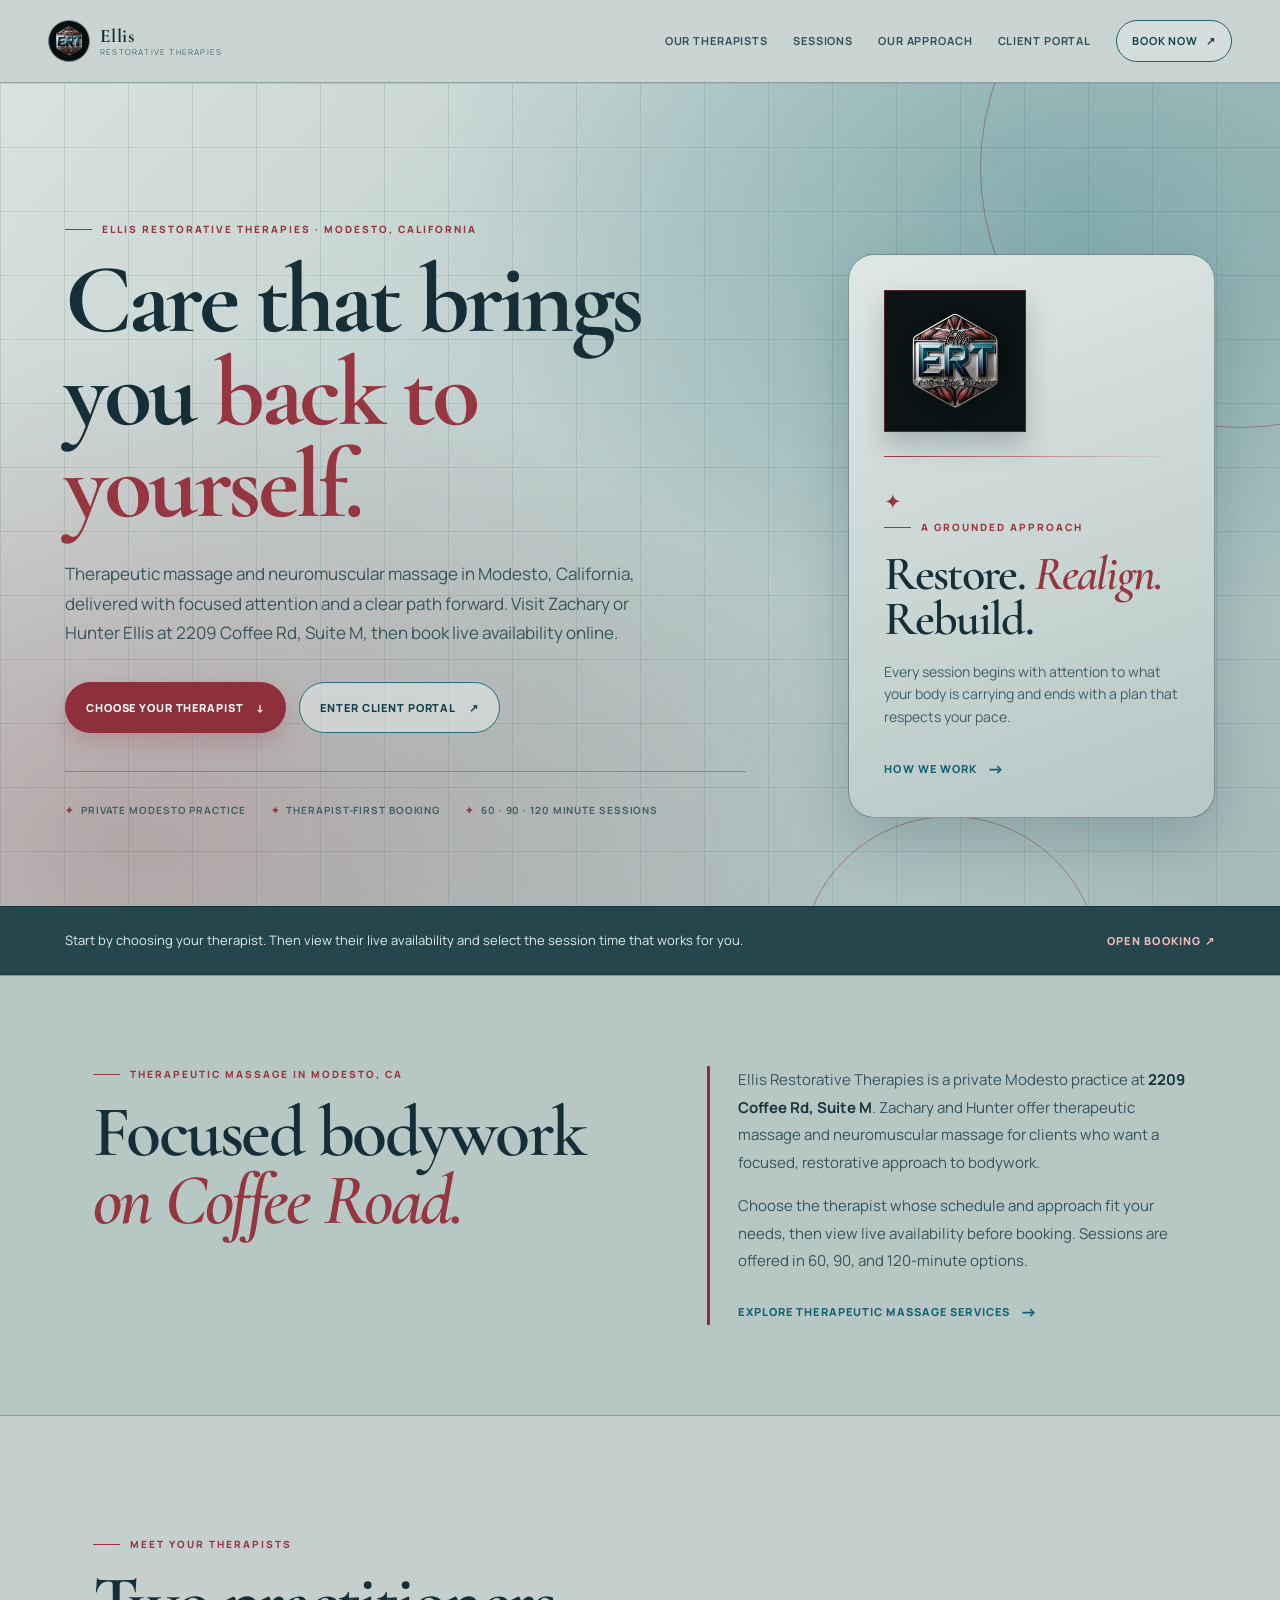
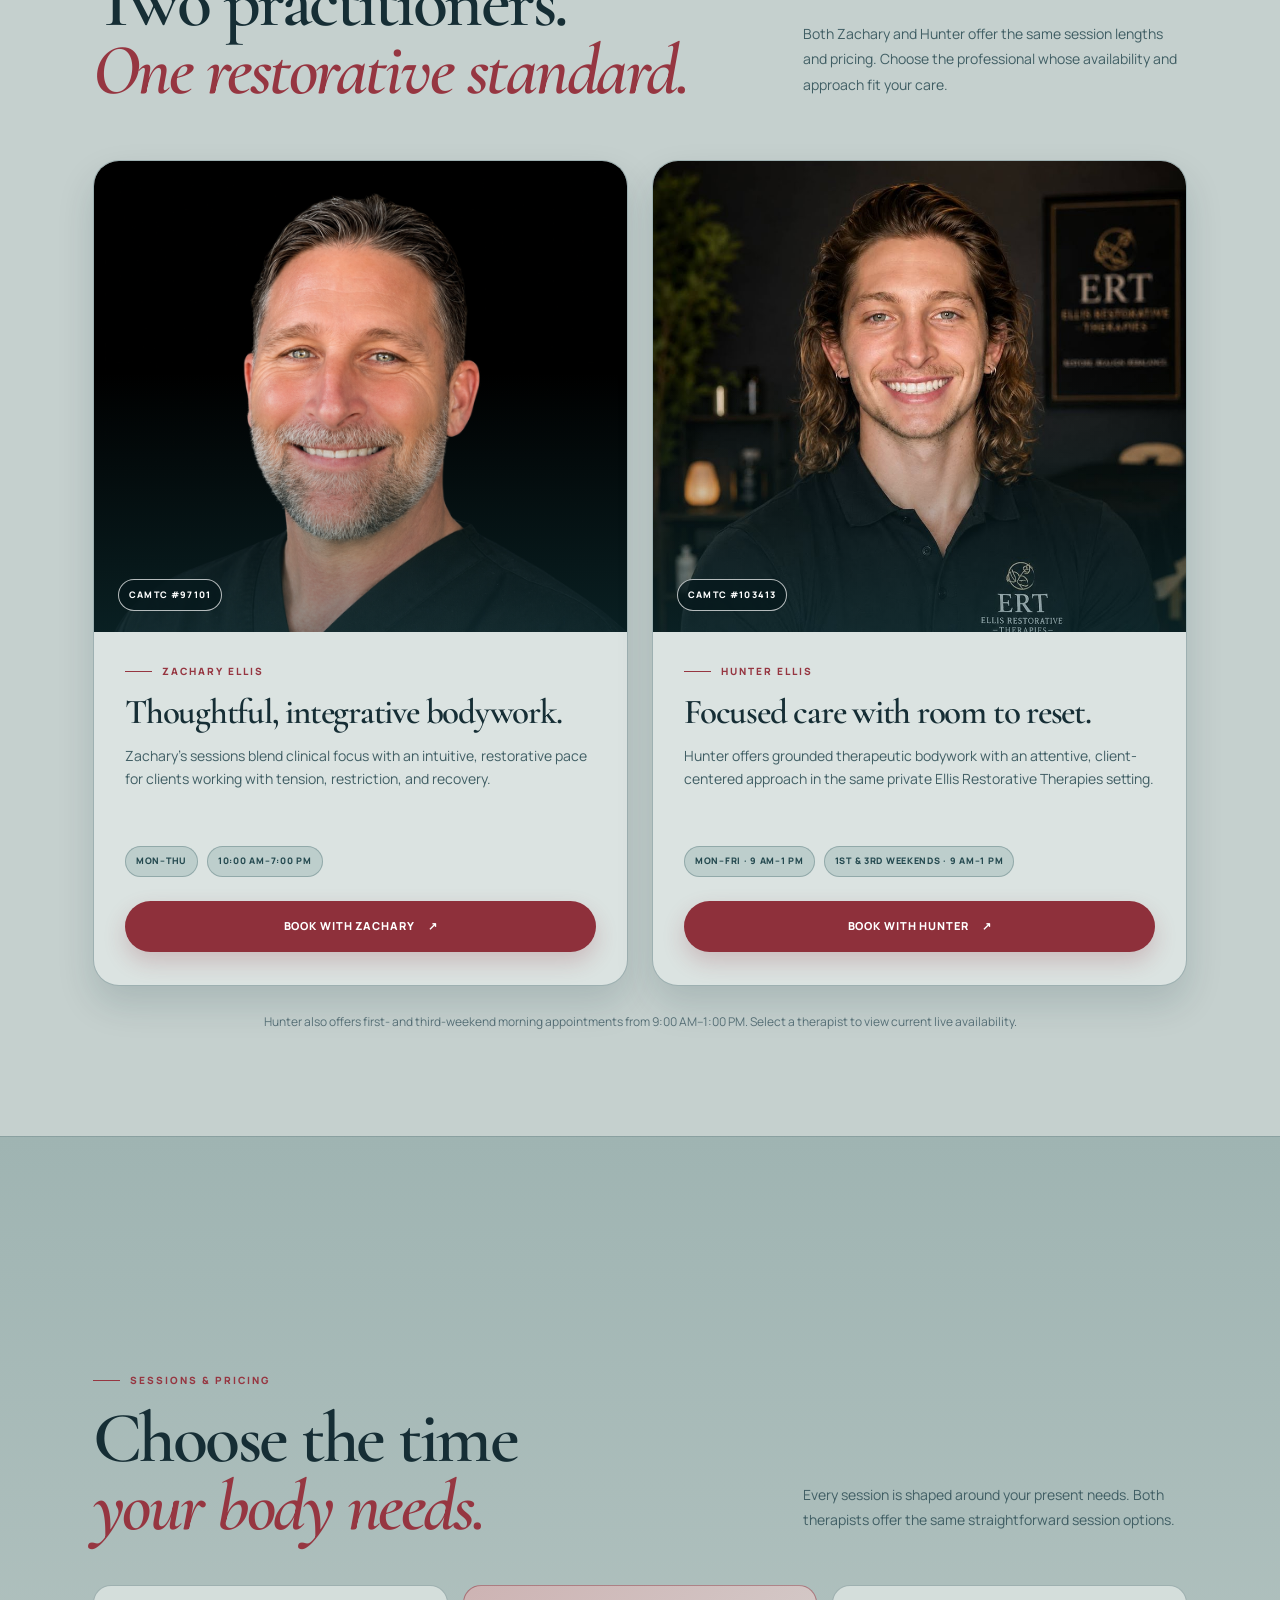
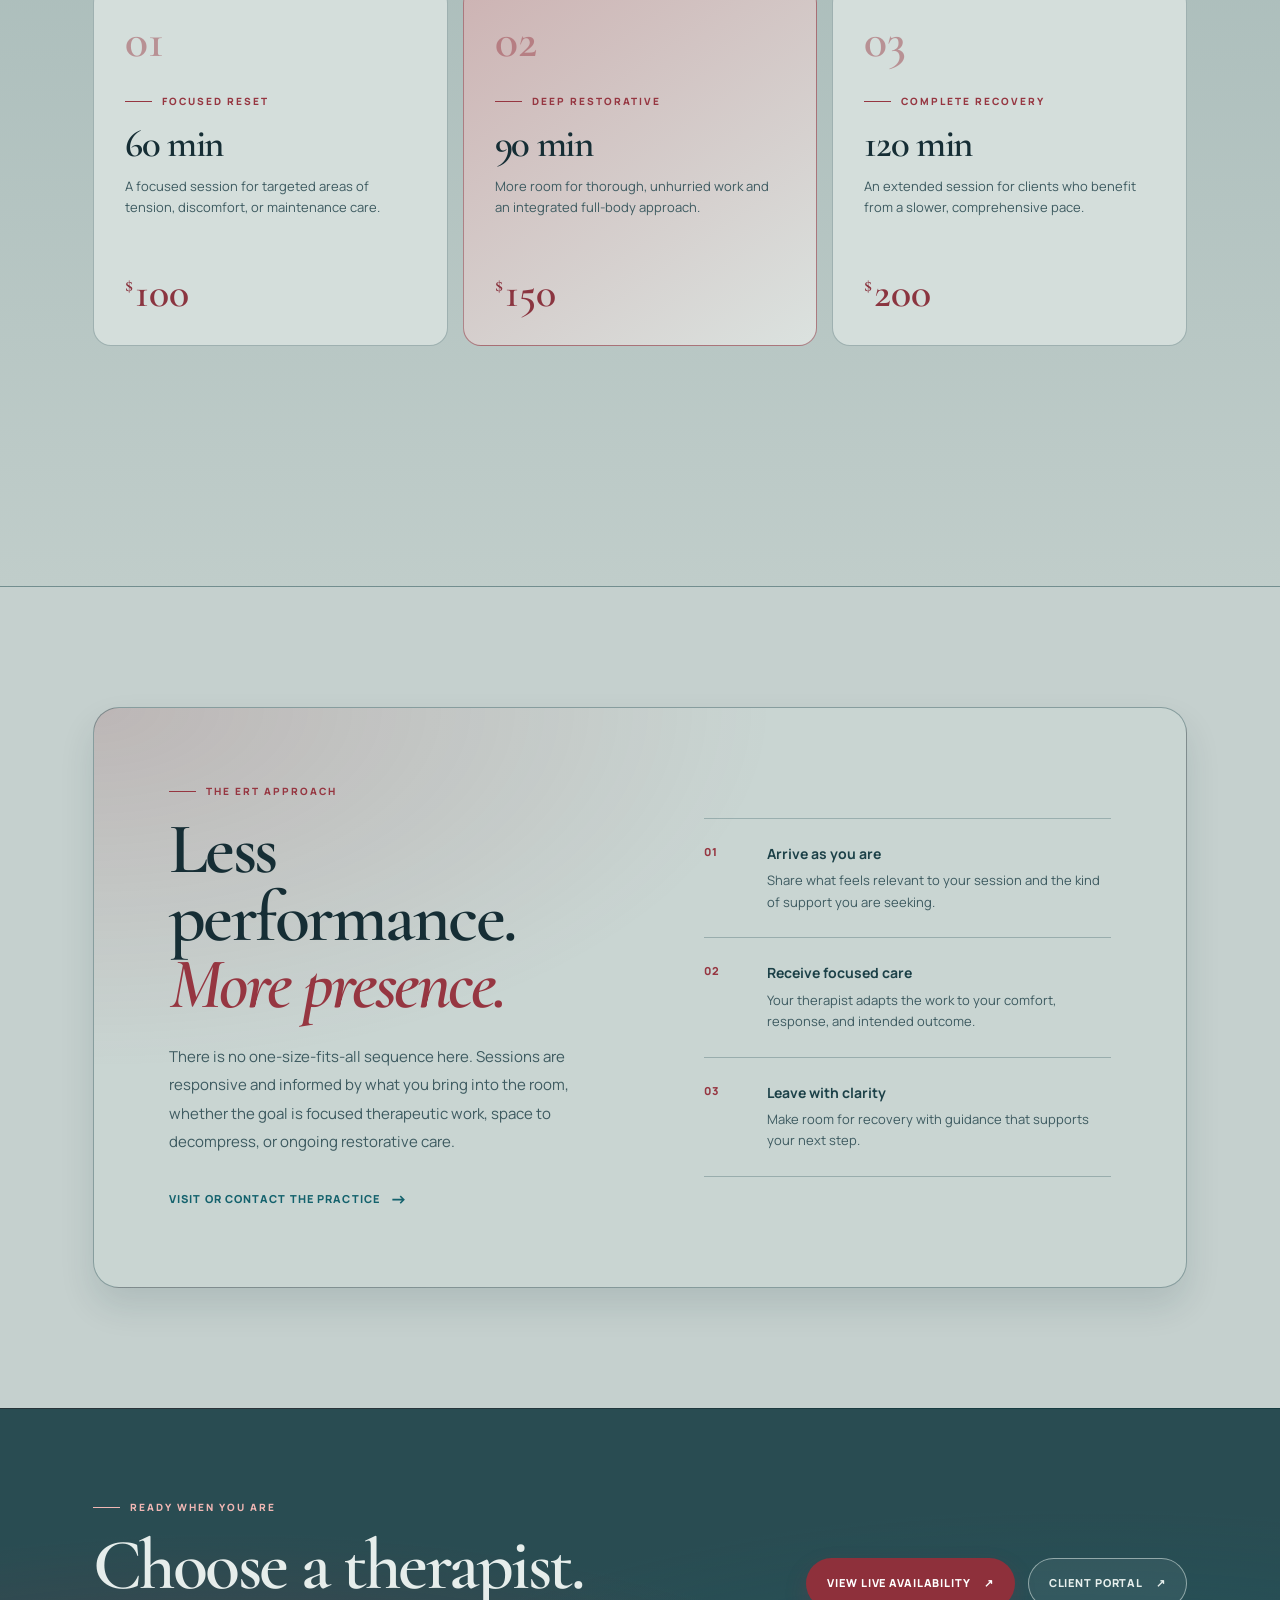
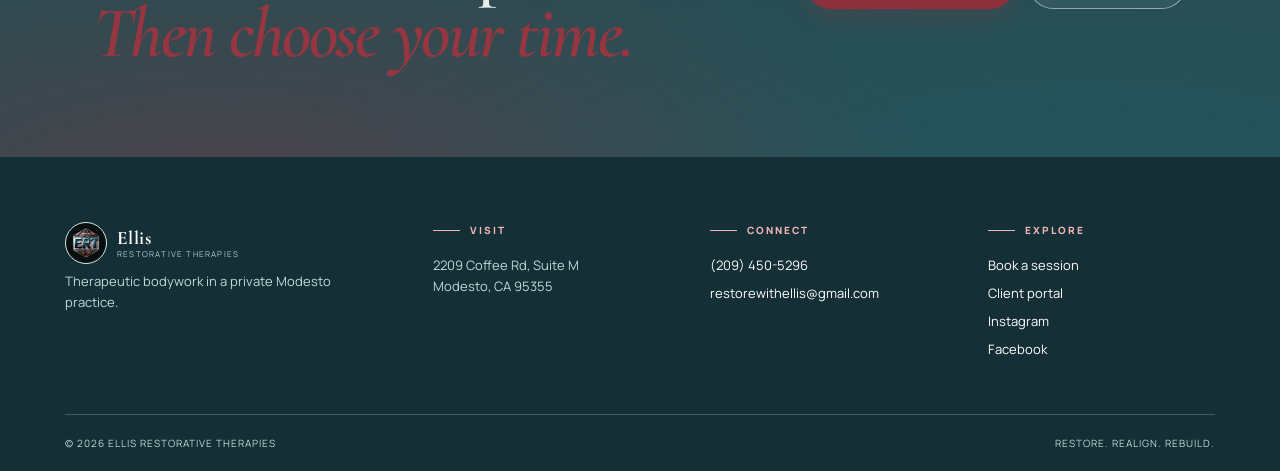
==== index.html @ 468c0aa2 "Correct Hunter booking hours to mornings" ====
<!doctype html>
<html lang="en">
<head>
  <meta charset="UTF-8" />
  <meta name="viewport" content="width=device-width, initial-scale=1.0" />
  <title>Therapeutic & Neuromuscular Massage in Modesto, CA | Ellis Restorative Therapies</title>
  <meta name="description" content="Therapeutic massage and neuromuscular massage in Modesto, CA. Meet Zachary and Hunter Ellis at 2209 Coffee Rd, Suite M, choose your therapist, and book online." />
  <meta name="robots" content="index, follow" />
  <meta name="author" content="Ellis Restorative Therapies" />
  <link rel="canonical" href="https://www.restorewithellis.com/" />
  <meta property="og:type" content="website" />
  <meta property="og:title" content="Therapeutic & Neuromuscular Massage in Modesto, CA | Ellis Restorative Therapies" />
  <meta property="og:description" content="Therapeutic and neuromuscular massage at 2209 Coffee Rd, Suite M in Modesto. Choose Zachary or Hunter Ellis and view live booking availability." />
  <meta property="og:url" content="https://www.restorewithellis.com/" />
  <meta property="og:image" content="https://www.restorewithellis.com/og-restorewithellis.jpg" />
  <meta property="og:site_name" content="Ellis Restorative Therapies" />
  <meta property="og:locale" content="en_US" />
  <meta name="twitter:card" content="summary_large_image" />
  <meta name="twitter:title" content="Therapeutic & Neuromuscular Massage in Modesto, CA | Ellis Restorative Therapies" />
  <meta name="twitter:description" content="Choose Zachary or Hunter Ellis for therapeutic and neuromuscular massage in Modesto, CA." />
  <meta name="twitter:image" content="https://www.restorewithellis.com/og-restorewithellis.jpg" />
  <meta name="geo.region" content="US-CA" />
  <meta name="geo.placename" content="Modesto" />
  <link rel="icon" href="favicon.ico" />
  <link rel="preconnect" href="https://fonts.googleapis.com" />
  <link rel="preconnect" href="https://fonts.gstatic.com" crossorigin />
  <link href="https://fonts.googleapis.com/css2?family=Cormorant+Garamond:ital,wght@0,500;0,600;0,700;1,600;1,700&family=Manrope:wght@400;500;600;700;800&display=swap" rel="stylesheet" />
  <link rel="stylesheet" href="public-redesign.css" />
  <script type="application/ld+json">
  {
    "@context": "https://schema.org",
    "@graph": [
      {
        "@type": ["HealthAndBeautyBusiness", "LocalBusiness"],
        "@id": "https://www.restorewithellis.com/#business",
        "name": "Ellis Restorative Therapies",
        "alternateName": "ERT",
        "description": "Therapeutic massage and neuromuscular massage in Modesto, California with Zachary Ellis and Hunter Ellis.",
        "url": "https://www.restorewithellis.com/",
        "logo": "https://www.restorewithellis.com/logo.png",
        "image": ["https://www.restorewithellis.com/og-restorewithellis.jpg", "https://www.restorewithellis.com/logo.png"],
        "telephone": "+12094505296",
        "email": "restorewithellis@gmail.com",
        "priceRange": "$100-$200",
        "address": {"@type": "PostalAddress", "streetAddress": "2209 Coffee Rd, Suite M", "addressLocality": "Modesto", "addressRegion": "CA", "postalCode": "95355", "addressCountry": "US"},
        "geo": {"@type": "GeoCoordinates", "latitude": 37.63910, "longitude": -120.99400},
        "areaServed": {"@type": "City", "name": "Modesto"},
        "sameAs": ["https://www.instagram.com/ellisrestorativetherapies/", "https://www.facebook.com/p/Ellis-Restorative-Therapies-61580974690488/"],
        "hasOfferCatalog": {"@type": "OfferCatalog", "name": "Therapeutic Massage and Bodywork Sessions", "itemListElement": [
          {"@type": "Offer", "itemOffered": {"@type": "Service", "name": "Therapeutic Massage in Modesto"}, "price": "100", "priceCurrency": "USD"},
          {"@type": "Offer", "itemOffered": {"@type": "Service", "name": "Neuromuscular Massage in Modesto"}, "price": "100", "priceCurrency": "USD"}
        ]}
      },
      {"@type": "WebSite", "@id": "https://www.restorewithellis.com/#website", "url": "https://www.restorewithellis.com/", "name": "Ellis Restorative Therapies", "publisher": {"@id": "https://www.restorewithellis.com/#business"}}
    ]
  }
  </script>
</head>
<body>
  <a class="skip-link" href="#main-content">Skip to content</a>
  <header class="site-header">
    <nav class="nav-shell" aria-label="Primary navigation">
      <a href="index.html" class="brand-lockup" aria-label="Ellis Restorative Therapies home">
        <span class="brand-mark brand-mark-logo"><img src="logo.png" alt="" /></span>
        <span><strong>Ellis</strong><small>Restorative Therapies</small></span>
      </a>
      <ul class="nav-links">
        <li><a href="#therapists">Our therapists</a></li>
        <li><a href="#services">Sessions</a></li>
        <li><a href="#approach">Our approach</a></li>
        <li><a href="https://client.restorewithellis.com">Client portal</a></li>
        <li><a class="nav-book" href="book.html">Book now <span>↗</span></a></li>
      </ul>
      <button class="nav-toggle" aria-label="Toggle navigation" aria-expanded="false"><span></span><span></span><span></span></button>
    </nav>
  </header>

  <main id="main-content">
    <section class="hero-section">
      <div class="hero-orbit orbit-one"></div><div class="hero-orbit orbit-two"></div>
      <div class="hero-grid">
        <div class="hero-copy rise-in">
          <p class="eyebrow">Ellis Restorative Therapies · Modesto, California</p>
          <h1>Care that brings you <em>back to yourself.</em></h1>
          <p class="hero-lede">Therapeutic massage and neuromuscular massage in Modesto, California, delivered with focused attention and a clear path forward. Visit Zachary or Hunter Ellis at 2209 Coffee Rd, Suite M, then book live availability online.</p>
          <div class="hero-actions">
            <a class="button button-gold" href="#therapists">Choose your therapist <span>↓</span></a>
            <a class="button button-quiet" href="https://client.restorewithellis.com">Enter client portal <span>↗</span></a>
          </div>
          <ul class="hero-notes" aria-label="Practice highlights">
            <li>Private Modesto practice</li><li>Therapist-first booking</li><li>60 · 90 · 120 minute sessions</li>
          </ul>
        </div>
        <aside class="hero-panel rise-in delay-one" aria-label="A focused approach to care">
          <div class="hero-crest"><img src="logo.png" alt="Official Ellis Restorative Therapies mark" /></div>
          <div class="panel-line"></div>
          <span class="panel-icon">✦</span>
          <p class="eyebrow">A grounded approach</p>
          <h2>Restore. <em>Realign.</em> Rebuild.</h2>
          <p>Every session begins with attention to what your body is carrying and ends with a plan that respects your pace.</p>
          <a href="#approach" class="text-link">How we work <span>→</span></a>
        </aside>
      </div>
    </section>

    <section class="intro-strip" aria-label="Booking introduction">
      <p>Start by choosing your therapist. Then view their live availability and select the session time that works for you.</p>
      <a href="book.html">Open booking <span>↗</span></a>
    </section>

    <section class="local-service-section" aria-labelledby="modesto-service-title">
      <div class="local-service-inner">
        <div><p class="eyebrow">Therapeutic massage in Modesto, CA</p><h2 id="modesto-service-title">Focused bodywork<br><em>on Coffee Road.</em></h2></div>
        <div class="local-service-copy">
          <p>Ellis Restorative Therapies is a private Modesto practice at <strong>2209 Coffee Rd, Suite M</strong>. Zachary and Hunter offer therapeutic massage and neuromuscular massage for clients who want a focused, restorative approach to bodywork.</p>
          <p>Choose the therapist whose schedule and approach fit your needs, then view live availability before booking. Sessions are offered in 60, 90, and 120-minute options.</p>
          <a class="text-link" href="services.html">Explore therapeutic massage services <span>→</span></a>
        </div>
      </div>
    </section>

    <section class="therapist-section section-wrap" id="therapists">
      <div class="section-heading">
        <div><p class="eyebrow">Meet your therapists</p><h2>Two practitioners.<br><em>One restorative standard.</em></h2></div>
        <p>Both Zachary and Hunter offer the same session lengths and pricing. Choose the professional whose availability and approach fit your care.</p>
      </div>
      <div class="therapist-grid">
        <article class="therapist-card rise-in">
          <div class="portrait-frame"><img src="zachary.png" alt="Zachary Ellis, CAMTC certified therapist" /><span class="portrait-tag">CAMTC #97101</span></div>
          <div class="therapist-copy">
            <p class="eyebrow">Zachary Ellis</p><h3>Thoughtful, integrative bodywork.</h3>
            <p>Zachary’s sessions blend clinical focus with an intuitive, restorative pace for clients working with tension, restriction, and recovery.</p>
            <div class="profile-meta"><span>Mon–Thu</span><span>10:00 AM–7:00 PM</span></div>
            <a class="button button-gold full" href="book.html?therapist=zachary">Book with Zachary <span>↗</span></a>
          </div>
        </article>
        <article class="therapist-card rise-in delay-one">
          <div class="portrait-frame"><img src="hunter-ellis.jpg" alt="Hunter Ellis, CAMTC certified therapist" /><span class="portrait-tag">CAMTC #103413</span></div>
          <div class="therapist-copy">
            <p class="eyebrow">Hunter Ellis</p><h3>Focused care with room to reset.</h3>
            <p>Hunter offers grounded therapeutic bodywork with an attentive, client-centered approach in the same private Ellis Restorative Therapies setting.</p>
            <div class="profile-meta"><span>Mon–Fri · 9 AM–1 PM</span><span>1st &amp; 3rd weekends · 9 AM–1 PM</span></div>
            <a class="button button-gold full" href="book.html?therapist=hunter">Book with Hunter <span>↗</span></a>
          </div>
        </article>
      </div>
      <p class="schedule-note">Hunter also offers first- and third-weekend morning appointments from 9:00 AM–1:00 PM. Select a therapist to view current live availability.</p>
    </section>

    <section class="sessions-section" id="services">
      <div class="section-wrap">
        <div class="section-heading compact"><div><p class="eyebrow">Sessions & pricing</p><h2>Choose the time<br><em>your body needs.</em></h2></div><p>Every session is shaped around your present needs. Both therapists offer the same straightforward session options.</p></div>
        <div class="session-grid">
          <article class="session-card"><span>01</span><p class="eyebrow">Focused reset</p><h3>60 min</h3><p>A focused session for targeted areas of tension, discomfort, or maintenance care.</p><strong><sup>$</sup>100</strong></article>
          <article class="session-card featured"><span>02</span><p class="eyebrow">Deep restorative</p><h3>90 min</h3><p>More room for thorough, unhurried work and an integrated full-body approach.</p><strong><sup>$</sup>150</strong></article>
          <article class="session-card"><span>03</span><p class="eyebrow">Complete recovery</p><h3>120 min</h3><p>An extended session for clients who benefit from a slower, comprehensive pace.</p><strong><sup>$</sup>200</strong></article>
        </div>
      </div>
    </section>

    <section class="approach-section section-wrap" id="approach">
      <div class="approach-panel">
        <div class="approach-copy"><p class="eyebrow">The ERT approach</p><h2>Less performance.<br><em>More presence.</em></h2><p>There is no one-size-fits-all sequence here. Sessions are responsive and informed by what you bring into the room, whether the goal is focused therapeutic work, space to decompress, or ongoing restorative care.</p><a class="text-link" href="contact.html">Visit or contact the practice <span>→</span></a></div>
        <ol class="care-steps"><li><span>01</span><div><b>Arrive as you are</b><p>Share what feels relevant to your session and the kind of support you are seeking.</p></div></li><li><span>02</span><div><b>Receive focused care</b><p>Your therapist adapts the work to your comfort, response, and intended outcome.</p></div></li><li><span>03</span><div><b>Leave with clarity</b><p>Make room for recovery with guidance that supports your next step.</p></div></li></ol>
      </div>
    </section>

    <section class="booking-band">
      <div><p class="eyebrow">Ready when you are</p><h2>Choose a therapist.<br><em>Then choose your time.</em></h2></div>
      <div class="booking-actions"><a class="button button-gold" href="book.html">View live availability <span>↗</span></a><a class="button button-quiet" href="https://client.restorewithellis.com">Client portal <span>↗</span></a></div>
    </section>
  </main>

  <footer class="site-footer">
    <div class="footer-grid">
      <div><a href="index.html" class="brand-lockup"><span class="brand-mark brand-mark-logo"><img src="logo.png" alt="" /></span><span><strong>Ellis</strong><small>Restorative Therapies</small></span></a><p>Therapeutic bodywork in a private Modesto practice.</p></div>
      <div><p class="eyebrow">Visit</p><p>2209 Coffee Rd, Suite M<br>Modesto, CA 95355</p></div>
      <div><p class="eyebrow">Connect</p><a href="tel:2094505296">(209) 450-5296</a><a href="mailto:restorewithellis@gmail.com">restorewithellis@gmail.com</a></div>
      <div><p class="eyebrow">Explore</p><a href="book.html">Book a session</a><a href="https://client.restorewithellis.com">Client portal</a><a href="https://www.instagram.com/ellisrestorativetherapies/" rel="me">Instagram</a><a href="https://www.facebook.com/p/Ellis-Restorative-Therapies-61580974690488/" rel="me">Facebook</a></div>
    </div>
    <div class="footer-bottom"><span>© 2026 Ellis Restorative Therapies</span><span>Restore. Realign. Rebuild.</span></div>
  </footer>
  <script src="nav.js"></script>
</body>
</html>
---- public-redesign.css ----
:root { --ink:#081011; --ink-soft:#0d1818; --surface:#122021; --surface-2:#172829; --line:rgba(212,192,151,.2); --line-strong:rgba(212,192,151,.45); --gold:#caa66a; --gold-soft:#e8d2a5; --ivory:#f5f1e8; --muted:#aeb9b2; --teal:#609f9a; --radius:26px; --ease:cubic-bezier(.23,1,.32,1); }
* { box-sizing:border-box; }
html { scroll-behavior:smooth; }
body { margin:0; color:var(--ivory); background:var(--ink); font-family:Manrope,Arial,sans-serif; font-size:16px; line-height:1.6; }
a { color:inherit; text-decoration:none; }
.skip-link { position:fixed; top:8px; left:8px; transform:translateY(-150%); z-index:100; background:var(--gold); color:var(--ink); padding:10px 16px; border-radius:8px; font-weight:800; } .skip-link:focus { transform:translateY(0); }
.site-header { position:sticky; top:0; z-index:30; background:rgba(8,16,17,.88); border-bottom:1px solid rgba(212,192,151,.12); backdrop-filter:blur(18px); }
.nav-shell { max-width:1240px; min-height:82px; display:flex; align-items:center; justify-content:space-between; margin:auto; padding:0 28px; gap:30px; }
.brand-lockup { display:inline-flex; align-items:center; gap:10px; line-height:1; min-width:max-content; }.brand-mark { display:grid; place-items:center; width:42px; height:42px; border:1px solid var(--gold); border-radius:50%; color:var(--gold-soft); font:700 13px/1 Manrope,sans-serif; letter-spacing:-.09em; }.brand-lockup strong { display:block; font:700 19px/1 'Cormorant Garamond',serif; letter-spacing:.04em; }.brand-lockup small { display:block; margin-top:3px; color:var(--muted); font-size:8px; letter-spacing:.15em; text-transform:uppercase; }
.nav-links { display:flex; gap:25px; align-items:center; list-style:none; padding:0; margin:0; font-size:11px; font-weight:700; letter-spacing:.08em; text-transform:uppercase; color:var(--muted); }.nav-links a { transition:color .18s var(--ease); }.nav-links a:hover,.nav-links a:focus-visible { color:var(--gold-soft); }.nav-book { display:inline-flex; gap:8px; padding:11px 15px; border:1px solid rgba(202,166,106,.55); border-radius:999px; color:var(--gold-soft)!important; }.nav-toggle { display:none; background:transparent; border:0; padding:9px; }.nav-toggle span { display:block; width:23px; height:1px; margin:5px; background:var(--gold-soft); }
.hero-section { position:relative; overflow:hidden; padding:138px 28px 88px; background:radial-gradient(ellipse at 83% 20%,rgba(88,136,129,.22),transparent 42%),radial-gradient(ellipse at 8% 100%,rgba(157,97,65,.13),transparent 45%),var(--ink); }.hero-section::before { content:""; position:absolute; inset:0; pointer-events:none; opacity:.35; background-image:linear-gradient(rgba(255,255,255,.025) 1px,transparent 1px),linear-gradient(90deg,rgba(255,255,255,.025) 1px,transparent 1px); background-size:64px 64px; }.hero-grid { position:relative; z-index:1; display:grid; grid-template-columns:minmax(0,1.3fr) minmax(310px,.7fr); gap:clamp(40px,8vw,130px); align-items:end; max-width:1150px; margin:auto; }.hero-copy { max-width:710px; }.eyebrow { margin:0 0 17px; color:var(--gold); font-size:10px; font-weight:800; letter-spacing:.2em; text-transform:uppercase; }.eyebrow::before { content:""; display:inline-block; width:27px; height:1px; margin:0 10px 3px 0; background:currentColor; }h1,h2,h3,p { margin-top:0; }h1,h2,h3 { font-family:'Cormorant Garamond',Georgia,serif; font-weight:600; letter-spacing:-.035em; line-height:.94; } h1 { margin-bottom:27px; max-width:700px; font-size:clamp(58px,7.7vw,100px); } h2 { font-size:clamp(42px,5.7vw,72px); } h3 { font-size:35px; } em { color:var(--gold); font-style:italic; }.hero-lede { max-width:610px; color:#ced4cd; font-size:17px; line-height:1.75; }.hero-actions,.booking-actions { display:flex; flex-wrap:wrap; gap:13px; margin-top:34px; }.button { display:inline-flex; align-items:center; justify-content:center; gap:13px; min-height:51px; padding:13px 20px; border:1px solid transparent; border-radius:999px; font-size:11px; font-weight:800; letter-spacing:.08em; text-transform:uppercase; transition:transform .18s var(--ease),background .18s var(--ease),border-color .18s var(--ease); }.button:hover { transform:translateY(-2px); }.button:active { transform:scale(.97); }.button-gold { background:var(--gold); color:#101414; }.button-gold:hover { background:var(--gold-soft); }.button-quiet { border-color:var(--line-strong); color:var(--ivory); background:rgba(255,255,255,.025); }.button-quiet:hover { border-color:var(--gold); background:rgba(202,166,106,.1); }.full { width:100%; }.hero-notes { display:flex; flex-wrap:wrap; gap:15px 25px; padding:30px 0 0; margin:38px 0 0; list-style:none; border-top:1px solid var(--line); color:var(--muted); font-size:10px; font-weight:700; letter-spacing:.09em; text-transform:uppercase; }.hero-notes li::before { content:"✦"; color:var(--gold); margin-right:7px; }.hero-panel { padding:35px; border:1px solid var(--line); border-radius:var(--radius); background:linear-gradient(160deg,rgba(28,49,48,.9),rgba(14,26,27,.98)); box-shadow:0 30px 70px rgba(0,0,0,.25); }.panel-line { width:100%; height:1px; background:linear-gradient(90deg,var(--gold),transparent); margin-bottom:28px; }.panel-icon { color:var(--gold); font-size:21px; }.hero-panel h2 { margin:12px 0 19px; font-size:48px; }.hero-panel p:not(.eyebrow) { color:var(--muted); font-size:14px; }.text-link { display:inline-flex; gap:10px; align-items:center; margin-top:13px; color:var(--gold-soft); font-size:11px; font-weight:800; letter-spacing:.1em; text-transform:uppercase; }.text-link span { font-size:17px; transition:transform .18s var(--ease); }.text-link:hover span { transform:translateX(5px); }.orbit-one,.orbit-two { position:absolute; border:1px solid rgba(202,166,106,.14); border-radius:50%; pointer-events:none; }.orbit-one { width:520px;height:520px;right:-220px;top:-175px; }.orbit-two { width:300px;height:300px;right:180px;bottom:-210px; }
.intro-strip { display:flex; justify-content:space-between; align-items:center; gap:35px; padding:23px max(28px,calc((100vw - 1150px)/2)); color:#c8d1c9; background:#0b1515; border-top:1px solid var(--line); border-bottom:1px solid var(--line); font-size:13px; }.intro-strip p { margin:0; }.intro-strip a { color:var(--gold-soft); white-space:nowrap; font-size:11px; font-weight:800; letter-spacing:.11em; text-transform:uppercase; }
.section-wrap { max-width:1150px; padding:120px 28px; margin:auto; }.therapist-section { padding-bottom:105px; }.section-heading { display:grid; grid-template-columns:1fr minmax(250px,.6fr); gap:70px; align-items:end; margin-bottom:55px; }.section-heading h2 { margin:0; }.section-heading>p { margin:0 0 8px; color:var(--muted); font-size:14px; line-height:1.8; }.therapist-grid { display:grid; grid-template-columns:repeat(2,minmax(0,1fr)); gap:24px; }.therapist-card { overflow:hidden; border:1px solid var(--line); border-radius:var(--radius); background:linear-gradient(145deg,#152323,#0f1a1b); box-shadow:0 20px 45px rgba(0,0,0,.13); }.portrait-frame { position:relative; aspect-ratio:1.13/1; overflow:hidden; background:#141e1f; }.portrait-frame::after { content:""; position:absolute; inset:45% 0 0; background:linear-gradient(transparent,rgba(7,13,13,.72)); pointer-events:none; }.portrait-frame img { width:100%;height:100%;object-fit:cover;object-position:center 23%; display:block; transition:transform .5s var(--ease); }.therapist-card:hover .portrait-frame img { transform:scale(1.035); }.portrait-tag { position:absolute; z-index:1; left:24px; bottom:21px; padding:8px 10px; border:1px solid rgba(232,210,165,.48); border-radius:999px; background:rgba(9,17,17,.64); color:var(--gold-soft); font-size:9px; font-weight:800; letter-spacing:.13em; }.therapist-copy { padding:31px 31px 33px; }.therapist-copy h3 { margin:0 0 16px; }.therapist-copy>p:not(.eyebrow) { min-height:77px; color:var(--muted); font-size:14px; }.profile-meta { display:flex; flex-wrap:wrap; gap:9px; margin:24px 0; }.profile-meta span { padding:7px 10px; background:rgba(202,166,106,.08); border:1px solid rgba(202,166,106,.15); border-radius:999px; color:#d8ded7; font-size:9px; font-weight:800; letter-spacing:.08em; text-transform:uppercase; }.schedule-note { margin:26px 0 0; text-align:center; color:#89958d; font-size:12px; }
.sessions-section { padding:115px 0 120px; background:linear-gradient(180deg,#0e1919,#0b1415); border-top:1px solid var(--line); border-bottom:1px solid var(--line); }.section-heading.compact { margin-bottom:45px; }.session-grid { display:grid; grid-template-columns:repeat(3,1fr); gap:15px; }.session-card { min-height:330px; padding:31px; border:1px solid rgba(202,166,106,.17); border-radius:18px; background:rgba(255,255,255,.018); transition:transform .2s var(--ease),border-color .2s var(--ease); }.session-card:hover { transform:translateY(-5px); border-color:var(--line-strong); }.session-card.featured { background:linear-gradient(145deg,rgba(78,99,84,.28),rgba(255,255,255,.02)); border-color:rgba(202,166,106,.38); }.session-card>span { color:rgba(202,166,106,.4); font:600 48px/1 'Cormorant Garamond',serif; }.session-card .eyebrow { margin-top:28px; }.session-card h3 { margin:0 0 13px; font-size:39px; }.session-card p:not(.eyebrow) { min-height:65px; color:var(--muted); font-size:13px; }.session-card strong { display:block; margin-top:31px; color:var(--gold-soft); font:600 42px/1 'Cormorant Garamond',serif; }.session-card sup { margin-right:2px; font-size:19px; }
.approach-section { padding-top:120px; padding-bottom:120px; }.approach-panel { display:grid; grid-template-columns:minmax(0,.95fr) minmax(0,.85fr); gap:80px; padding:clamp(32px,6vw,75px); border:1px solid var(--line); border-radius:var(--radius); background:radial-gradient(ellipse at 0 0,rgba(95,141,133,.15),transparent 43%),#111f20; }.approach-copy h2 { margin:0 0 24px; }.approach-copy>p:not(.eyebrow) { max-width:520px; color:#c6cdc6; font-size:15px; line-height:1.9; }.care-steps { display:grid; align-content:center; gap:0; padding:0; margin:0; list-style:none; }.care-steps li { display:grid; grid-template-columns:44px 1fr; gap:19px; padding:24px 0; border-bottom:1px solid var(--line); }.care-steps li:first-child { border-top:1px solid var(--line); }.care-steps span { color:var(--gold); font-size:11px; font-weight:800; letter-spacing:.1em; }.care-steps b { display:block; margin-bottom:5px; color:var(--ivory); font-size:14px; }.care-steps p { margin:0; color:var(--muted); font-size:13px; line-height:1.65; }
.booking-band { display:flex; justify-content:space-between; gap:30px; align-items:center; padding:90px max(28px,calc((100vw - 1094px)/2)); background:radial-gradient(ellipse at 50% 130%,rgba(202,166,106,.17),transparent 50%),#0b1515; border-top:1px solid var(--line); }.booking-band h2 { margin:0; }.booking-actions { margin-top:0; justify-content:flex-end; }
.site-footer { padding:65px 28px 20px; background:#060b0c; }.footer-grid { display:grid; grid-template-columns:1.4fr repeat(3,1fr); gap:50px; max-width:1150px; margin:auto; }.footer-grid>div>p:not(.eyebrow) { color:var(--muted); font-size:13px; }.footer-grid a:not(.brand-lockup) { display:block; width:max-content; max-width:100%; margin:7px 0; color:#ced5ce; font-size:13px; }.footer-grid a:not(.brand-lockup):hover { color:var(--gold-soft); }.footer-bottom { display:flex; justify-content:space-between; gap:20px; max-width:1150px; margin:47px auto 0; padding-top:20px; border-top:1px solid rgba(202,166,106,.15); color:#718079; font-size:10px; letter-spacing:.1em; text-transform:uppercase; }
.rise-in { animation:rise .55s var(--ease) both; }.delay-one { animation-delay:.09s; }@keyframes rise { from { opacity:0; transform:translateY(15px); } to { opacity:1; transform:translateY(0); } }@media (prefers-reduced-motion:reduce) { *,*::before,*::after { scroll-behavior:auto!important; animation-duration:.01ms!important; transition-duration:.01ms!important; } }
@media (max-width:860px) { .nav-toggle { display:block; }.nav-links { position:absolute; top:82px; right:18px; left:18px; display:none; align-items:stretch; padding:18px; border:1px solid var(--line); border-radius:18px; background:#0d191a; box-shadow:0 20px 45px rgba(0,0,0,.35); }.nav-links.open { display:flex; flex-direction:column; }.nav-links li,.nav-links a { width:100%; }.nav-book { justify-content:center; }.hero-section { padding-top:96px; }.hero-grid,.section-heading,.approach-panel { grid-template-columns:1fr; }.hero-grid { gap:45px; }.hero-panel { max-width:580px; }.section-heading { gap:19px; }.section-heading h2 { font-size:53px; }.therapist-grid,.session-grid { grid-template-columns:1fr; }.therapist-copy>p:not(.eyebrow) { min-height:0; }.intro-strip,.booking-band,.footer-bottom { flex-direction:column; align-items:flex-start; }.booking-actions { justify-content:flex-start; }.footer-grid { grid-template-columns:1fr 1fr; gap:35px; } }
@media (max-width:540px) { .nav-shell { padding:0 18px; }.brand-lockup strong { font-size:17px; }.hero-section,.section-wrap { padding-left:20px; padding-right:20px; }.hero-section { padding-bottom:66px; } h1 { font-size:58px; }.hero-panel { padding:26px; }.intro-strip { padding:21px 20px; }.therapist-copy { padding:24px; }.portrait-frame { aspect-ratio:1/1; }.session-card { min-height:0; }.approach-panel { padding:27px 23px; gap:36px; }.booking-band { padding:63px 20px; }.footer-grid { grid-template-columns:1fr; gap:28px; }.site-footer { padding-left:20px; padding-right:20px; } }

/* Lighter palette derived from the actual ERT mark: polished teal, steel/silver, and muted copper. */
:root { --ink:#f4f6f4; --ink-soft:#ffffff; --surface:#ffffff; --surface-2:#e2eeeb; --line:rgba(31,105,113,.20); --line-strong:rgba(31,105,113,.48); --gold:#9b3d48; --gold-soft:#7b2f39; --ivory:#18343c; --muted:#5c7378; --teal:#267d86; }
body { color:var(--ivory); background:var(--ink); }
.site-header { background:rgba(247,250,248,.92); border-bottom-color:rgba(31,105,113,.16); }.brand-mark { border-color:var(--teal); color:var(--teal); }.nav-links { color:#456269; }.nav-links a:hover,.nav-links a:focus-visible { color:#0f5964; }.nav-book { border-color:rgba(38,125,134,.6); color:#155c66!important; background:rgba(38,125,134,.06); }.nav-toggle span { background:#1b6972; }
.hero-section { background:radial-gradient(ellipse at 84% 18%,rgba(78,157,163,.30),transparent 42%),radial-gradient(ellipse at 12% 92%,rgba(155,61,72,.22),transparent 45%),linear-gradient(140deg,#fafbfa,#e5efec 55%,#edf3f0); }.hero-section::before { opacity:.48; background-image:linear-gradient(rgba(28,106,113,.08) 1px,transparent 1px),linear-gradient(90deg,rgba(28,106,113,.08) 1px,transparent 1px); }.hero-lede { color:#435e64; }.hero-panel { border-color:rgba(155,61,72,.28); background:linear-gradient(160deg,rgba(255,255,255,.94),rgba(231,241,238,.95)); box-shadow:0 25px 60px rgba(38,92,98,.16); }.hero-panel p:not(.eyebrow) { color:#536e73; }.hero-notes { border-top-color:rgba(31,105,113,.24); color:#526a70; }.button-gold { background:#933642; color:#fff; box-shadow:0 10px 22px rgba(145,51,64,.22); }.button-gold:hover { background:#762a34; }.button-quiet { border-color:rgba(38,125,134,.45); color:#1a4d55; background:rgba(255,255,255,.48); }.button-quiet:hover { border-color:#1b717b; background:rgba(38,125,134,.12); }.text-link { color:#14626d; }.orbit-one,.orbit-two { border-color:rgba(155,61,72,.28); }
.intro-strip { color:#36575d; background:#dbece9; border-color:rgba(31,105,113,.19); }.intro-strip a { color:#125e68; }.section-heading>p { color:#526c72; }.therapist-card { border-color:rgba(31,105,113,.19); background:#fff; box-shadow:0 18px 42px rgba(29,75,79,.12); }.portrait-frame { background:#d9e5e4; }.portrait-frame::after { background:linear-gradient(transparent,rgba(21,70,76,.45)); }.portrait-tag { border-color:rgba(255,255,255,.7); background:rgba(14,61,68,.72); color:#fff; }.therapist-copy>p:not(.eyebrow) { color:#526b70; }.profile-meta span { background:#e7f2ef; border-color:rgba(31,105,113,.18); color:#31575e; }.schedule-note { color:#587178; }
.sessions-section { background:linear-gradient(180deg,#e1efec,#f7f4f3); border-color:rgba(31,105,113,.19); }.session-card { border-color:rgba(31,105,113,.18); background:rgba(255,255,255,.79); }.session-card.featured { background:linear-gradient(145deg,rgba(224,181,181,.60),#fff); border-color:rgba(155,61,72,.38); }.session-card>span { color:rgba(155,61,72,.48); }.session-card p:not(.eyebrow) { color:#526b70; }.session-card strong { color:#8b3540; }
.approach-panel { border-color:rgba(31,105,113,.21); background:radial-gradient(ellipse at 0 0,rgba(112,181,178,.28),transparent 43%),#fff; box-shadow:0 18px 42px rgba(29,75,79,.08); }.approach-copy>p:not(.eyebrow) { color:#436066; }.care-steps li { border-color:rgba(31,105,113,.19); }.care-steps b { color:#1c4148; }.care-steps p { color:#597178; }
.booking-band { background:radial-gradient(ellipse at 20% 120%,rgba(155,61,72,.20),transparent 50%),radial-gradient(ellipse at 80% 120%,rgba(38,125,134,.21),transparent 52%),#e3efec; border-color:rgba(31,105,113,.2); }.site-footer { background:#235e67; }.site-footer .brand-mark { border-color:#d2e7e4; color:#fff; }.site-footer .brand-lockup strong,.site-footer .footer-grid a:not(.brand-lockup) { color:#fff; }.site-footer .brand-lockup small,.site-footer .footer-grid>div>p:not(.eyebrow),.footer-bottom { color:#c1d9d7; }.site-footer .eyebrow { color:#efb6b6; }.footer-bottom { border-top-color:rgba(255,255,255,.21); }
@media (max-width:860px) { .nav-links { background:#f6faf8; box-shadow:0 20px 45px rgba(30,80,85,.18); } }

/* Structured, logo-forward ERT treatment: steel/charcoal structure with teal and muscle-red. */
:root { --ink:#cad5d3; --ink-soft:#e2e9e7; --surface:#dbe3e1; --surface-2:#b7c7c4; --line:rgba(21,67,74,.26); --line-strong:rgba(21,67,74,.56); --gold:#963641; --gold-soft:#782e36; --ivory:#162e35; --muted:#466168; --teal:#16717c; }
body { background:#c5d0ce; }.site-header { background:rgba(202,213,211,.96); border-bottom-color:rgba(19,56,64,.34); }.brand-mark-logo { overflow:hidden; padding:0; border-color:#71878b; background:#091012; }.brand-mark-logo img { display:block; width:100%; height:100%; object-fit:cover; }.brand-lockup strong { color:#152e35; }.brand-lockup small { color:#49666c; }.nav-links { color:#324f55; }.nav-book { border-color:#255f68; color:#113f48!important; background:rgba(255,255,255,.22); }
.hero-section { background:radial-gradient(ellipse at 84% 16%,rgba(17,105,116,.30),transparent 42%),radial-gradient(ellipse at 10% 92%,rgba(143,39,51,.25),transparent 46%),linear-gradient(132deg,#d9e2e0 0%,#b7cac8 53%,#a5bbba 100%); }.hero-section::before { opacity:.66; background-image:linear-gradient(rgba(21,61,68,.16) 1px,transparent 1px),linear-gradient(90deg,rgba(21,61,68,.16) 1px,transparent 1px); }.hero-copy h1 { font-weight:700; }.hero-copy h1 em { font-style:normal; font-weight:700; }.hero-lede { color:#38545a; }.hero-panel { border:1px solid rgba(19,58,65,.45); background:linear-gradient(160deg,#dfe7e5,#b6c7c5); box-shadow:0 24px 55px rgba(16,50,57,.20); }.hero-crest { display:grid; place-items:center; width:142px; height:142px; padding:5px; margin:0 0 24px; border:1px solid rgba(147,54,65,.55); background:#0b1315; box-shadow:0 14px 24px rgba(13,38,43,.22); }.hero-crest img { display:block; width:100%; height:100%; object-fit:cover; }.hero-panel p:not(.eyebrow) { color:#405f65; }.hero-notes { color:#405d63; border-top-color:rgba(19,58,65,.35); }.button-gold { background:#8e303b; }.button-gold:hover { background:#6d222c; }.button-quiet { border-color:#286c75; color:#113f48; background:rgba(226,233,231,.58); }.button-quiet:hover { background:rgba(25,105,116,.14); }.orbit-one,.orbit-two { border-color:rgba(121,39,51,.42); }
.intro-strip { color:#e2ece9; background:#24464c; border-color:rgba(6,27,31,.45); }.intro-strip a { color:#f1bbb8; }.therapist-section { background:#c5d0ce; }.section-heading>p,.therapist-copy>p:not(.eyebrow) { color:#405e64; }.therapist-card { border-color:rgba(20,62,69,.31); background:#dbe3e1; box-shadow:0 18px 36px rgba(16,50,56,.15); }.profile-meta span { background:#bdcecc; border-color:rgba(20,62,69,.26); color:#24494f; }.portrait-tag { background:rgba(7,25,29,.82); }.sessions-section { background:linear-gradient(180deg,#9fb4b2,#c0cdca); border-color:rgba(19,58,65,.31); }.session-card { border-color:rgba(19,58,65,.28); background:#d4dedb; }.session-card.featured { background:linear-gradient(145deg,#cdb3b3,#dbe2df); border-color:rgba(132,43,54,.50); }.session-card p:not(.eyebrow),.approach-copy>p:not(.eyebrow),.care-steps p { color:#3d5a60; }.approach-panel { border-color:rgba(19,58,65,.36); background:radial-gradient(ellipse at 0 0,rgba(132,43,54,.18),transparent 44%),#c9d5d2; box-shadow:0 18px 35px rgba(16,50,56,.12); }.care-steps li { border-color:rgba(19,58,65,.26); }.booking-band { background:radial-gradient(ellipse at 18% 110%,rgba(151,47,61,.32),transparent 48%),radial-gradient(ellipse at 85% 120%,rgba(18,108,119,.31),transparent 54%),#294c52; border-color:rgba(7,29,33,.45); }.booking-band,.booking-band h2 { color:#e6edeb; }.booking-band .eyebrow { color:#f1b7b4; }.booking-band .button-quiet { color:#e7f0ee; border-color:rgba(223,235,232,.55); background:rgba(255,255,255,.06); }.site-footer { background:#142f35; }.site-footer .brand-lockup strong { color:#fff; }.site-footer .brand-lockup small { color:#b9cbca; }
.local-service-section { padding:90px 28px; background:#b7c7c4; border-top:1px solid rgba(19,58,65,.30); border-bottom:1px solid rgba(19,58,65,.30); }.local-service-inner { display:grid; grid-template-columns:minmax(0,.9fr) minmax(300px,.8fr); gap:75px; align-items:start; max-width:1094px; margin:auto; }.local-service-inner h2 { margin:0; max-width:520px; }.local-service-copy { padding-left:28px; border-left:3px solid #8e303b; }.local-service-copy p { color:#36545a; font-size:15px; line-height:1.85; }.local-service-copy strong { color:#18353c; }.local-service-copy .text-link { margin-top:8px; }
@media (max-width:860px) { .local-service-inner { grid-template-columns:1fr; gap:28px; }.local-service-copy { padding-left:20px; } }
@media (max-width:540px) { .local-service-section { padding:64px 20px; } }
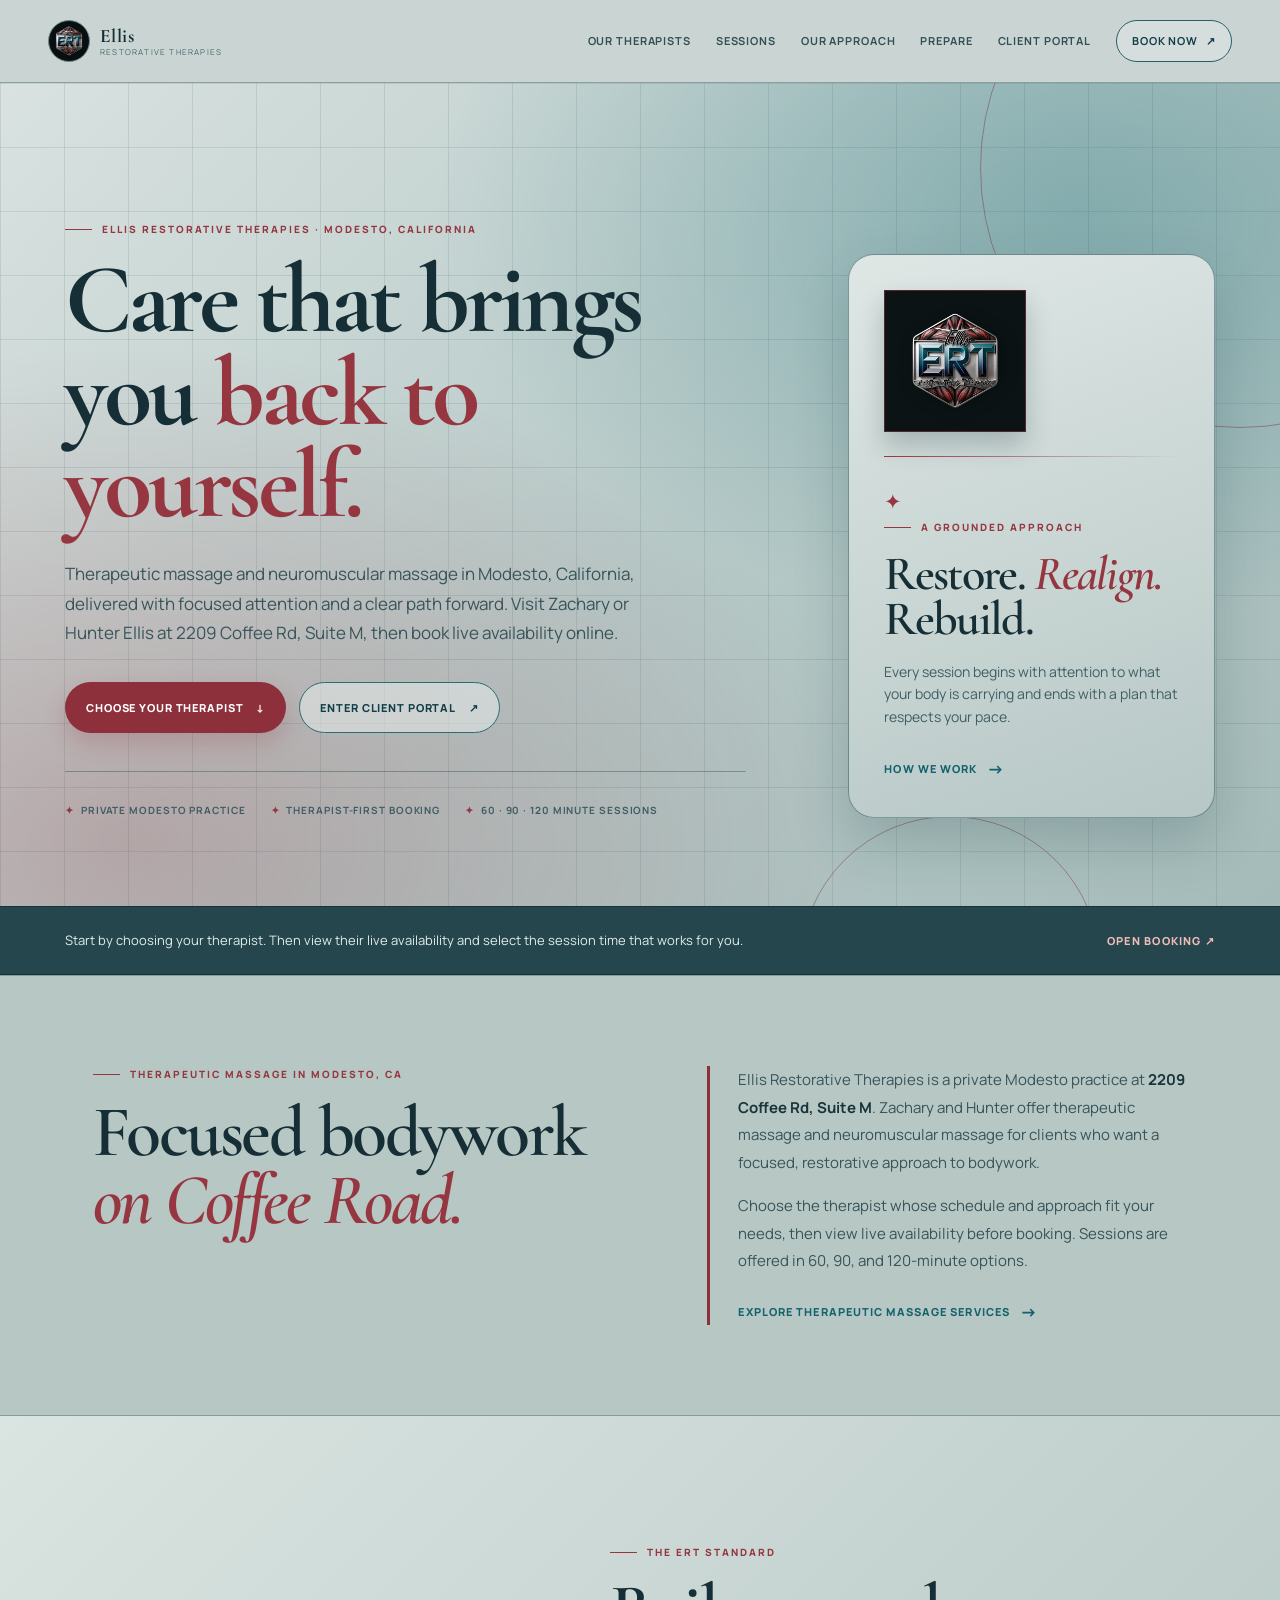
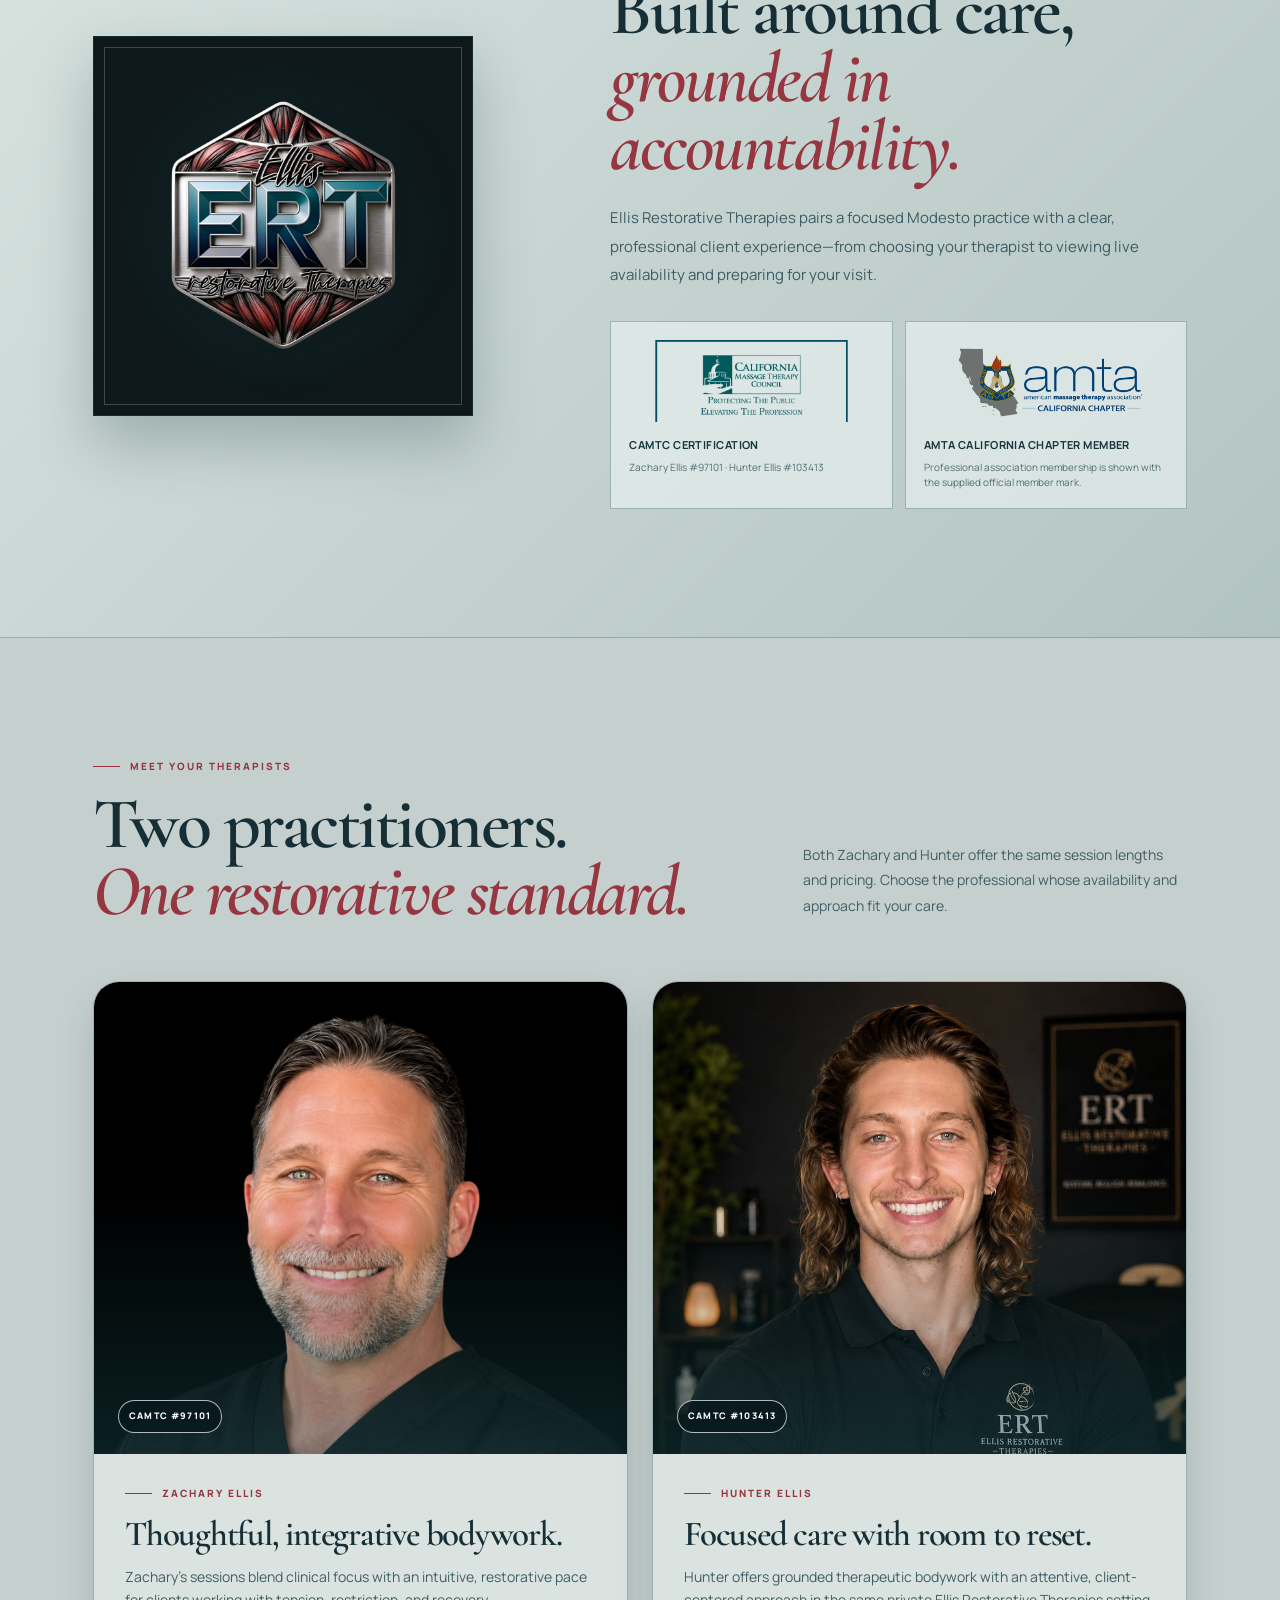
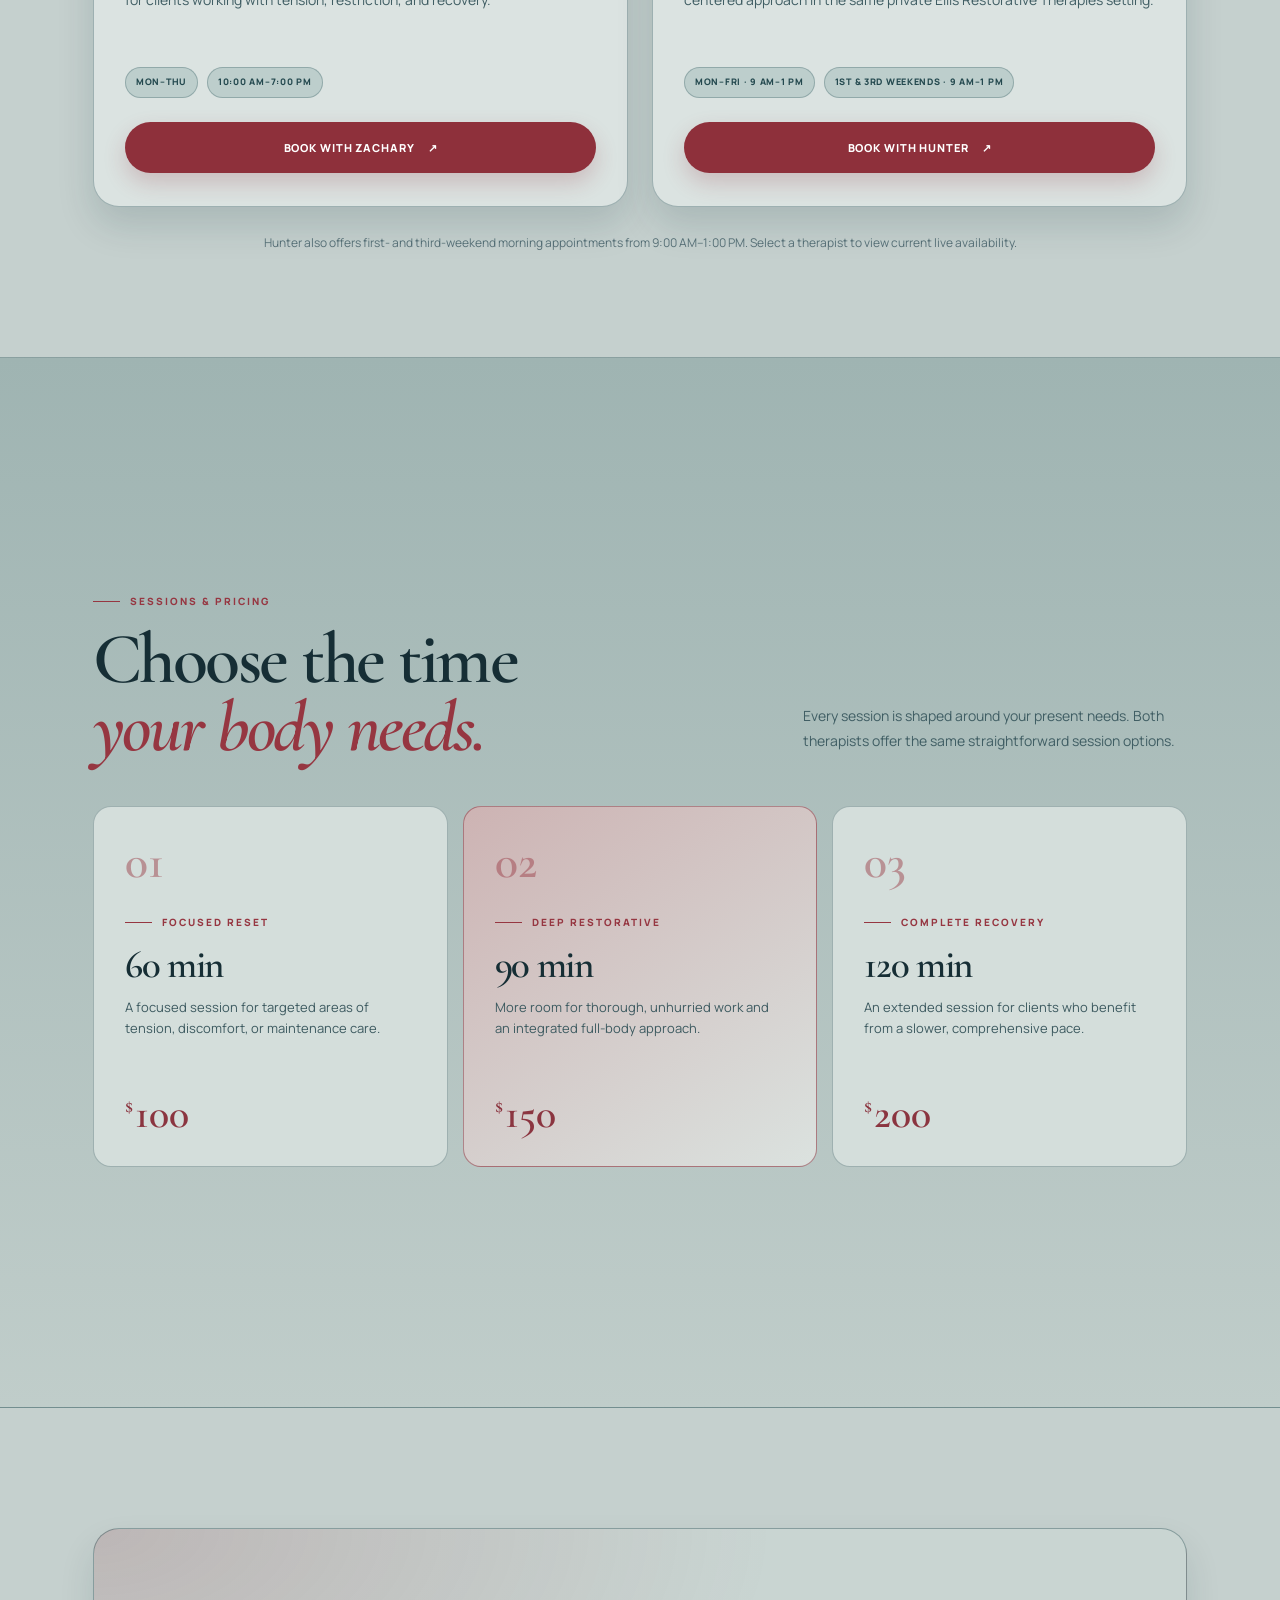
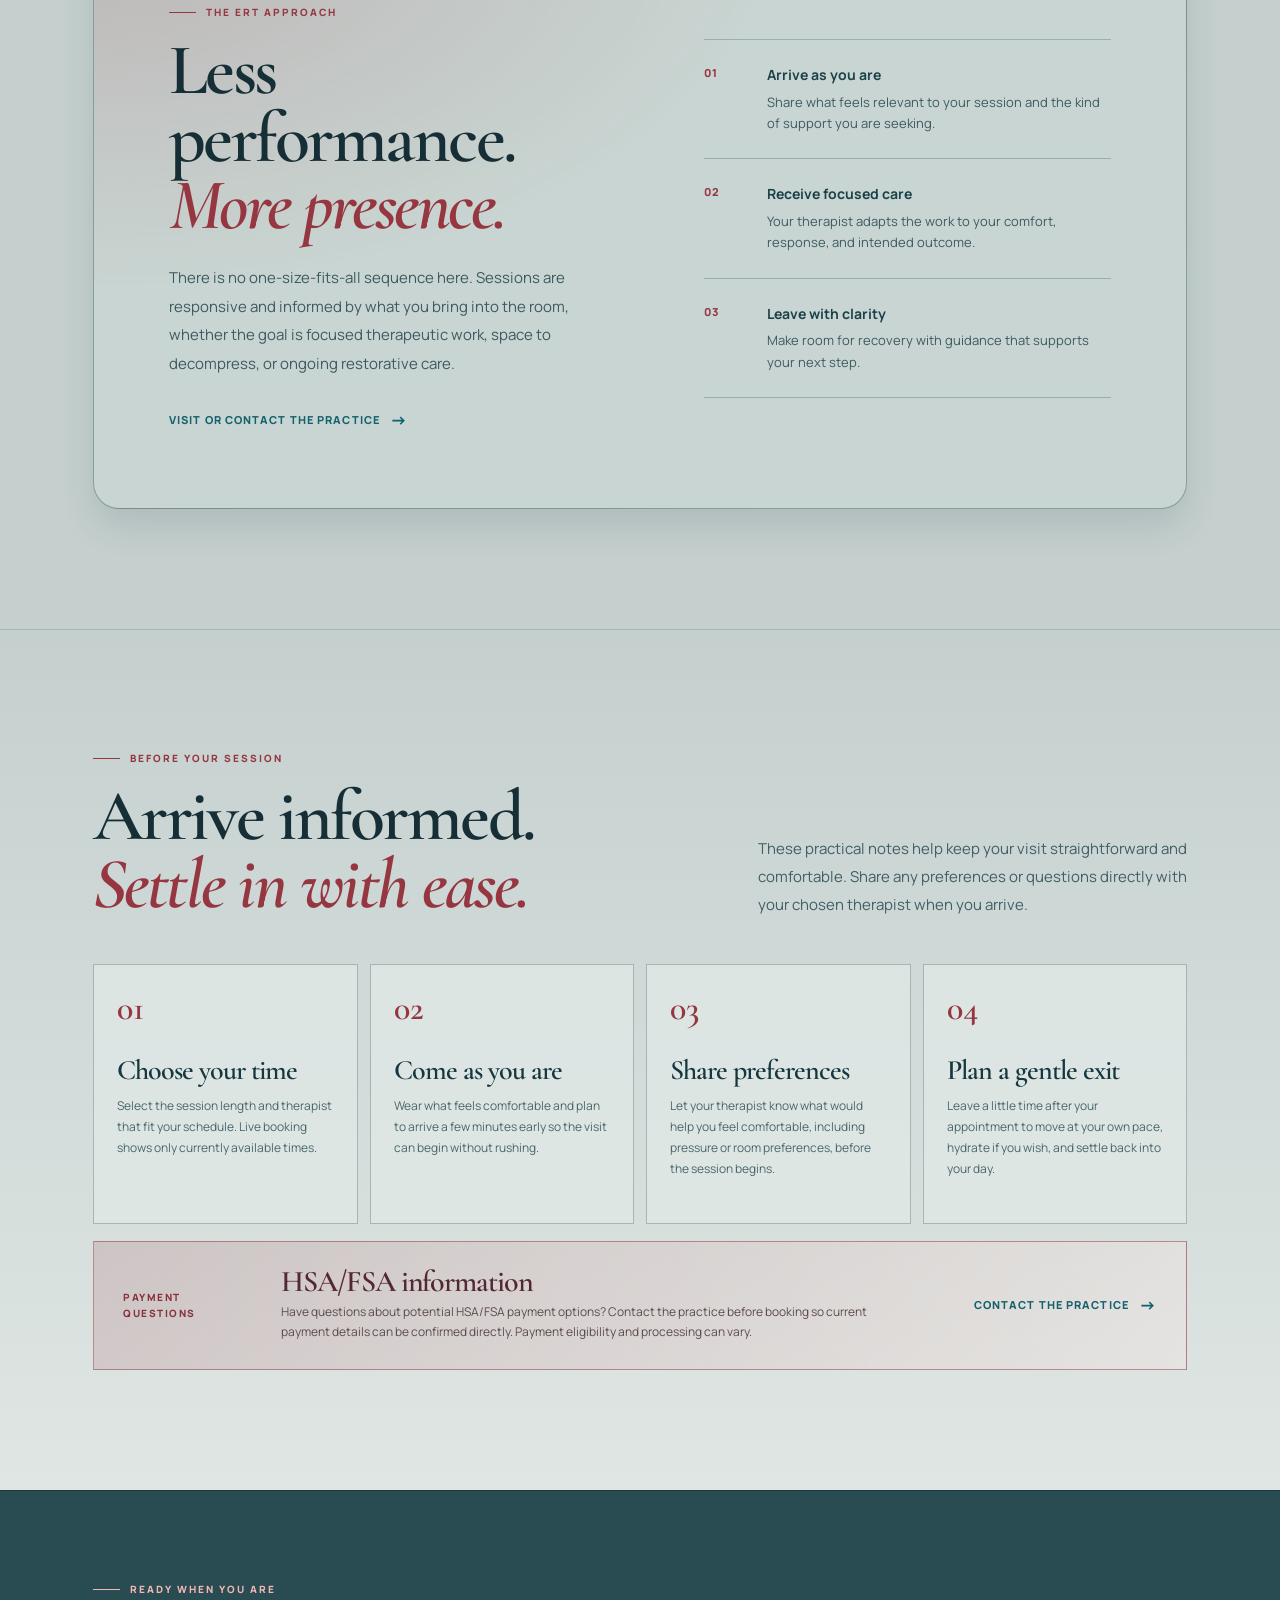
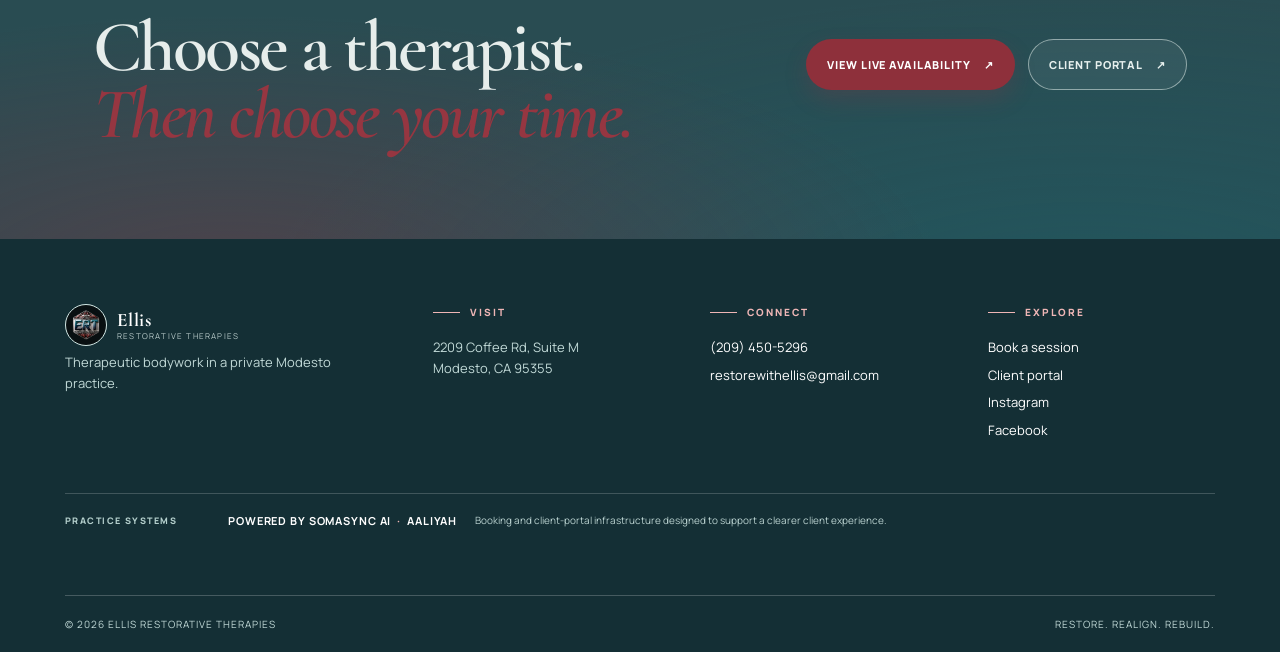
==== commit 5224cf80: "Add official trust marks and client preparation" ====
--- a/index.html
+++ b/index.html
@@ -68,6 +68,7 @@
         <li><a href="#therapists">Our therapists</a></li>
         <li><a href="#services">Sessions</a></li>
         <li><a href="#approach">Our approach</a></li>
+        <li><a href="#prepare">Prepare</a></li>
         <li><a href="https://client.restorewithellis.com">Client portal</a></li>
         <li><a class="nav-book" href="book.html">Book now <span>↗</span></a></li>
       </ul>
@@ -119,6 +120,27 @@
       </div>
     </section>
 
+    <section class="brand-trust-section" aria-labelledby="brand-trust-title">
+      <div class="brand-trust-inner">
+        <div class="brand-hero-mark"><img src="logo.png" alt="Official Ellis Restorative Therapies logo" /></div>
+        <div class="brand-trust-copy">
+          <p class="eyebrow">The ERT standard</p>
+          <h2 id="brand-trust-title">Built around care,<br><em>grounded in accountability.</em></h2>
+          <p>Ellis Restorative Therapies pairs a focused Modesto practice with a clear, professional client experience—from choosing your therapist to viewing live availability and preparing for your visit.</p>
+          <div class="credential-grid" aria-label="Professional credential information">
+            <a class="credential-card credential-card-camtc" href="https://www.camtc.org/" target="_blank" rel="noopener">
+              <img src="camtc-logo-official.jpg" alt="California Massage Therapy Council logo" />
+              <span><b>CAMTC certification</b><small>Zachary Ellis #97101 · Hunter Ellis #103413</small></span>
+            </a>
+            <div class="credential-card credential-card-amta">
+              <img src="amta-california-chapter-member-logo.png" alt="American Massage Therapy Association California Chapter member logo" />
+              <span><b>AMTA California Chapter member</b><small>Professional association membership is shown with the supplied official member mark.</small></span>
+            </div>
+          </div>
+        </div>
+      </div>
+    </section>
+
     <section class="therapist-section section-wrap" id="therapists">
       <div class="section-heading">
         <div><p class="eyebrow">Meet your therapists</p><h2>Two practitioners.<br><em>One restorative standard.</em></h2></div>
@@ -165,6 +187,19 @@
       </div>
     </section>
 
+    <section class="prepare-section" id="prepare" aria-labelledby="prepare-title">
+      <div class="prepare-inner">
+        <div class="prepare-heading"><div><p class="eyebrow">Before your session</p><h2 id="prepare-title">Arrive informed.<br><em>Settle in with ease.</em></h2></div><p>These practical notes help keep your visit straightforward and comfortable. Share any preferences or questions directly with your chosen therapist when you arrive.</p></div>
+        <div class="prepare-grid">
+          <article class="prepare-card"><span>01</span><h3>Choose your time</h3><p>Select the session length and therapist that fit your schedule. Live booking shows only currently available times.</p></article>
+          <article class="prepare-card"><span>02</span><h3>Come as you are</h3><p>Wear what feels comfortable and plan to arrive a few minutes early so the visit can begin without rushing.</p></article>
+          <article class="prepare-card"><span>03</span><h3>Share preferences</h3><p>Let your therapist know what would help you feel comfortable, including pressure or room preferences, before the session begins.</p></article>
+          <article class="prepare-card"><span>04</span><h3>Plan a gentle exit</h3><p>Leave a little time after your appointment to move at your own pace, hydrate if you wish, and settle back into your day.</p></article>
+        </div>
+        <aside class="payment-note" aria-label="HSA and FSA payment information"><span>Payment questions</span><div><h3>HSA/FSA information</h3><p>Have questions about potential HSA/FSA payment options? Contact the practice before booking so current payment details can be confirmed directly. Payment eligibility and processing can vary.</p></div><a href="contact.html" class="text-link">Contact the practice <span>→</span></a></aside>
+      </div>
+    </section>
+
     <section class="booking-band">
       <div><p class="eyebrow">Ready when you are</p><h2>Choose a therapist.<br><em>Then choose your time.</em></h2></div>
       <div class="booking-actions"><a class="button button-gold" href="book.html">View live availability <span>↗</span></a><a class="button button-quiet" href="https://client.restorewithellis.com">Client portal <span>↗</span></a></div>
@@ -178,6 +213,7 @@
       <div><p class="eyebrow">Connect</p><a href="tel:2094505296">(209) 450-5296</a><a href="mailto:restorewithellis@gmail.com">restorewithellis@gmail.com</a></div>
       <div><p class="eyebrow">Explore</p><a href="book.html">Book a session</a><a href="https://client.restorewithellis.com">Client portal</a><a href="https://www.instagram.com/ellisrestorativetherapies/" rel="me">Instagram</a><a href="https://www.facebook.com/p/Ellis-Restorative-Therapies-61580974690488/" rel="me">Facebook</a></div>
     </div>
+    <div class="systems-credit"><span>Practice systems</span><strong>Powered by SOMASYNC AI <i>·</i> AALIYAH</strong><p>Booking and client-portal infrastructure designed to support a clearer client experience.</p></div>
     <div class="footer-bottom"><span>© 2026 Ellis Restorative Therapies</span><span>Restore. Realign. Rebuild.</span></div>
   </footer>
   <script src="nav.js"></script>
--- a/public-redesign.css
+++ b/public-redesign.css
@@ -36,5 +36,15 @@
 .hero-section { background:radial-gradient(ellipse at 84% 16%,rgba(17,105,116,.30),transparent 42%),radial-gradient(ellipse at 10% 92%,rgba(143,39,51,.25),transparent 46%),linear-gradient(132deg,#d9e2e0 0%,#b7cac8 53%,#a5bbba 100%); }.hero-section::before { opacity:.66; background-image:linear-gradient(rgba(21,61,68,.16) 1px,transparent 1px),linear-gradient(90deg,rgba(21,61,68,.16) 1px,transparent 1px); }.hero-copy h1 { font-weight:700; }.hero-copy h1 em { font-style:normal; font-weight:700; }.hero-lede { color:#38545a; }.hero-panel { border:1px solid rgba(19,58,65,.45); background:linear-gradient(160deg,#dfe7e5,#b6c7c5); box-shadow:0 24px 55px rgba(16,50,57,.20); }.hero-crest { display:grid; place-items:center; width:142px; height:142px; padding:5px; margin:0 0 24px; border:1px solid rgba(147,54,65,.55); background:#0b1315; box-shadow:0 14px 24px rgba(13,38,43,.22); }.hero-crest img { display:block; width:100%; height:100%; object-fit:cover; }.hero-panel p:not(.eyebrow) { color:#405f65; }.hero-notes { color:#405d63; border-top-color:rgba(19,58,65,.35); }.button-gold { background:#8e303b; }.button-gold:hover { background:#6d222c; }.button-quiet { border-color:#286c75; color:#113f48; background:rgba(226,233,231,.58); }.button-quiet:hover { background:rgba(25,105,116,.14); }.orbit-one,.orbit-two { border-color:rgba(121,39,51,.42); }
 .intro-strip { color:#e2ece9; background:#24464c; border-color:rgba(6,27,31,.45); }.intro-strip a { color:#f1bbb8; }.therapist-section { background:#c5d0ce; }.section-heading>p,.therapist-copy>p:not(.eyebrow) { color:#405e64; }.therapist-card { border-color:rgba(20,62,69,.31); background:#dbe3e1; box-shadow:0 18px 36px rgba(16,50,56,.15); }.profile-meta span { background:#bdcecc; border-color:rgba(20,62,69,.26); color:#24494f; }.portrait-tag { background:rgba(7,25,29,.82); }.sessions-section { background:linear-gradient(180deg,#9fb4b2,#c0cdca); border-color:rgba(19,58,65,.31); }.session-card { border-color:rgba(19,58,65,.28); background:#d4dedb; }.session-card.featured { background:linear-gradient(145deg,#cdb3b3,#dbe2df); border-color:rgba(132,43,54,.50); }.session-card p:not(.eyebrow),.approach-copy>p:not(.eyebrow),.care-steps p { color:#3d5a60; }.approach-panel { border-color:rgba(19,58,65,.36); background:radial-gradient(ellipse at 0 0,rgba(132,43,54,.18),transparent 44%),#c9d5d2; box-shadow:0 18px 35px rgba(16,50,56,.12); }.care-steps li { border-color:rgba(19,58,65,.26); }.booking-band { background:radial-gradient(ellipse at 18% 110%,rgba(151,47,61,.32),transparent 48%),radial-gradient(ellipse at 85% 120%,rgba(18,108,119,.31),transparent 54%),#294c52; border-color:rgba(7,29,33,.45); }.booking-band,.booking-band h2 { color:#e6edeb; }.booking-band .eyebrow { color:#f1b7b4; }.booking-band .button-quiet { color:#e7f0ee; border-color:rgba(223,235,232,.55); background:rgba(255,255,255,.06); }.site-footer { background:#142f35; }.site-footer .brand-lockup strong { color:#fff; }.site-footer .brand-lockup small { color:#b9cbca; }
 .local-service-section { padding:90px 28px; background:#b7c7c4; border-top:1px solid rgba(19,58,65,.30); border-bottom:1px solid rgba(19,58,65,.30); }.local-service-inner { display:grid; grid-template-columns:minmax(0,.9fr) minmax(300px,.8fr); gap:75px; align-items:start; max-width:1094px; margin:auto; }.local-service-inner h2 { margin:0; max-width:520px; }.local-service-copy { padding-left:28px; border-left:3px solid #8e303b; }.local-service-copy p { color:#36545a; font-size:15px; line-height:1.85; }.local-service-copy strong { color:#18353c; }.local-service-copy .text-link { margin-top:8px; }
+.brand-trust-section { padding:clamp(72px,10vw,130px) 28px; background:linear-gradient(135deg,#dae4e1,#b2c4c1); border-bottom:1px solid rgba(19,58,65,.30); }.brand-trust-inner { display:grid; grid-template-columns:minmax(270px,.72fr) minmax(0,1fr); gap:clamp(44px,8vw,115px); align-items:center; max-width:1094px; margin:auto; }.brand-hero-mark { position:relative; display:grid; place-items:center; width:min(100%,380px); aspect-ratio:1; padding:18px; border:1px solid rgba(21,62,69,.50); background:radial-gradient(circle,rgba(47,125,135,.26),transparent 62%),#0e181a; box-shadow:0 28px 55px rgba(14,49,55,.25); }.brand-hero-mark::before { content:""; position:absolute; inset:10px; border:1px solid rgba(174,203,200,.28); pointer-events:none; }.brand-hero-mark img { position:relative; z-index:1; display:block; width:100%; height:100%; object-fit:contain; }.brand-trust-copy h2 { margin:0 0 24px; }.brand-trust-copy>p:not(.eyebrow) { max-width:595px; color:#3d5b61; font-size:15px; line-height:1.9; }.credential-grid { display:grid; grid-template-columns:1fr 1fr; gap:12px; margin-top:31px; }.credential-card { display:grid; grid-template-columns:76px 1fr; gap:14px; align-items:center; min-height:112px; padding:13px; border:1px solid rgba(19,58,65,.30); background:rgba(231,239,237,.72); transition:transform .18s var(--ease),box-shadow .18s var(--ease); }.credential-card:hover { transform:translateY(-3px); box-shadow:0 12px 22px rgba(18,59,65,.13); }.credential-card img { width:76px; height:66px; object-fit:contain; mix-blend-mode:multiply; }.credential-card b { display:block; color:#16353c; font-size:11px; letter-spacing:.04em; text-transform:uppercase; }.credential-card small { display:block; margin-top:6px; color:#526d72; font-size:10px; line-height:1.5; }.credential-card-amta { grid-template-columns:58px 1fr; }.credential-monogram { display:grid; place-items:center; width:58px; height:58px; border:1px solid rgba(19,58,65,.42); color:#1a616b; font:700 17px/1 Manrope,sans-serif; letter-spacing:-.08em; }
+.prepare-section { padding:120px 28px; background:linear-gradient(180deg,#c5d0ce,#dfe6e4); border-top:1px solid rgba(19,58,65,.28); }.prepare-inner { max-width:1094px; margin:auto; }.prepare-heading { display:grid; grid-template-columns:minmax(0,.9fr) minmax(280px,.65fr); gap:70px; align-items:end; margin-bottom:45px; }.prepare-heading h2 { margin:0; }.prepare-heading>p:not(.eyebrow) { margin:0; color:#405f65; font-size:15px; line-height:1.85; }.prepare-grid { display:grid; grid-template-columns:repeat(4,1fr); gap:12px; }.prepare-card { min-height:260px; padding:27px 23px; border:1px solid rgba(19,58,65,.28); background:rgba(226,235,232,.68); }.prepare-card span { color:#963641; font:600 34px/1 'Cormorant Garamond',serif; }.prepare-card h3 { margin:31px 0 12px; color:#17373e; font-size:28px; }.prepare-card p { margin:0; color:#49666c; font-size:12px; line-height:1.75; }.payment-note { display:grid; grid-template-columns:130px minmax(0,1fr) auto; gap:28px; align-items:center; margin-top:17px; padding:26px 29px; border:1px solid rgba(132,43,54,.47); background:linear-gradient(120deg,rgba(150,54,65,.16),rgba(236,228,225,.56)); }.payment-note>span { color:#87323c; font-size:10px; font-weight:800; letter-spacing:.15em; text-transform:uppercase; }.payment-note h3 { margin:0 0 6px; color:#532832; font-size:30px; }.payment-note p { margin:0; max-width:615px; color:#5c4b4e; font-size:12px; line-height:1.7; }.payment-note .text-link { margin:0; white-space:nowrap; }
+.systems-credit { display:grid; grid-template-columns:145px auto 1fr; gap:18px; align-items:center; max-width:1150px; margin:45px auto 0; padding:18px 0; border-top:1px solid rgba(255,255,255,.19); color:#d9e8e6; }.systems-credit>span { color:#b4cfcc; font-size:9px; font-weight:800; letter-spacing:.16em; text-transform:uppercase; }.systems-credit strong { color:#fff; font-size:11px; letter-spacing:.08em; text-transform:uppercase; }.systems-credit strong i { color:#eeb5b2; font-style:normal; padding:0 3px; }.systems-credit p { margin:0; color:#b9d1cf; font-size:10px; line-height:1.5; }
 @media (max-width:860px) { .local-service-inner { grid-template-columns:1fr; gap:28px; }.local-service-copy { padding-left:20px; } }
-@media (max-width:540px) { .local-service-section { padding:64px 20px; } }
+@media (max-width:860px) { .brand-trust-inner,.prepare-heading { grid-template-columns:1fr; gap:30px; }.brand-hero-mark { width:min(100%,340px); }.prepare-grid { grid-template-columns:1fr 1fr; }.payment-note { grid-template-columns:1fr; gap:10px; }.payment-note .text-link { margin-top:8px; }.systems-credit { grid-template-columns:1fr; gap:5px; } }
+@media (max-width:540px) { .local-service-section,.brand-trust-section,.prepare-section { padding-left:20px; padding-right:20px; }.local-service-section { padding-top:64px; padding-bottom:64px; }.credential-grid,.prepare-grid { grid-template-columns:1fr; }.prepare-card { min-height:0; }.payment-note { padding:23px 20px; } }
+
+/* Keep official credential files intact while providing sufficient display area for legible web use. */
+.credential-card { grid-template-columns:1fr; align-content:start; min-height:176px; padding:18px; }
+.credential-card img { width:100%; height:82px; object-fit:contain; mix-blend-mode:multiply; }
+.credential-card-amta { grid-template-columns:1fr; }
+.credential-card-amta img { width:100%; height:82px; object-fit:contain; }
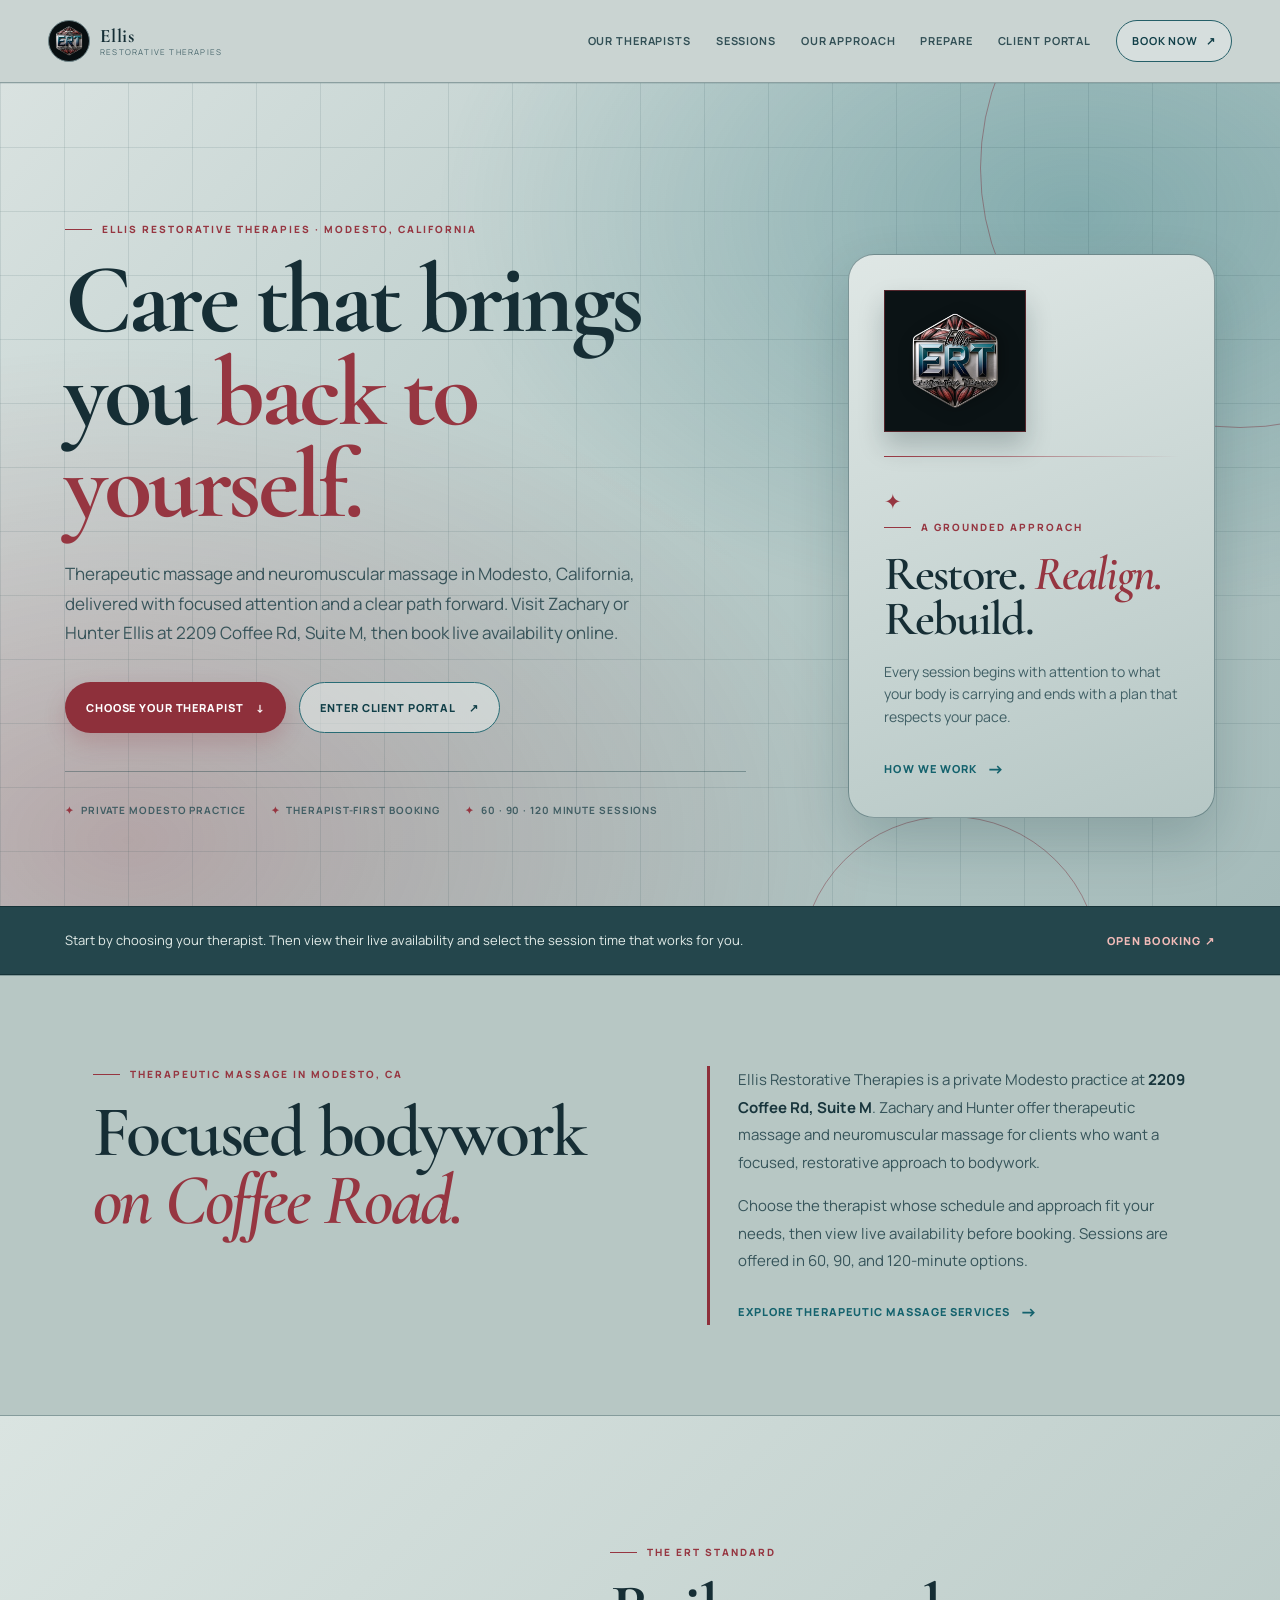
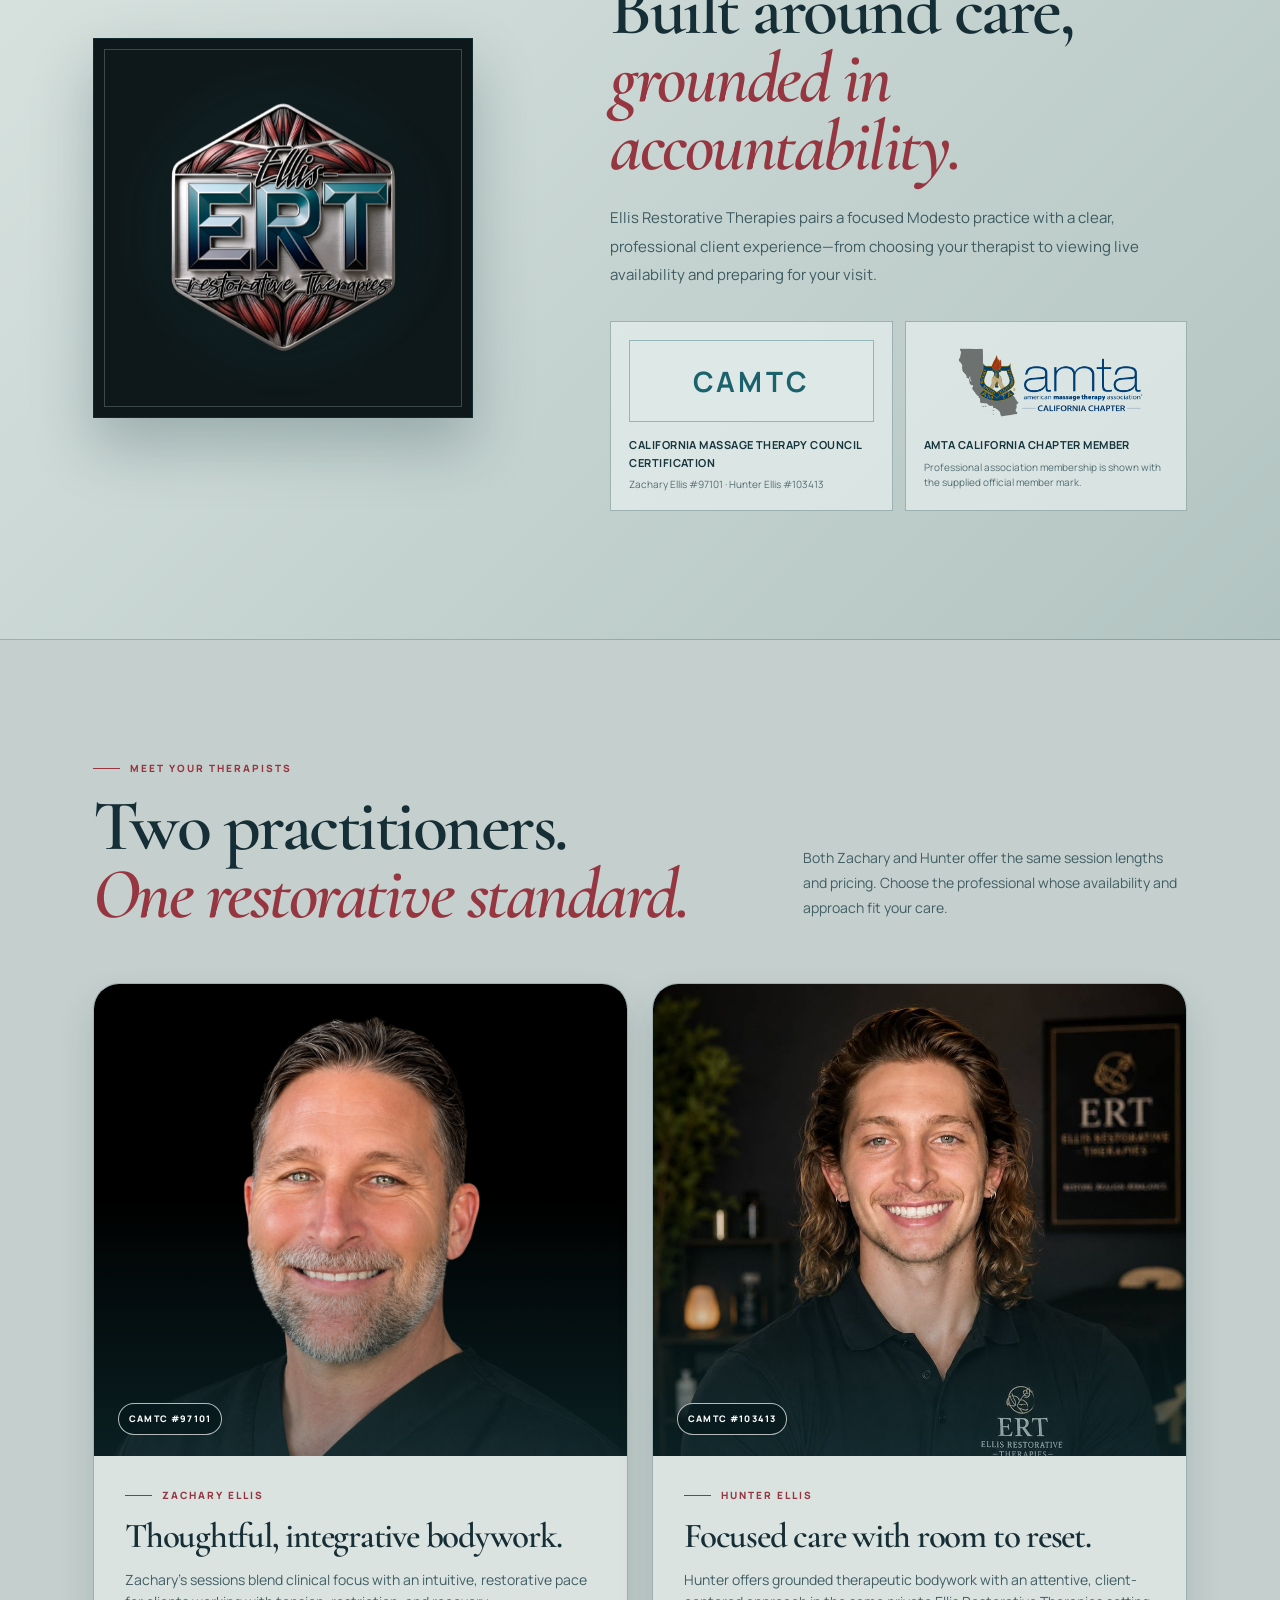
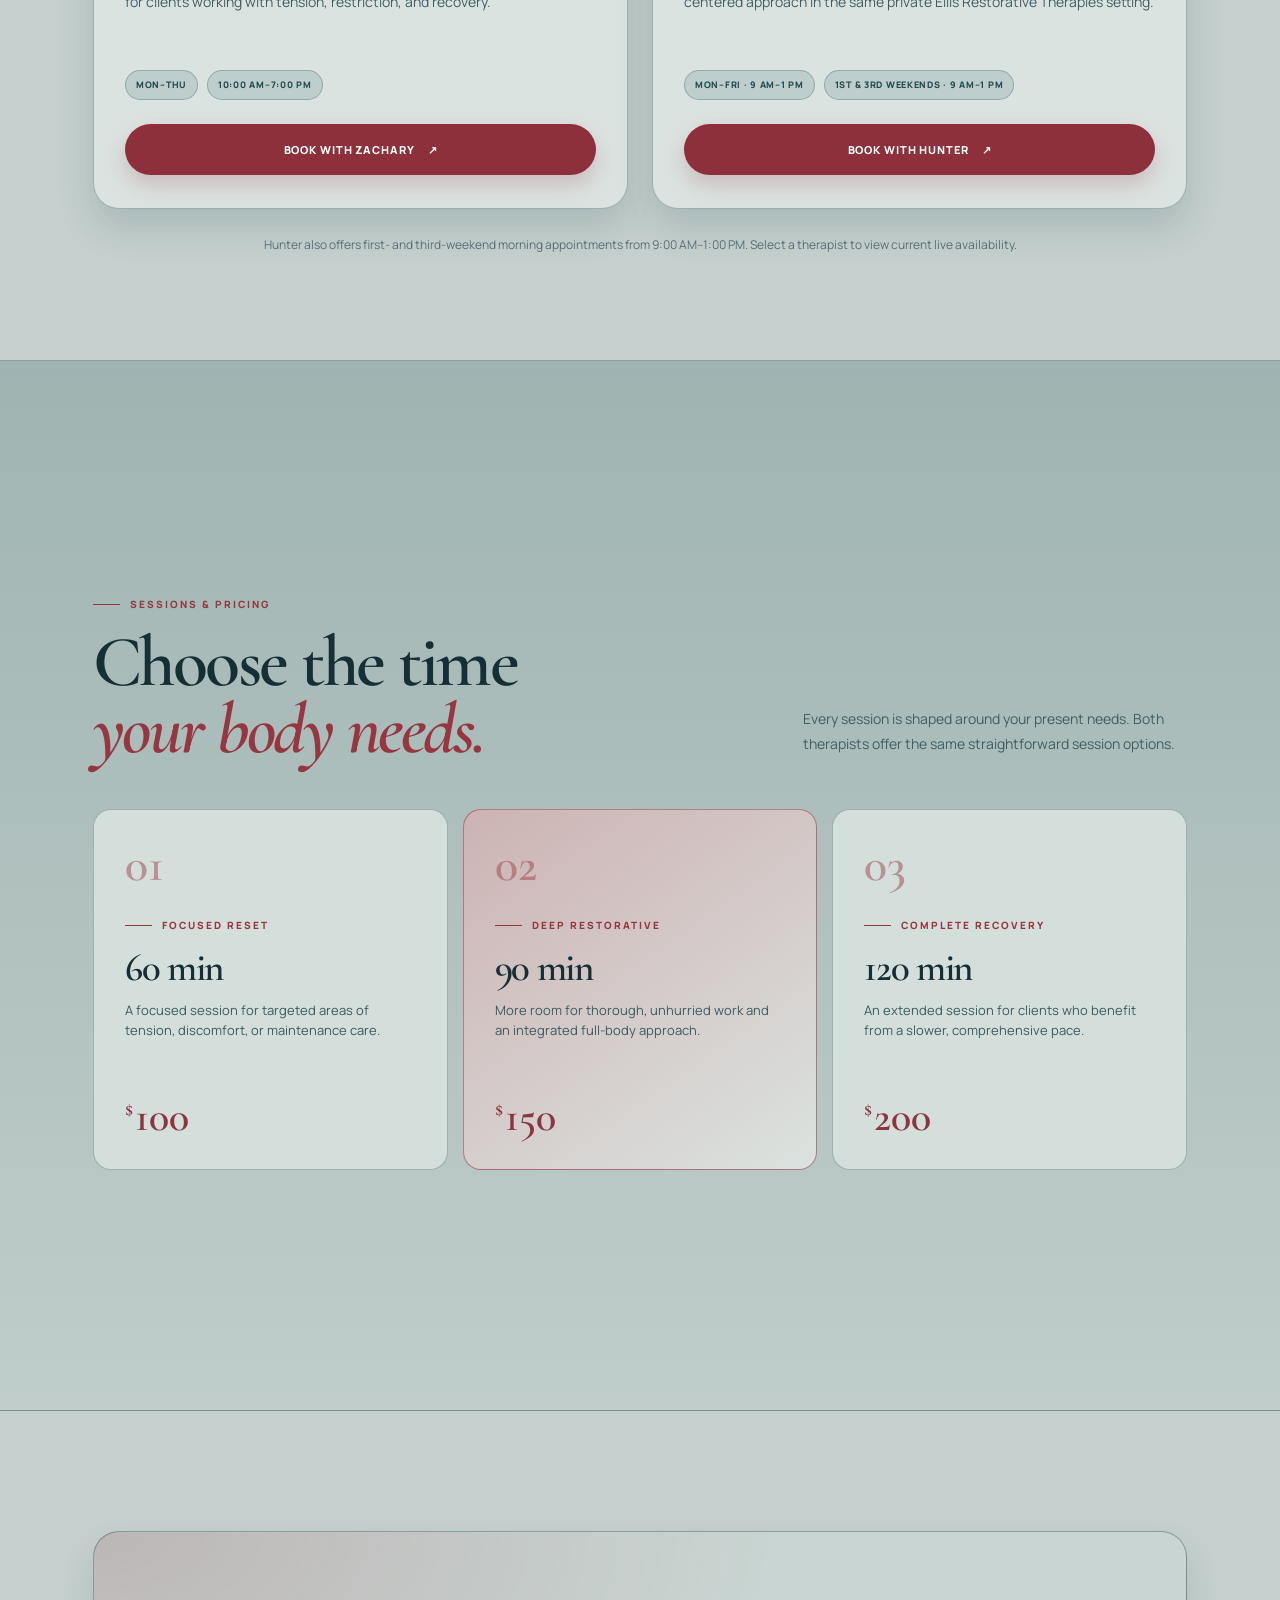
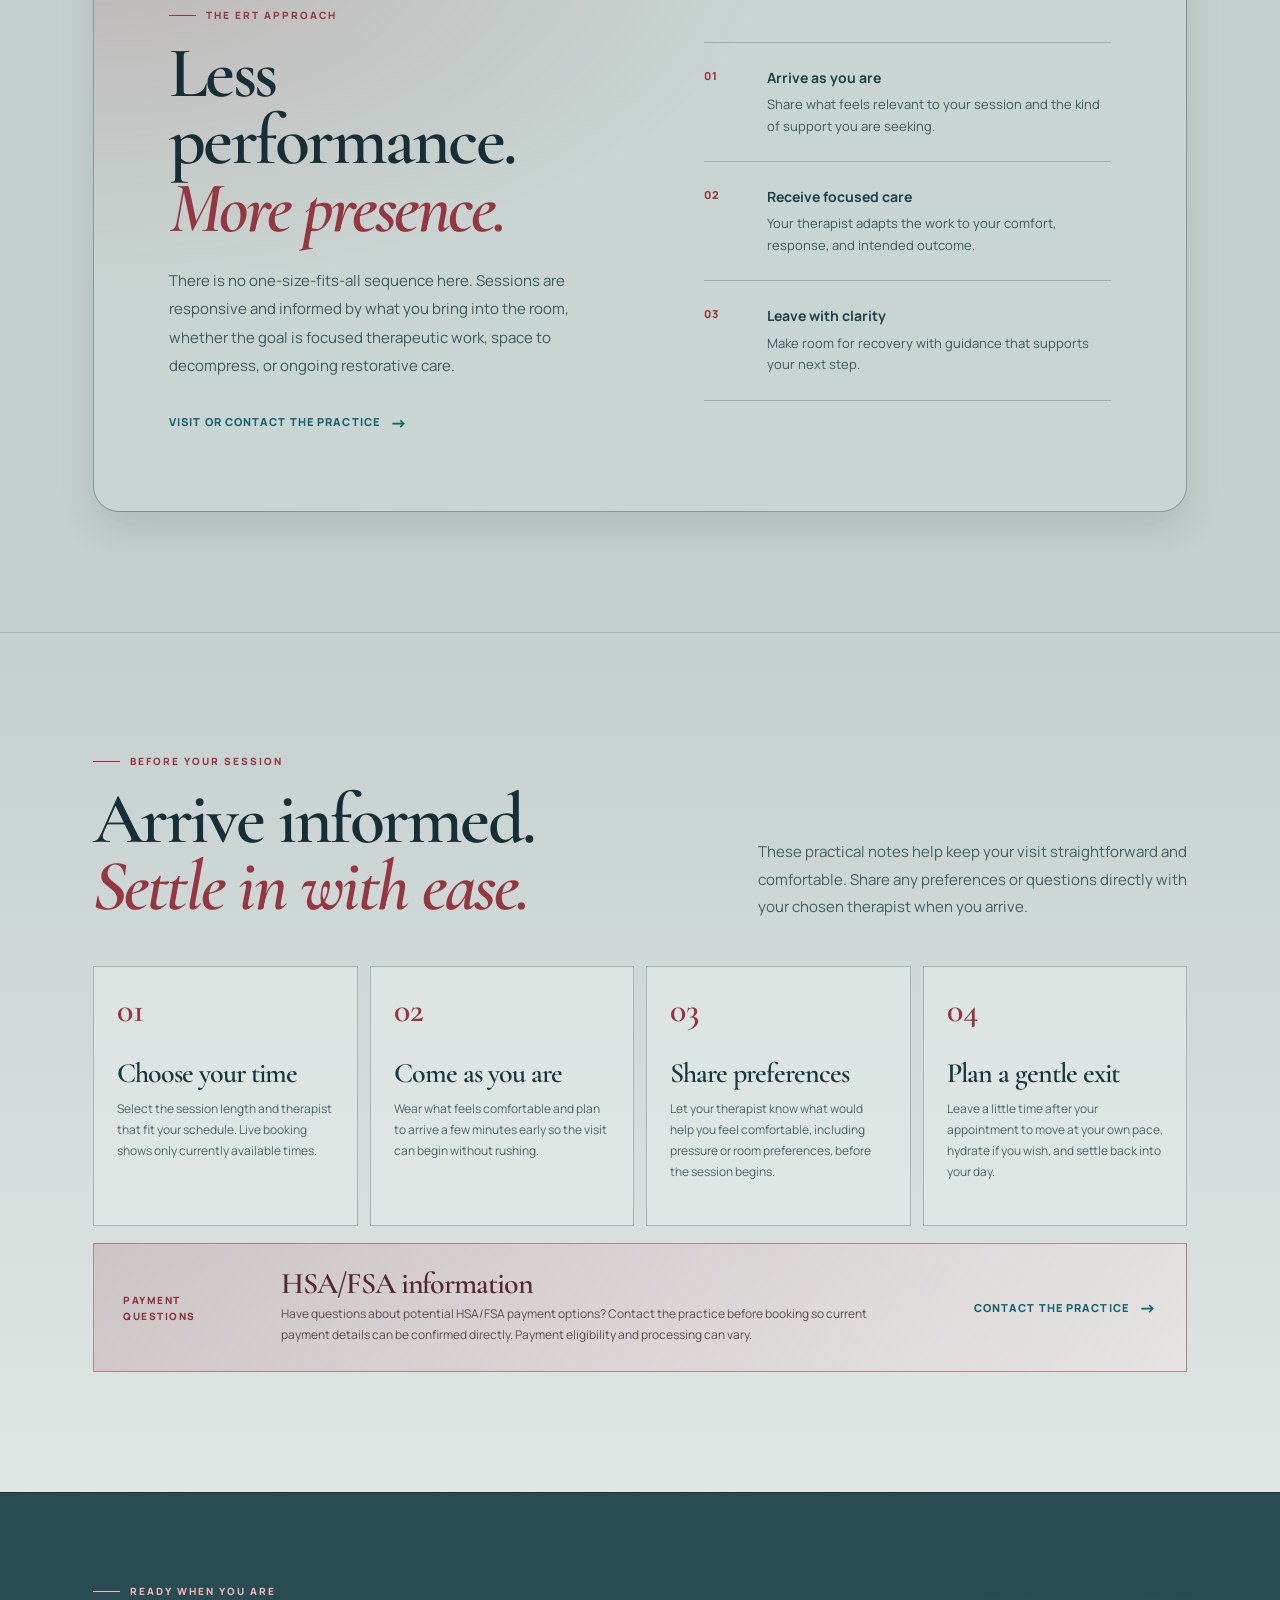
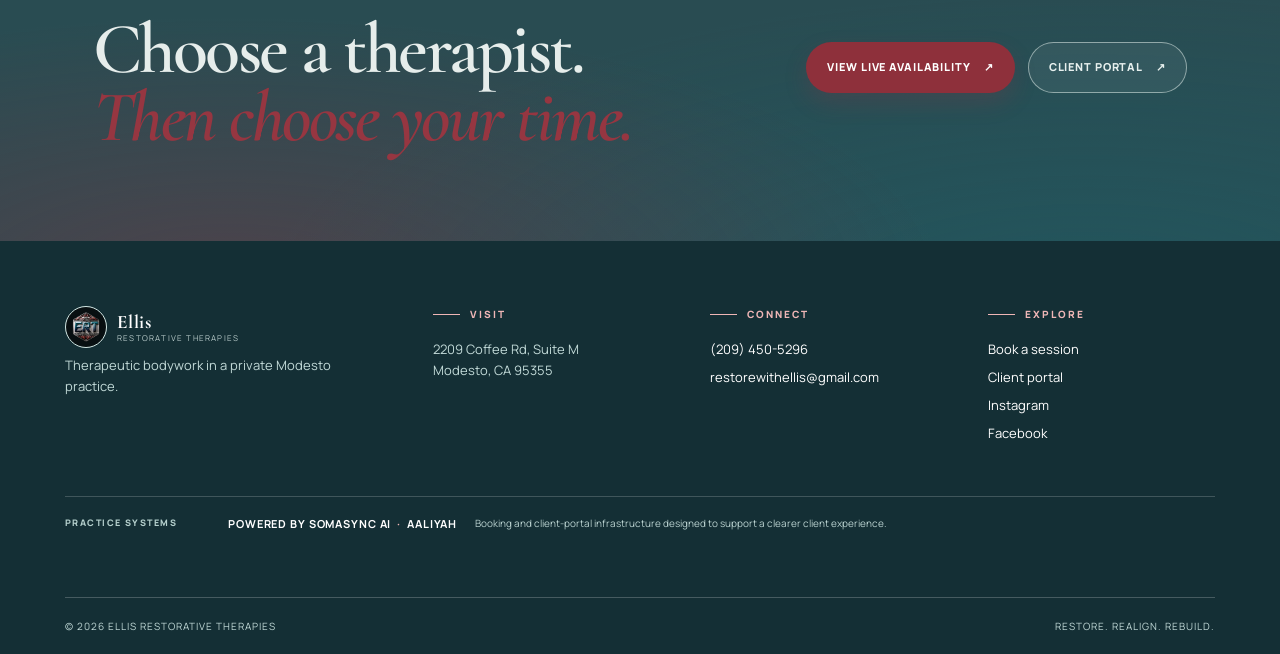
==== commit b6a99265: "Use authorized credential presentation" ====
--- a/index.html
+++ b/index.html
@@ -128,10 +128,10 @@
           <h2 id="brand-trust-title">Built around care,<br><em>grounded in accountability.</em></h2>
           <p>Ellis Restorative Therapies pairs a focused Modesto practice with a clear, professional client experience—from choosing your therapist to viewing live availability and preparing for your visit.</p>
           <div class="credential-grid" aria-label="Professional credential information">
-            <a class="credential-card credential-card-camtc" href="https://www.camtc.org/" target="_blank" rel="noopener">
-              <img src="camtc-logo-official.jpg" alt="California Massage Therapy Council logo" />
-              <span><b>CAMTC certification</b><small>Zachary Ellis #97101 · Hunter Ellis #103413</small></span>
-            </a>
+            <div class="credential-card credential-card-camtc">
+              <span class="credential-text-mark" aria-hidden="true">CAMTC</span>
+              <span><b>California Massage Therapy Council certification</b><small>Zachary Ellis #97101 · Hunter Ellis #103413</small></span>
+            </div>
             <div class="credential-card credential-card-amta">
               <img src="amta-california-chapter-member-logo.png" alt="American Massage Therapy Association California Chapter member logo" />
               <span><b>AMTA California Chapter member</b><small>Professional association membership is shown with the supplied official member mark.</small></span>
--- a/public-redesign.css
+++ b/public-redesign.css
@@ -48,3 +48,4 @@
 .credential-card img { width:100%; height:82px; object-fit:contain; mix-blend-mode:multiply; }
 .credential-card-amta { grid-template-columns:1fr; }
 .credential-card-amta img { width:100%; height:82px; object-fit:contain; }
+.credential-text-mark { display:grid; place-items:center; width:100%; height:82px; border:1px solid rgba(22,92,101,.36); color:#1b626c; background:rgba(223,235,232,.45); font:700 28px/1 Manrope,sans-serif; letter-spacing:.12em; }
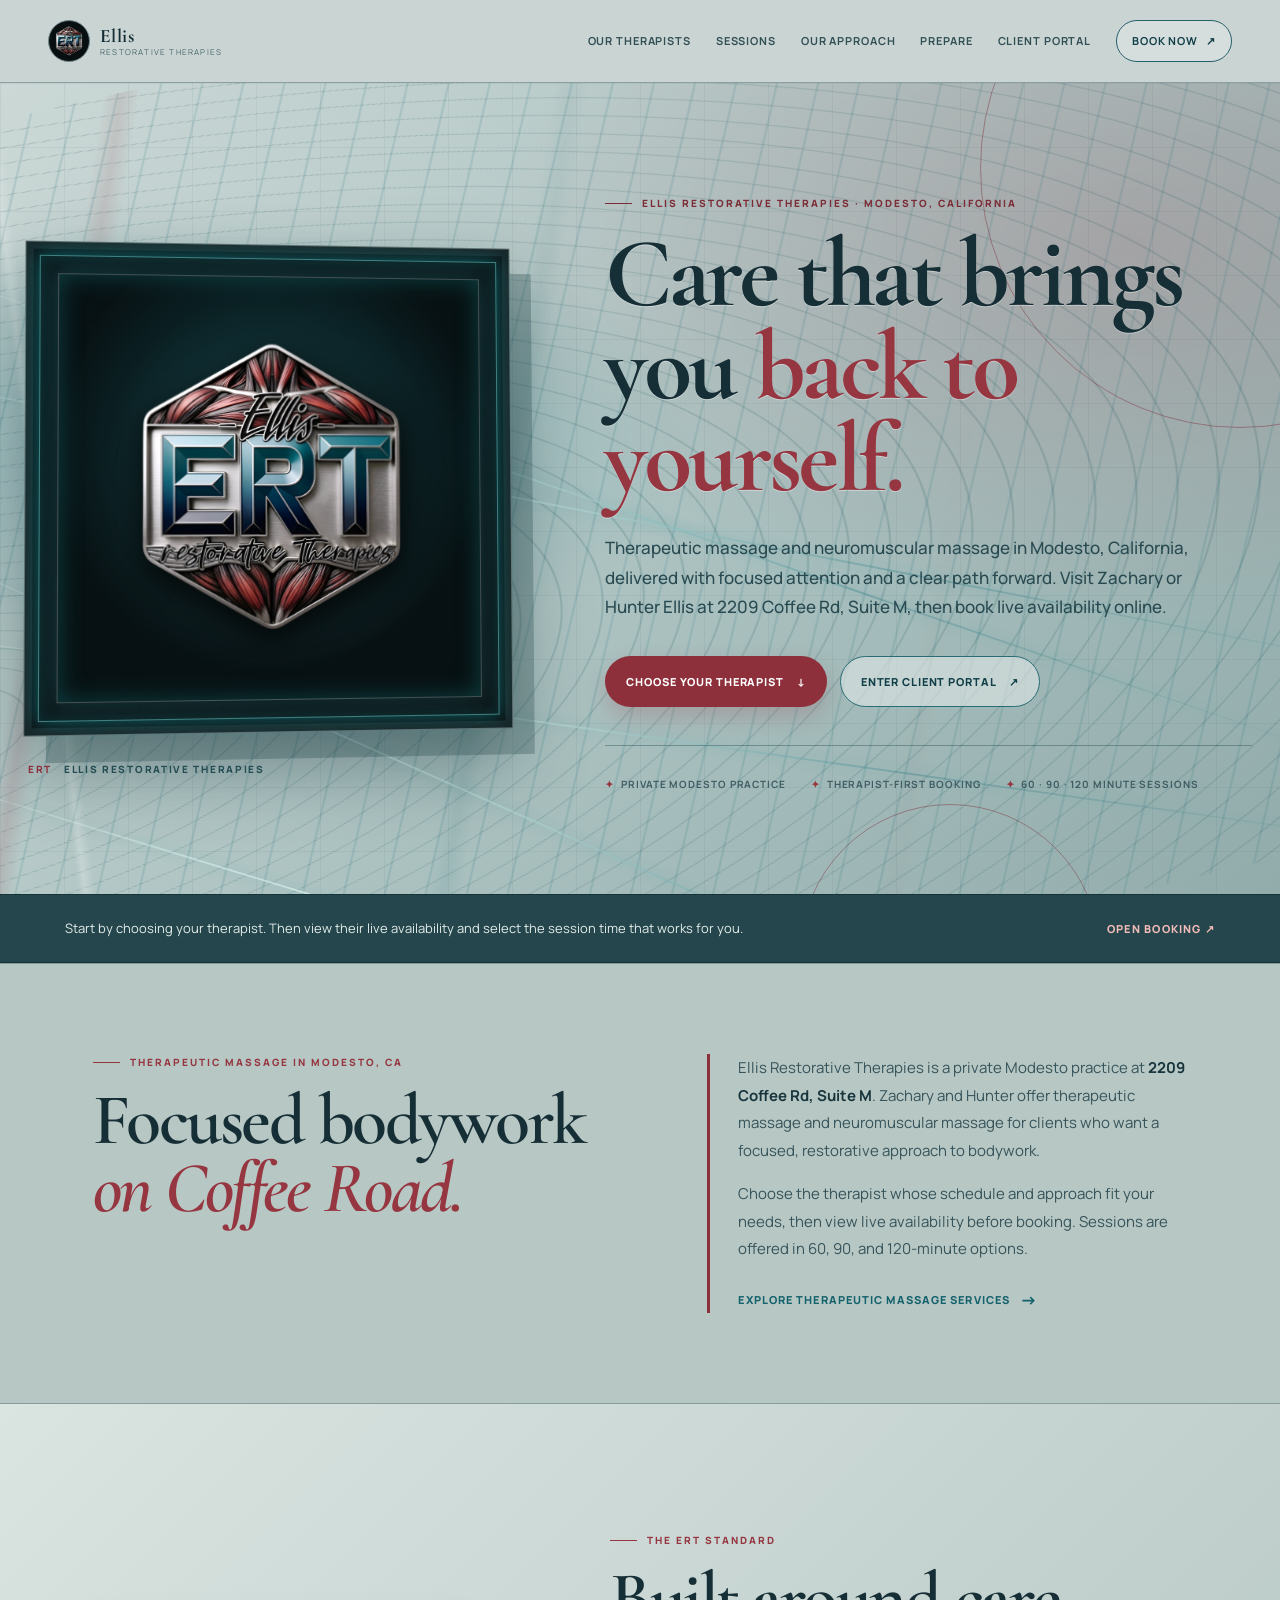
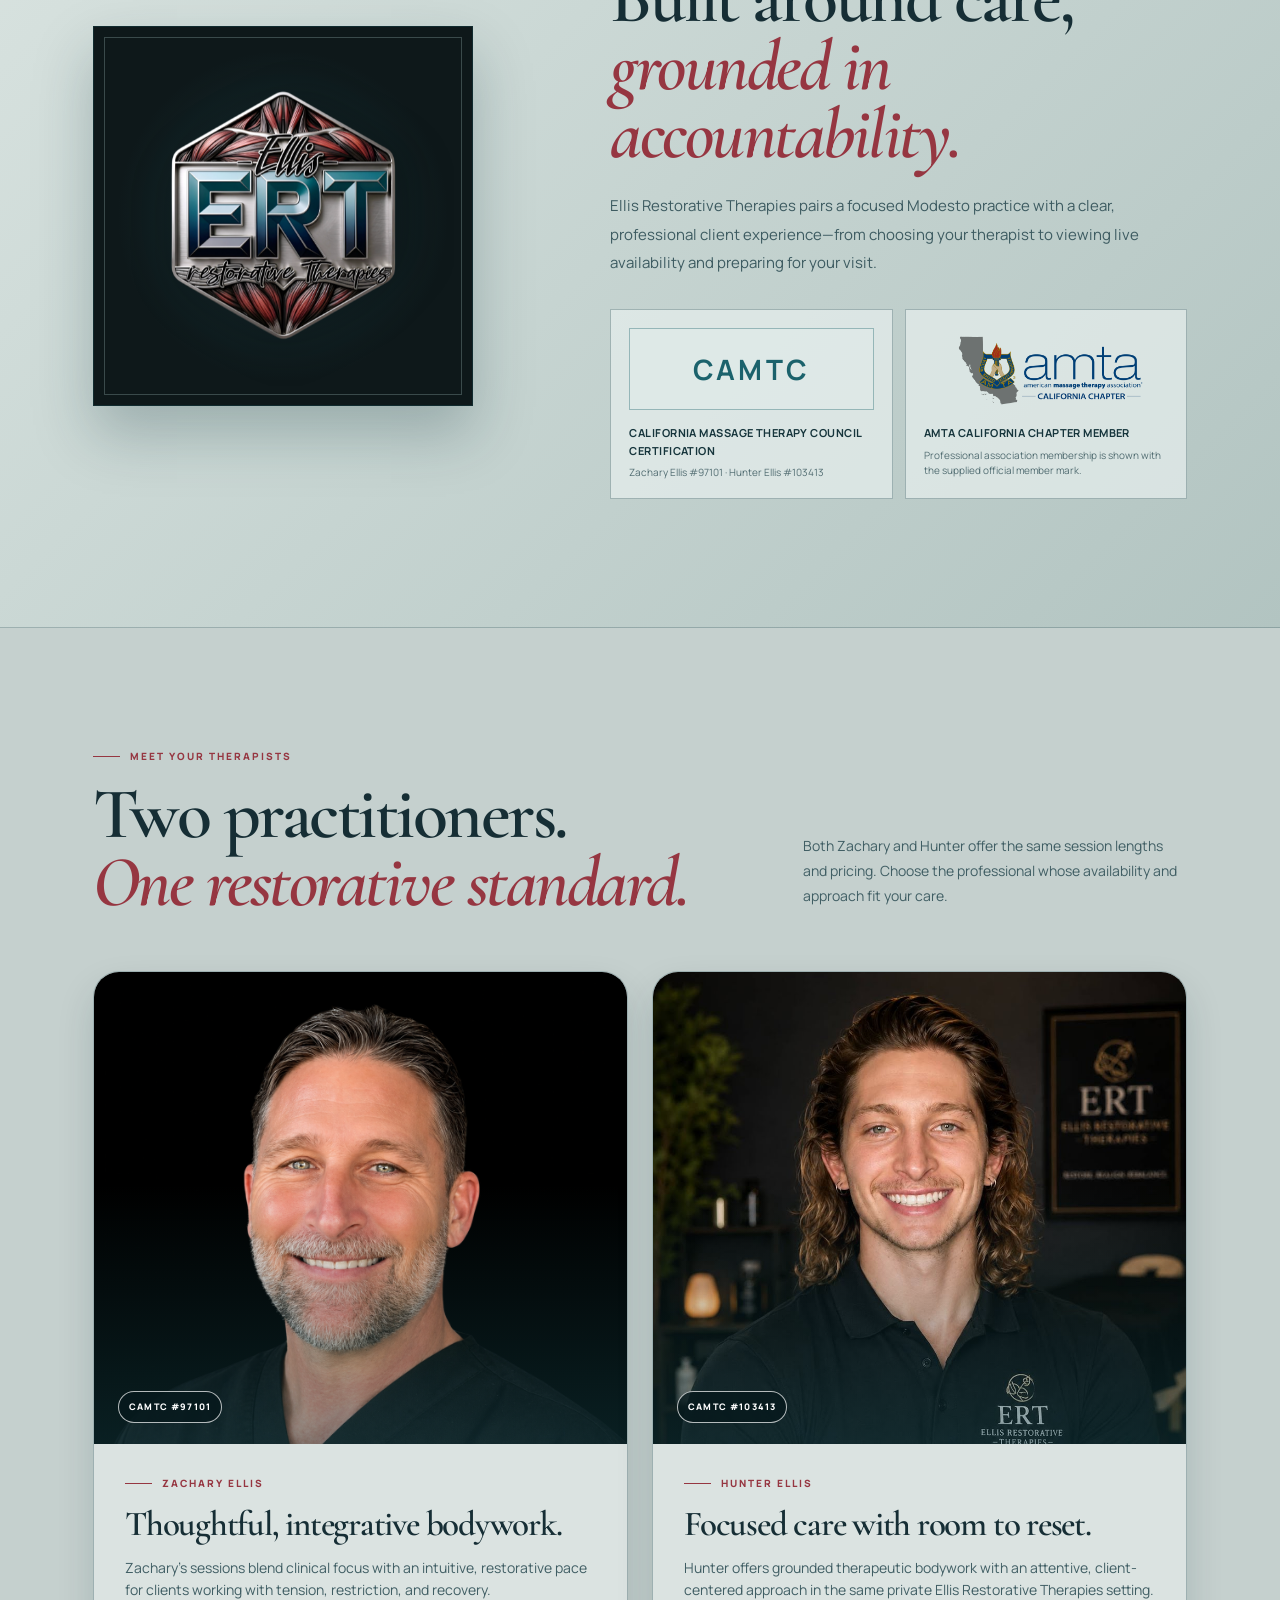
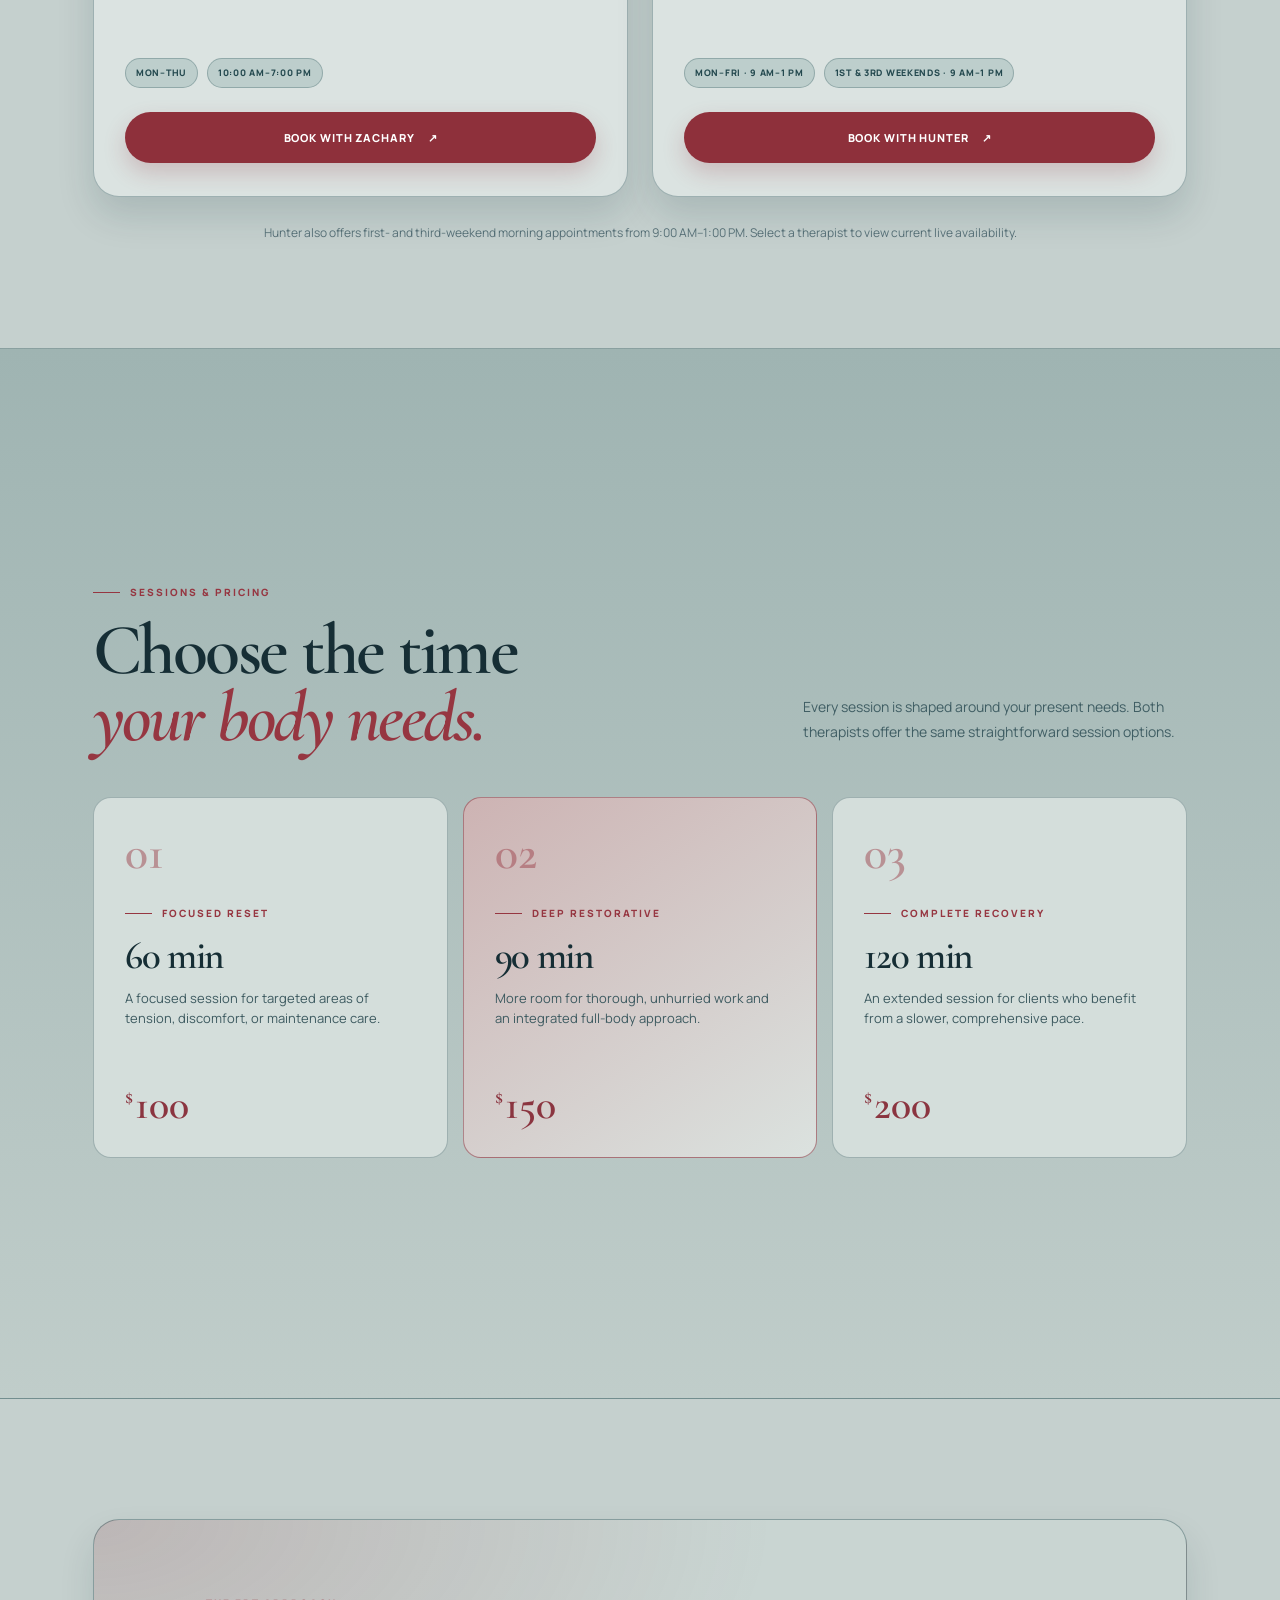
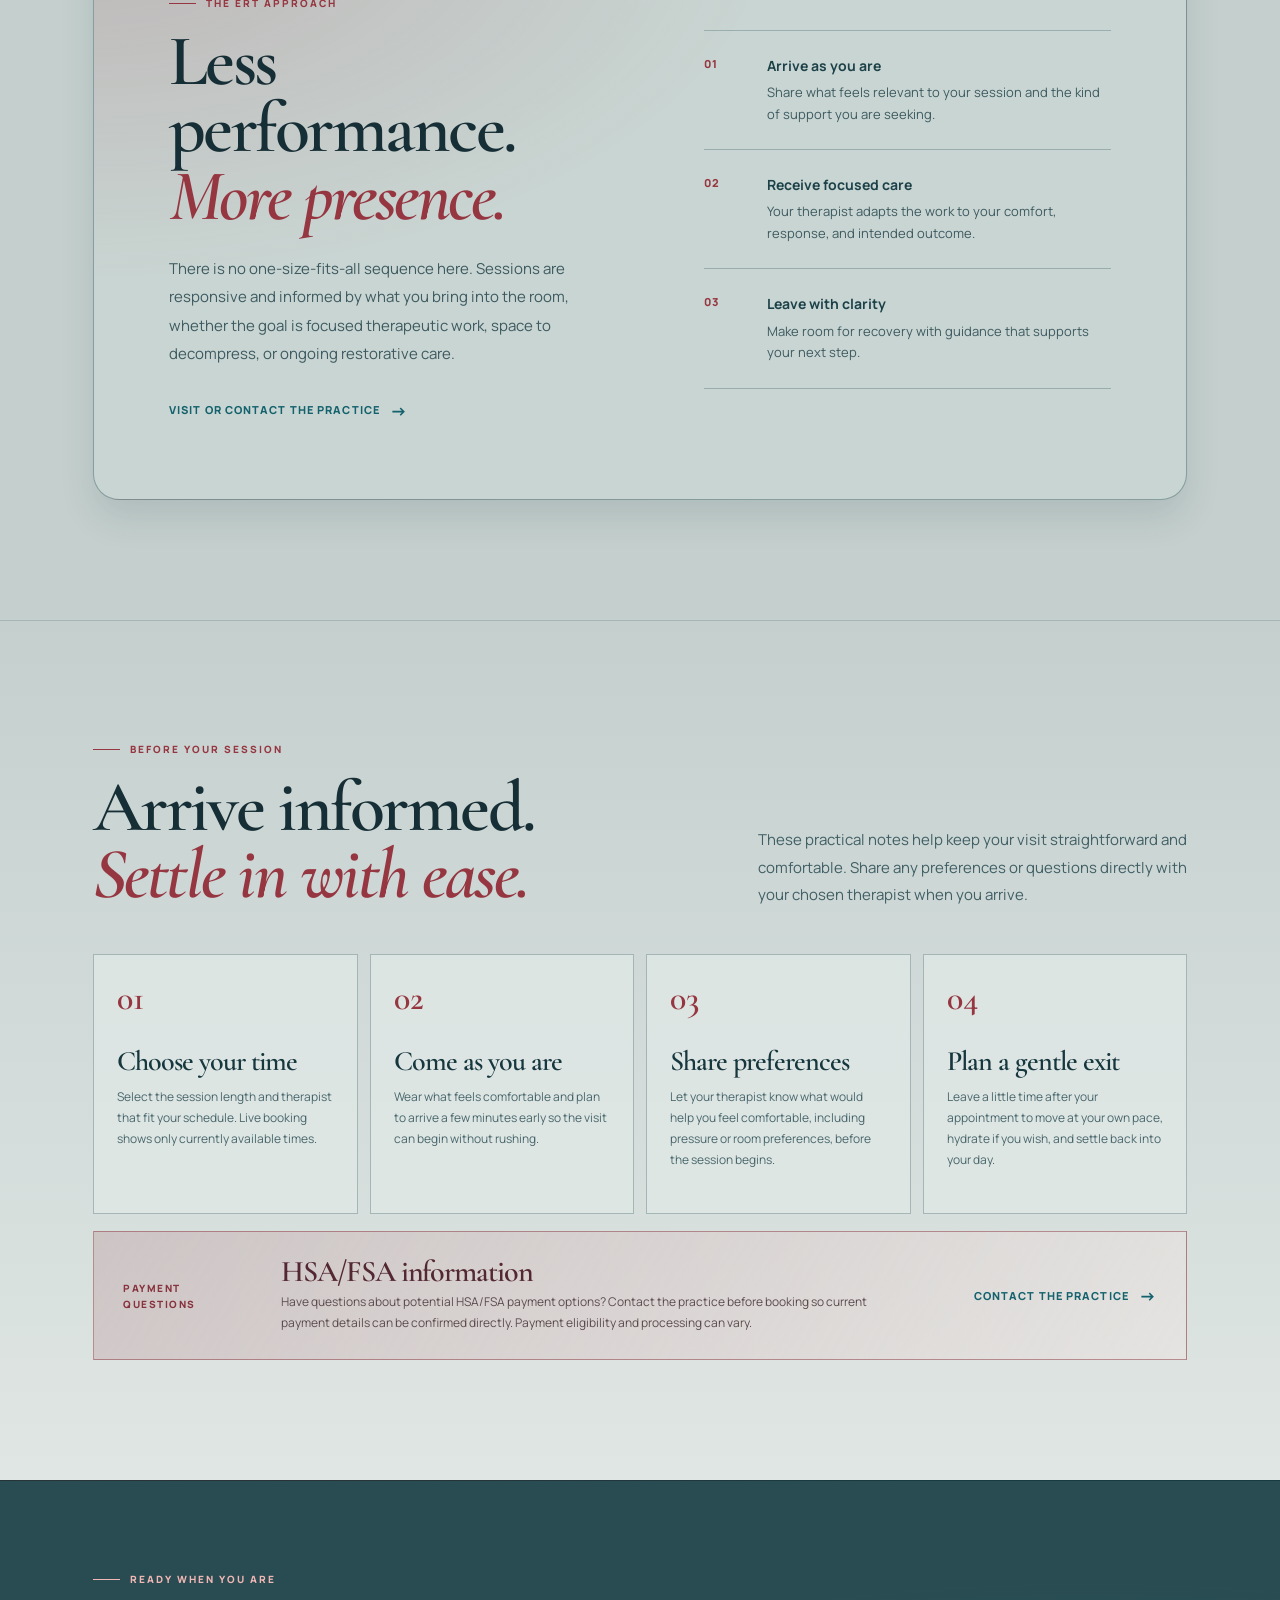
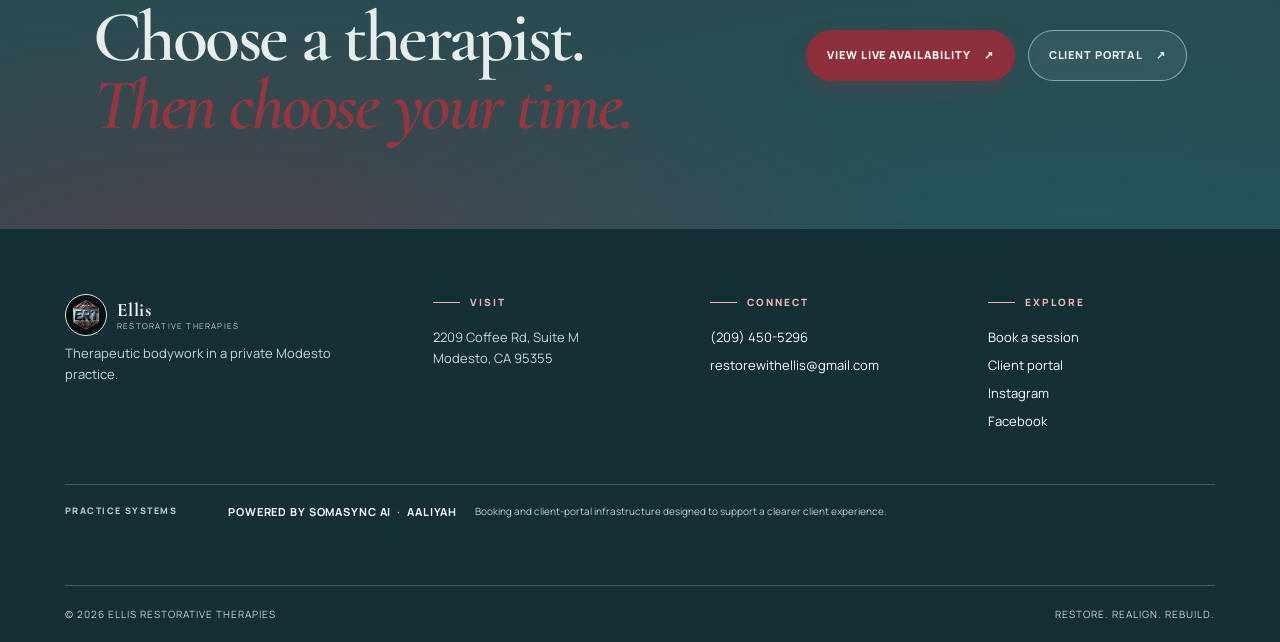
==== commit 107ff123: "Create dimensional ERT neon fiber hero" ====
--- a/index.html
+++ b/index.html
@@ -79,8 +79,15 @@
   <main id="main-content">
     <section class="hero-section">
       <div class="hero-orbit orbit-one"></div><div class="hero-orbit orbit-two"></div>
-      <div class="hero-grid">
-        <div class="hero-copy rise-in">
+      <div class="hero-fiber-field" aria-hidden="true"><span></span><span></span><span></span><span></span><span></span></div>
+      <div class="hero-grid hero-grid-logo-left">
+        <aside class="hero-logo-stage rise-in" aria-label="Official Ellis Restorative Therapies logo">
+          <div class="logo-mount">
+            <div class="logo-mount-plate"><img src="logo.png" alt="Official Ellis Restorative Therapies mark" /></div>
+          </div>
+          <p class="hero-logo-caption"><span>ERT</span> Ellis Restorative Therapies</p>
+        </aside>
+        <div class="hero-copy rise-in delay-one">
           <p class="eyebrow">Ellis Restorative Therapies · Modesto, California</p>
           <h1>Care that brings you <em>back to yourself.</em></h1>
           <p class="hero-lede">Therapeutic massage and neuromuscular massage in Modesto, California, delivered with focused attention and a clear path forward. Visit Zachary or Hunter Ellis at 2209 Coffee Rd, Suite M, then book live availability online.</p>
@@ -92,15 +99,6 @@
             <li>Private Modesto practice</li><li>Therapist-first booking</li><li>60 · 90 · 120 minute sessions</li>
           </ul>
         </div>
-        <aside class="hero-panel rise-in delay-one" aria-label="A focused approach to care">
-          <div class="hero-crest"><img src="logo.png" alt="Official Ellis Restorative Therapies mark" /></div>
-          <div class="panel-line"></div>
-          <span class="panel-icon">✦</span>
-          <p class="eyebrow">A grounded approach</p>
-          <h2>Restore. <em>Realign.</em> Rebuild.</h2>
-          <p>Every session begins with attention to what your body is carrying and ends with a plan that respects your pace.</p>
-          <a href="#approach" class="text-link">How we work <span>→</span></a>
-        </aside>
       </div>
     </section>
 
--- a/public-redesign.css
+++ b/public-redesign.css
@@ -49,3 +49,28 @@
 .credential-card-amta { grid-template-columns:1fr; }
 .credential-card-amta img { width:100%; height:82px; object-fit:contain; }
 .credential-text-mark { display:grid; place-items:center; width:100%; height:82px; border:1px solid rgba(22,92,101,.36); color:#1b626c; background:rgba(223,235,232,.45); font:700 28px/1 Manrope,sans-serif; letter-spacing:.12em; }
+
+/* Signature hero: the official mark is mounted left like a dimensional neon studio sign. */
+.hero-section { isolation:isolate; padding-top:112px; padding-bottom:102px; background:radial-gradient(ellipse at 15% 44%,rgba(23,111,124,.27),transparent 34%),radial-gradient(ellipse at 88% 20%,rgba(151,47,61,.19),transparent 40%),linear-gradient(132deg,#cbd8d6 0%,#a9c0bf 58%,#92acab 100%); }
+.hero-section::before { z-index:-2; opacity:.36; }
+.hero-fiber-field { position:absolute; z-index:-1; inset:0; overflow:hidden; pointer-events:none; opacity:.96; }
+.hero-fiber-field::before,.hero-fiber-field::after { content:""; position:absolute; inset:-12%; transform:rotate(-13deg); }
+.hero-fiber-field::before { background:repeating-radial-gradient(ellipse at 0% 58%,transparent 0 19px,rgba(18,75,82,.18) 20px 21px,transparent 22px 42px),repeating-linear-gradient(116deg,transparent 0 15px,rgba(27,109,119,.16) 16px 17px,transparent 18px 40px); filter:blur(.15px); }
+.hero-fiber-field::after { opacity:.72; background:linear-gradient(112deg,transparent 18%,rgba(146,47,60,.22) 19%,transparent 20% 42%,rgba(16,92,103,.20) 43%,transparent 44% 66%,rgba(146,47,60,.16) 67%,transparent 68%),linear-gradient(96deg,transparent 14%,rgba(238,244,241,.48) 14.4%,transparent 15%); mask-image:linear-gradient(90deg,#000,transparent 78%); }
+.hero-fiber-field span { position:absolute; display:block; width:130%; height:2px; left:-15%; border-radius:100%; background:linear-gradient(90deg,transparent,rgba(213,240,235,.78),rgba(20,112,122,.32),transparent); box-shadow:0 0 14px rgba(30,139,145,.30); transform-origin:left center; }
+.hero-fiber-field span:nth-child(1) { top:18%; transform:rotate(19deg); }.hero-fiber-field span:nth-child(2) { top:34%; transform:rotate(11deg); }.hero-fiber-field span:nth-child(3) { top:51%; transform:rotate(24deg); }.hero-fiber-field span:nth-child(4) { top:66%; transform:rotate(8deg); }.hero-fiber-field span:nth-child(5) { top:81%; transform:rotate(17deg); }
+.hero-grid-logo-left { grid-template-columns:minmax(360px,.86fr) minmax(0,1.14fr); gap:clamp(46px,7vw,120px); max-width:1240px; align-items:center; }
+.hero-logo-stage { position:relative; display:flex; min-height:520px; align-items:center; justify-content:flex-start; padding:36px 0 50px; }
+.logo-mount { position:relative; display:grid; place-items:center; width:min(100%,500px); aspect-ratio:1/1; padding:31px; background:linear-gradient(145deg,rgba(13,31,35,.98),rgba(9,17,20,.95)); border:1px solid rgba(236,247,243,.38); box-shadow:22px 26px 0 rgba(20,54,60,.26),0 34px 72px rgba(7,36,42,.38),inset 0 0 0 7px rgba(99,151,151,.15),inset 0 0 50px rgba(5,12,15,.75); transform:perspective(1000px) rotateY(4deg) rotateX(1.5deg); }
+.logo-mount::before { content:""; position:absolute; inset:13px; border:1px solid rgba(112,225,220,.52); box-shadow:0 0 17px rgba(22,177,181,.46),inset 0 0 14px rgba(19,183,183,.18); pointer-events:none; }
+.logo-mount::after { content:""; position:absolute; width:72%; height:72%; border-radius:50%; background:radial-gradient(circle,rgba(26,188,190,.52) 0,rgba(144,46,59,.24) 37%,transparent 70%); filter:blur(24px); opacity:.75; pointer-events:none; }
+.logo-mount-plate { position:relative; z-index:1; display:grid; place-items:center; width:100%; height:100%; padding:14px; border:1px solid rgba(232,245,241,.28); background:radial-gradient(circle at 50% 42%,rgba(19,94,102,.60),rgba(6,15,17,.88) 68%); box-shadow:inset 0 0 25px rgba(25,148,153,.35),0 0 24px rgba(14,105,113,.30); }
+.logo-mount-plate img { display:block; width:100%; height:100%; object-fit:contain; transform:translateZ(34px); filter:drop-shadow(0 11px 13px rgba(0,0,0,.72)); }
+.hero-logo-caption { position:absolute; left:0; bottom:3px; margin:0; color:#244c52; font-size:10px; font-weight:800; letter-spacing:.17em; text-transform:uppercase; }.hero-logo-caption span { color:#8d303d; margin-right:8px; }
+.hero-copy { max-width:680px; }.hero-copy h1 { max-width:670px; text-shadow:0 1px 0 rgba(255,255,255,.38); }.hero-copy .eyebrow { color:#7b2c36; }.hero-copy .hero-lede { color:#294a51; font-size:17px; font-weight:500; }
+@media (prefers-reduced-motion:no-preference) { .hero-fiber-field { animation:fiberBreathe 8s ease-in-out infinite alternate; }.logo-mount::before { animation:neonBreathe 5.5s ease-in-out infinite alternate; }.hero-fiber-field span { animation:fiberDrift 9s ease-in-out infinite alternate; }.hero-fiber-field span:nth-child(2),.hero-fiber-field span:nth-child(4) { animation-delay:-3.5s; } }
+@keyframes fiberBreathe { from { opacity:.74; transform:scale(1); } to { opacity:1; transform:scale(1.025); } }
+@keyframes neonBreathe { from { box-shadow:0 0 12px rgba(22,177,181,.34),inset 0 0 10px rgba(19,183,183,.12); } to { box-shadow:0 0 25px rgba(22,177,181,.72),0 0 44px rgba(147,48,62,.24),inset 0 0 19px rgba(19,183,183,.24); } }
+@keyframes fiberDrift { from { opacity:.43; } to { opacity:.86; } }
+@media (max-width:860px) { .hero-grid-logo-left { grid-template-columns:1fr; gap:18px; }.hero-logo-stage { min-height:370px; padding:12px 0 44px; }.logo-mount { width:min(100%,390px); }.hero-copy { max-width:650px; }.hero-logo-caption { bottom:4px; } }
+@media (max-width:540px) { .hero-section { padding-top:76px; padding-bottom:72px; }.hero-logo-stage { min-height:315px; }.logo-mount { width:min(100%,310px); padding:22px; }.logo-mount-plate { padding:9px; }.hero-fiber-field { opacity:.76; }.hero-logo-caption { font-size:8px; } }
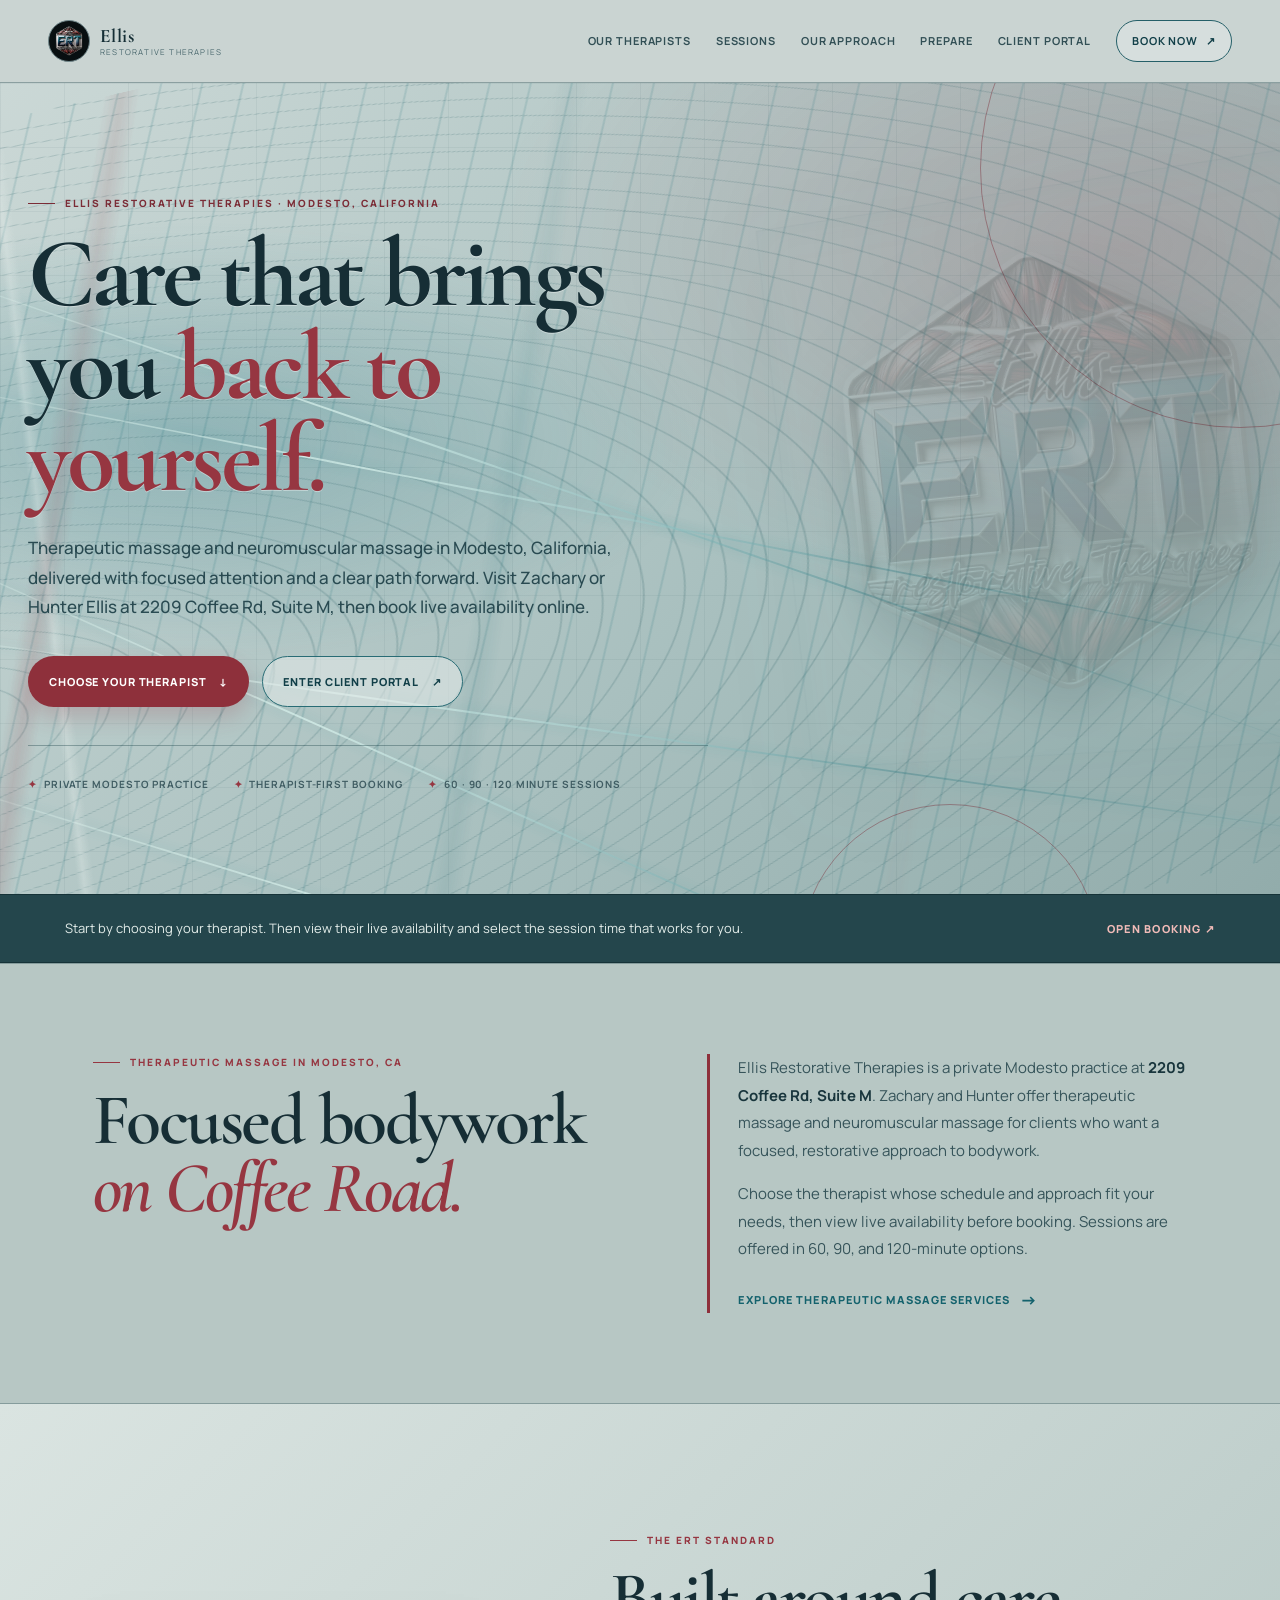
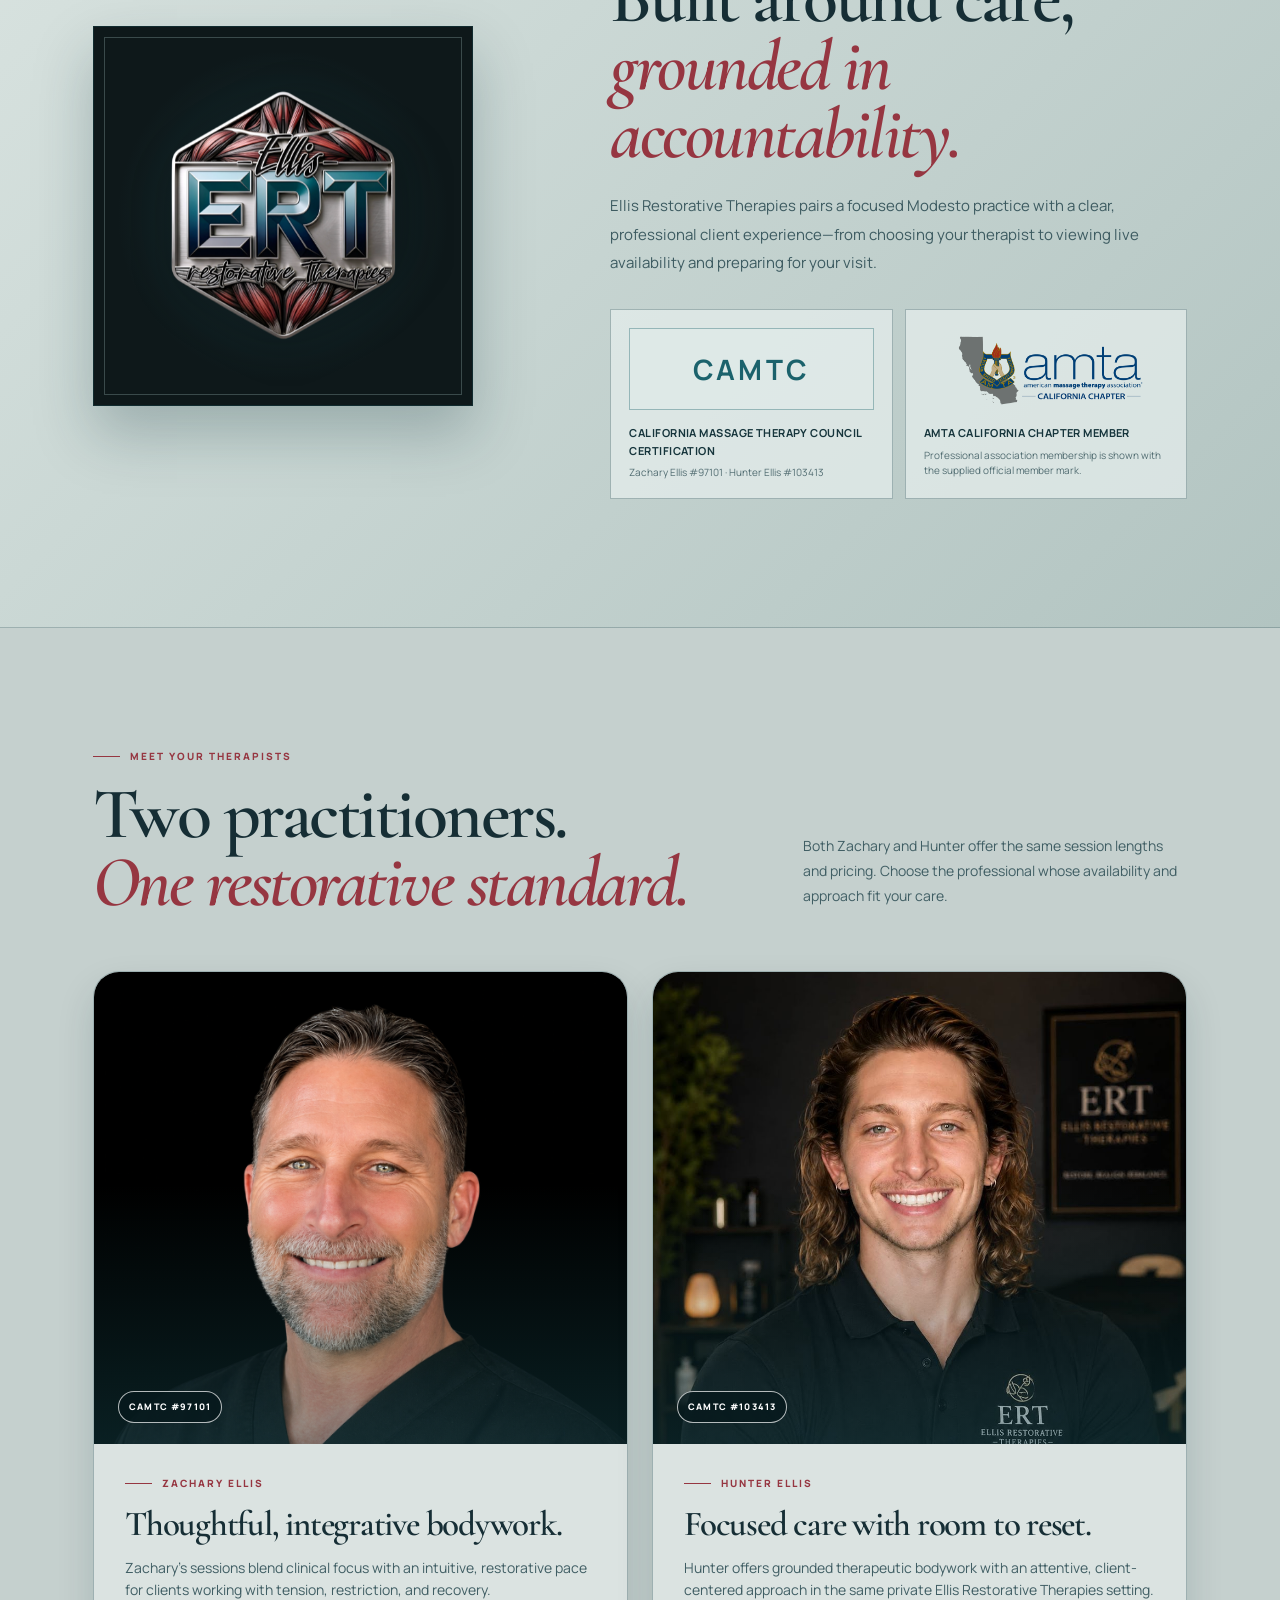
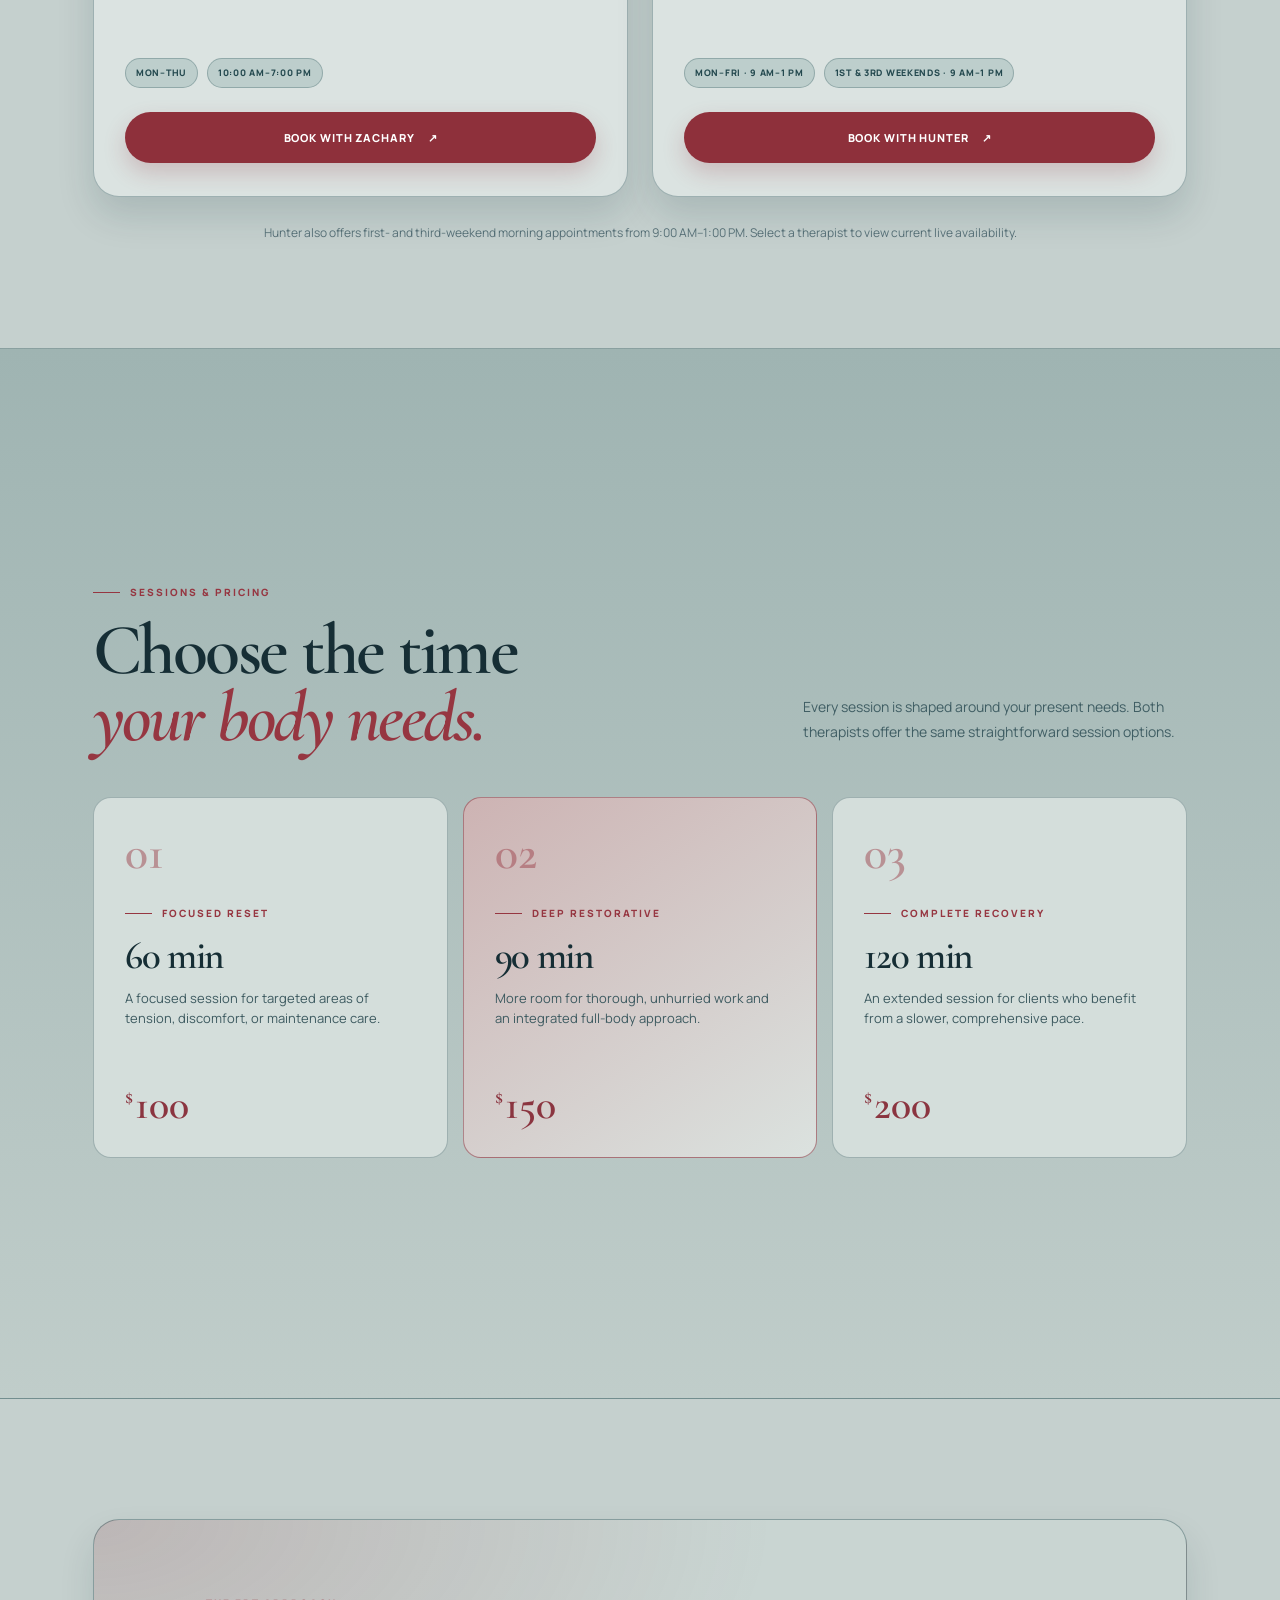
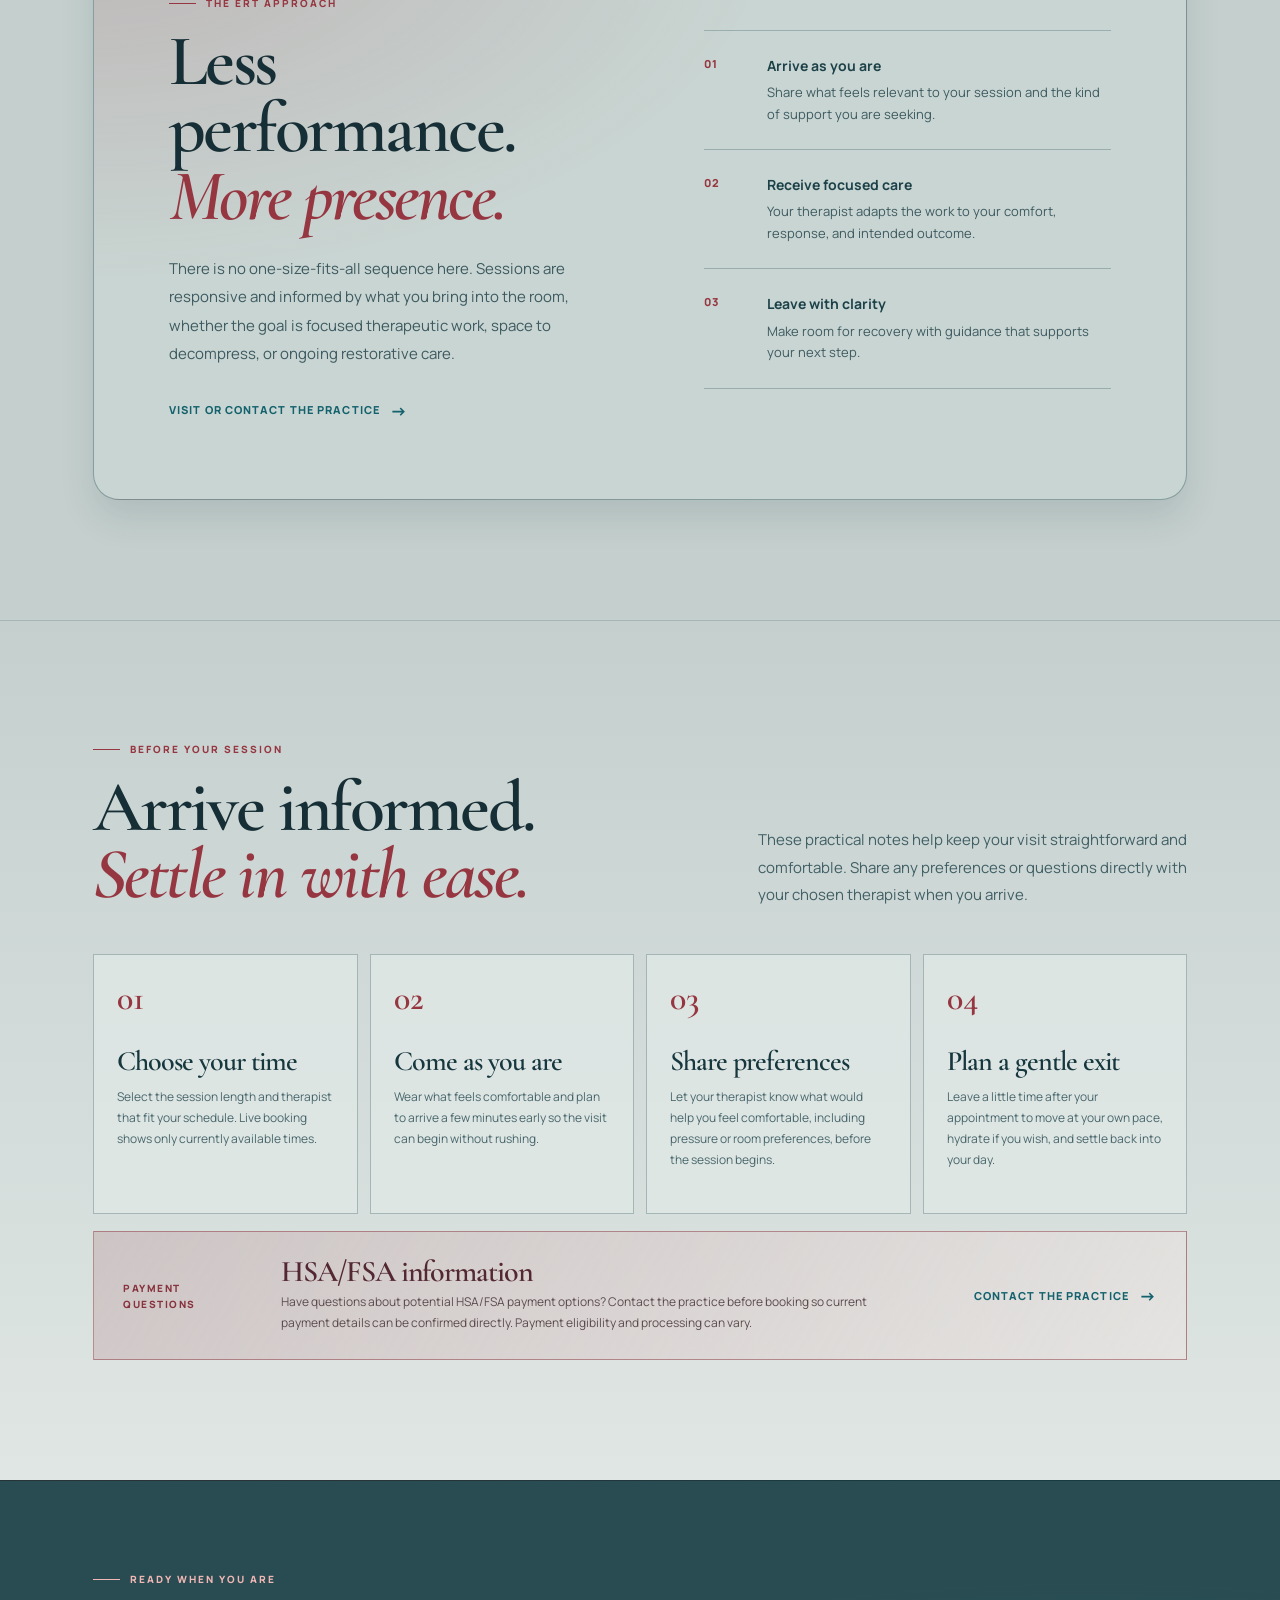
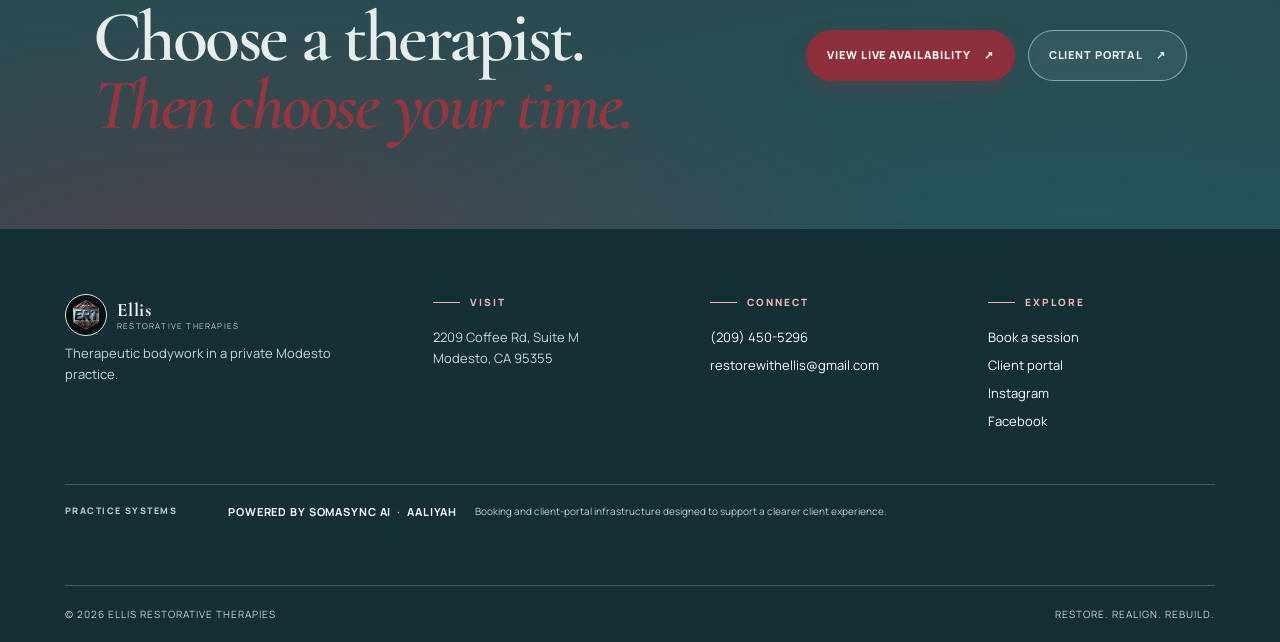
==== commit 4360fc0f: "Refine ERT hero as background mark" ====
--- a/index.html
+++ b/index.html
@@ -80,14 +80,9 @@
     <section class="hero-section">
       <div class="hero-orbit orbit-one"></div><div class="hero-orbit orbit-two"></div>
       <div class="hero-fiber-field" aria-hidden="true"><span></span><span></span><span></span><span></span><span></span></div>
+      <div class="hero-background-logo" aria-hidden="true"><span class="background-logo-halo"></span><img src="logo.png" alt="" /></div>
       <div class="hero-grid hero-grid-logo-left">
-        <aside class="hero-logo-stage rise-in" aria-label="Official Ellis Restorative Therapies logo">
-          <div class="logo-mount">
-            <div class="logo-mount-plate"><img src="logo.png" alt="Official Ellis Restorative Therapies mark" /></div>
-          </div>
-          <p class="hero-logo-caption"><span>ERT</span> Ellis Restorative Therapies</p>
-        </aside>
-        <div class="hero-copy rise-in delay-one">
+        <div class="hero-copy rise-in">
           <p class="eyebrow">Ellis Restorative Therapies · Modesto, California</p>
           <h1>Care that brings you <em>back to yourself.</em></h1>
           <p class="hero-lede">Therapeutic massage and neuromuscular massage in Modesto, California, delivered with focused attention and a clear path forward. Visit Zachary or Hunter Ellis at 2209 Coffee Rd, Suite M, then book live availability online.</p>
--- a/public-redesign.css
+++ b/public-redesign.css
@@ -74,3 +74,16 @@
 @keyframes fiberDrift { from { opacity:.43; } to { opacity:.86; } }
 @media (max-width:860px) { .hero-grid-logo-left { grid-template-columns:1fr; gap:18px; }.hero-logo-stage { min-height:370px; padding:12px 0 44px; }.logo-mount { width:min(100%,390px); }.hero-copy { max-width:650px; }.hero-logo-caption { bottom:4px; } }
 @media (max-width:540px) { .hero-section { padding-top:76px; padding-bottom:72px; }.hero-logo-stage { min-height:315px; }.logo-mount { width:min(100%,310px); padding:22px; }.logo-mount-plate { padding:9px; }.hero-fiber-field { opacity:.76; }.hero-logo-caption { font-size:8px; } }
+
+/* Refined hierarchy: the official mark is a translucent background signature, never a foreground panel. */
+.hero-grid-logo-left { grid-template-columns:minmax(0,720px); justify-content:start; }
+.hero-copy { position:relative; z-index:2; }
+.hero-background-logo { position:absolute; z-index:0; top:48%; right:clamp(-170px,-9vw,-70px); width:clamp(450px,54vw,780px); aspect-ratio:1; display:grid; place-items:center; pointer-events:none; transform:translateY(-50%) rotate(-6deg); opacity:.15; mix-blend-mode:multiply; filter:saturate(1.16) contrast(1.08); }
+.hero-background-logo::before { content:""; position:absolute; inset:9%; border:1px solid rgba(9,83,94,.36); box-shadow:inset 0 0 34px rgba(19,113,123,.26),0 28px 70px rgba(18,66,75,.20); transform:perspective(900px) rotateY(-9deg); }
+.hero-background-logo img { position:relative; z-index:1; display:block; width:88%; height:88%; object-fit:contain; filter:drop-shadow(0 26px 20px rgba(17,58,66,.64)); }
+.background-logo-halo { position:absolute; width:72%; height:72%; border-radius:50%; background:radial-gradient(circle,rgba(25,154,163,.50),rgba(146,47,60,.18) 42%,transparent 71%); filter:blur(26px); opacity:.6; }
+.hero-logo-stage,.logo-mount,.hero-logo-caption { display:none; }
+@media (prefers-reduced-motion:no-preference) { .hero-background-logo { animation:backgroundMarkBreathe 9s ease-in-out infinite alternate; } }
+@keyframes backgroundMarkBreathe { from { opacity:.12; transform:translateY(-50%) rotate(-6deg) scale(1); } to { opacity:.18; transform:translateY(-50%) rotate(-6deg) scale(1.018); } }
+@media (max-width:860px) { .hero-grid-logo-left { grid-template-columns:1fr; }.hero-background-logo { top:43%; right:-155px; width:620px; opacity:.12; }.hero-copy { max-width:620px; } }
+@media (max-width:540px) { .hero-background-logo { top:39%; right:-188px; width:520px; opacity:.10; }.hero-copy { max-width:100%; } }
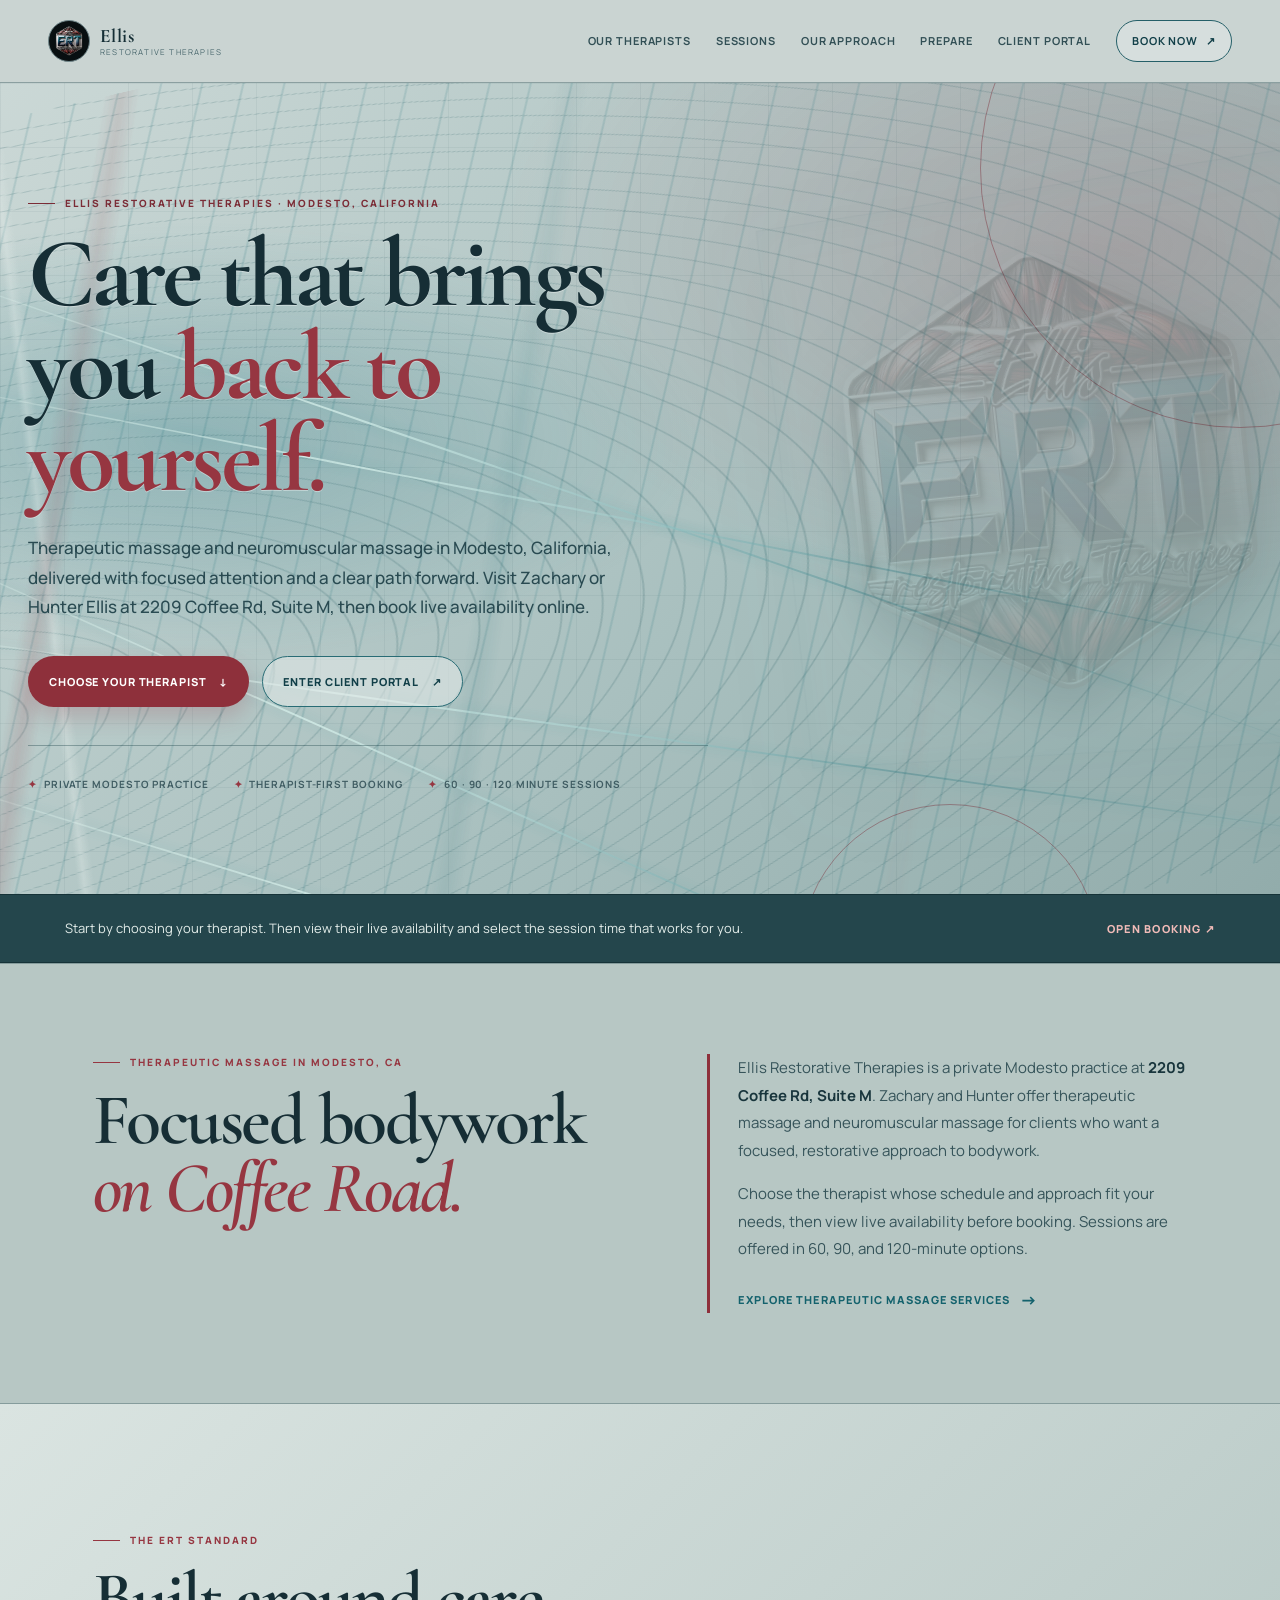
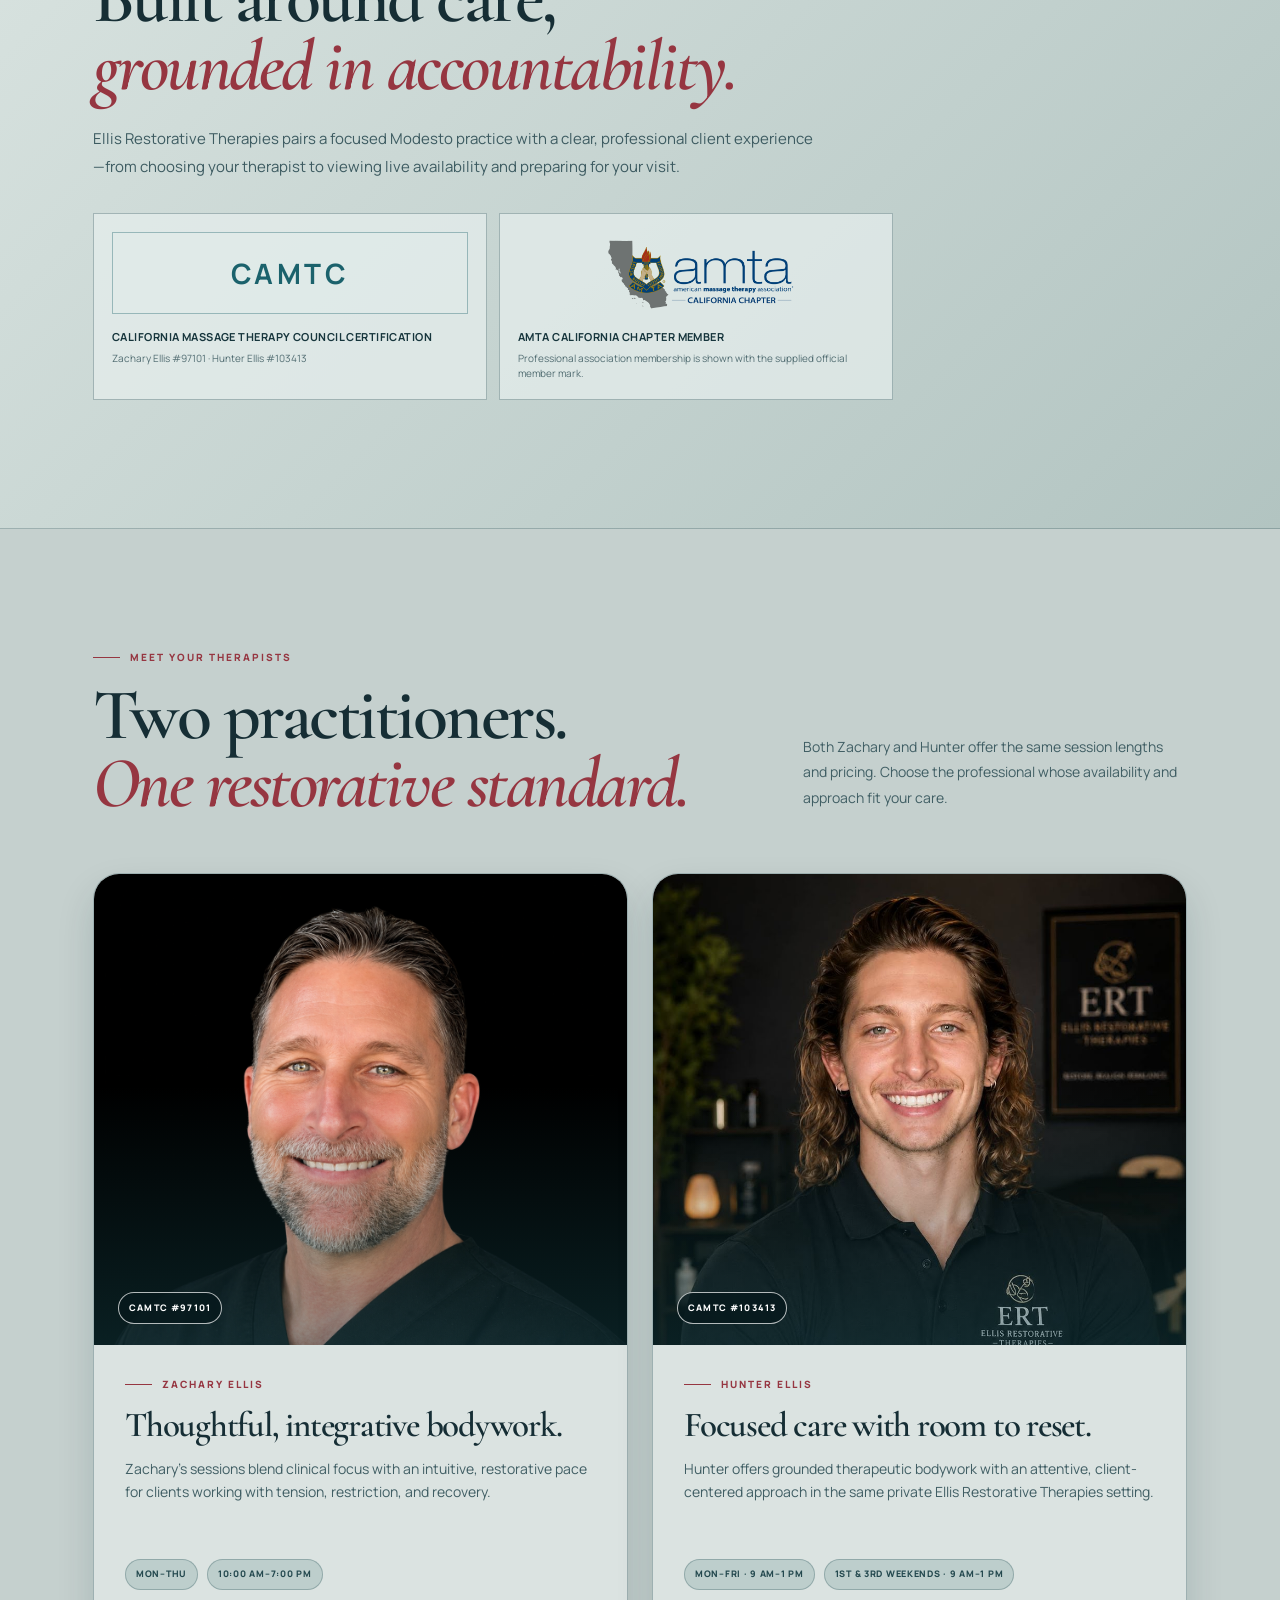
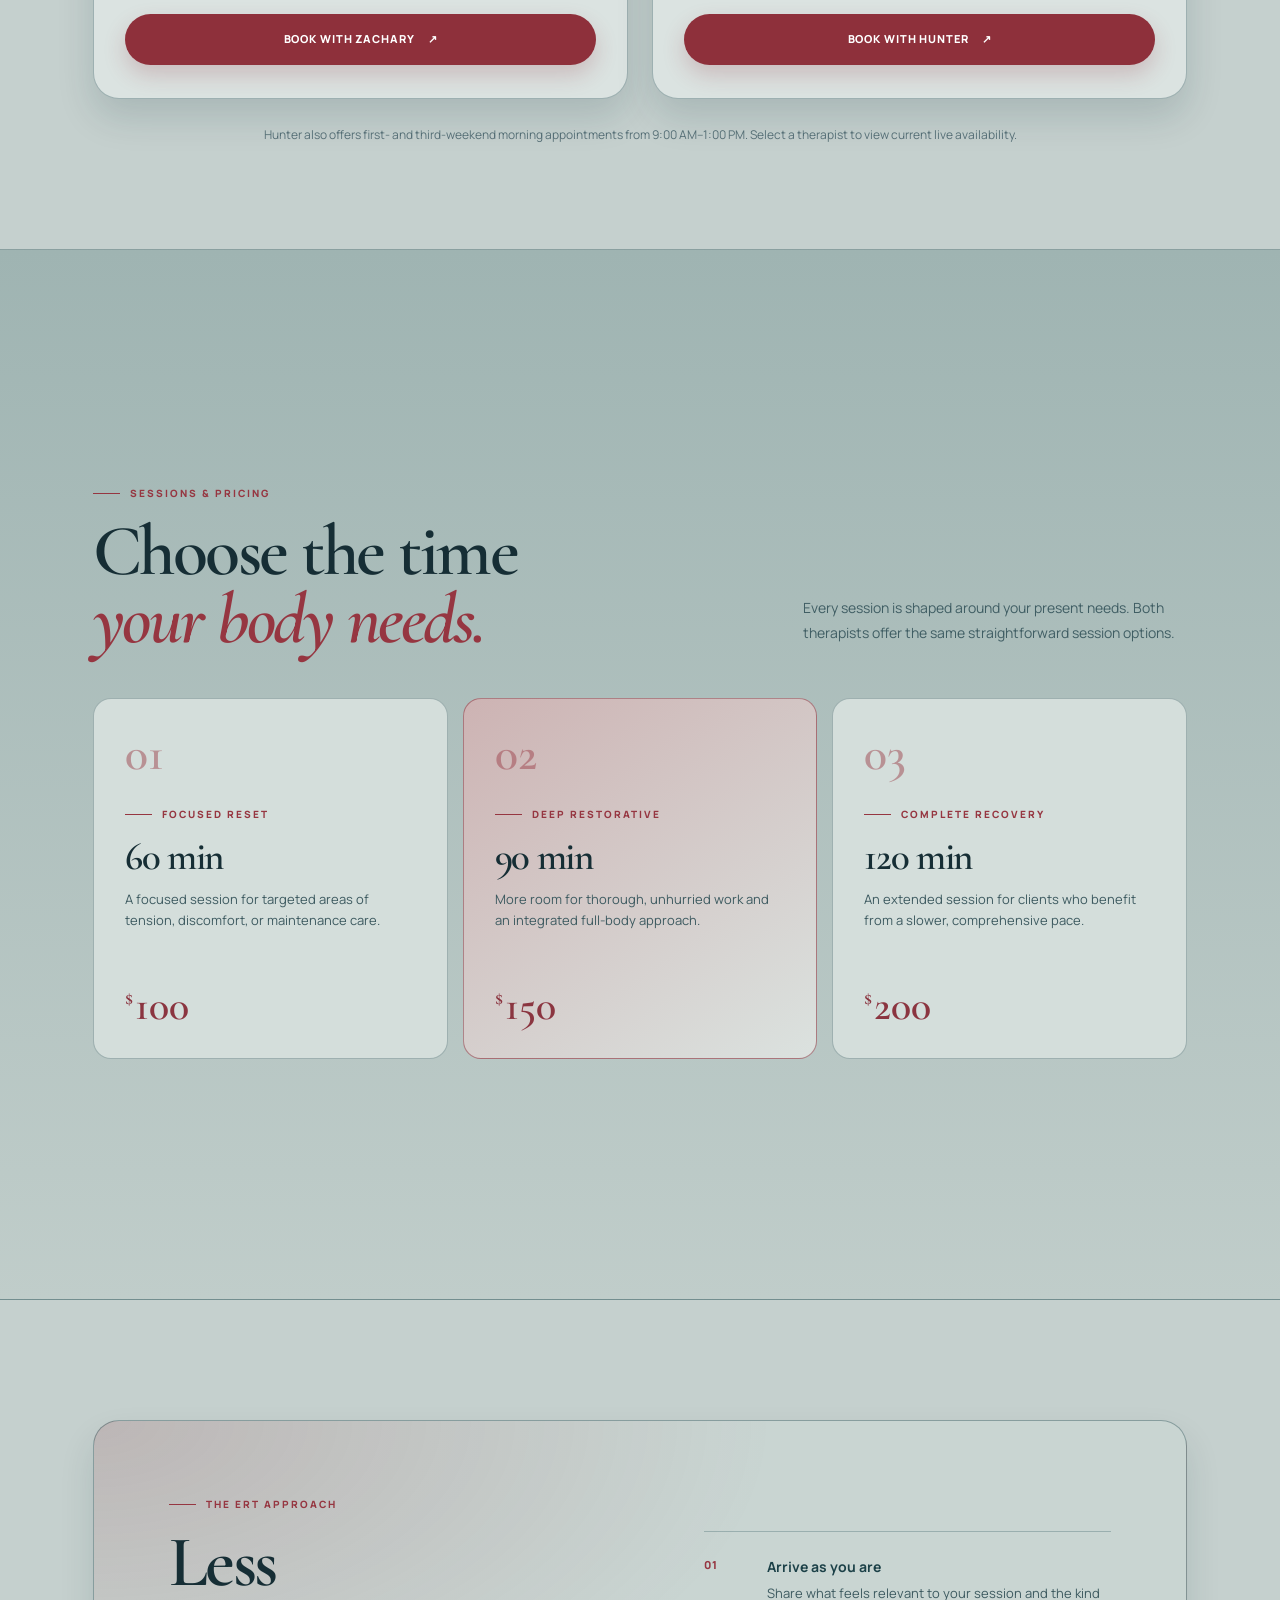
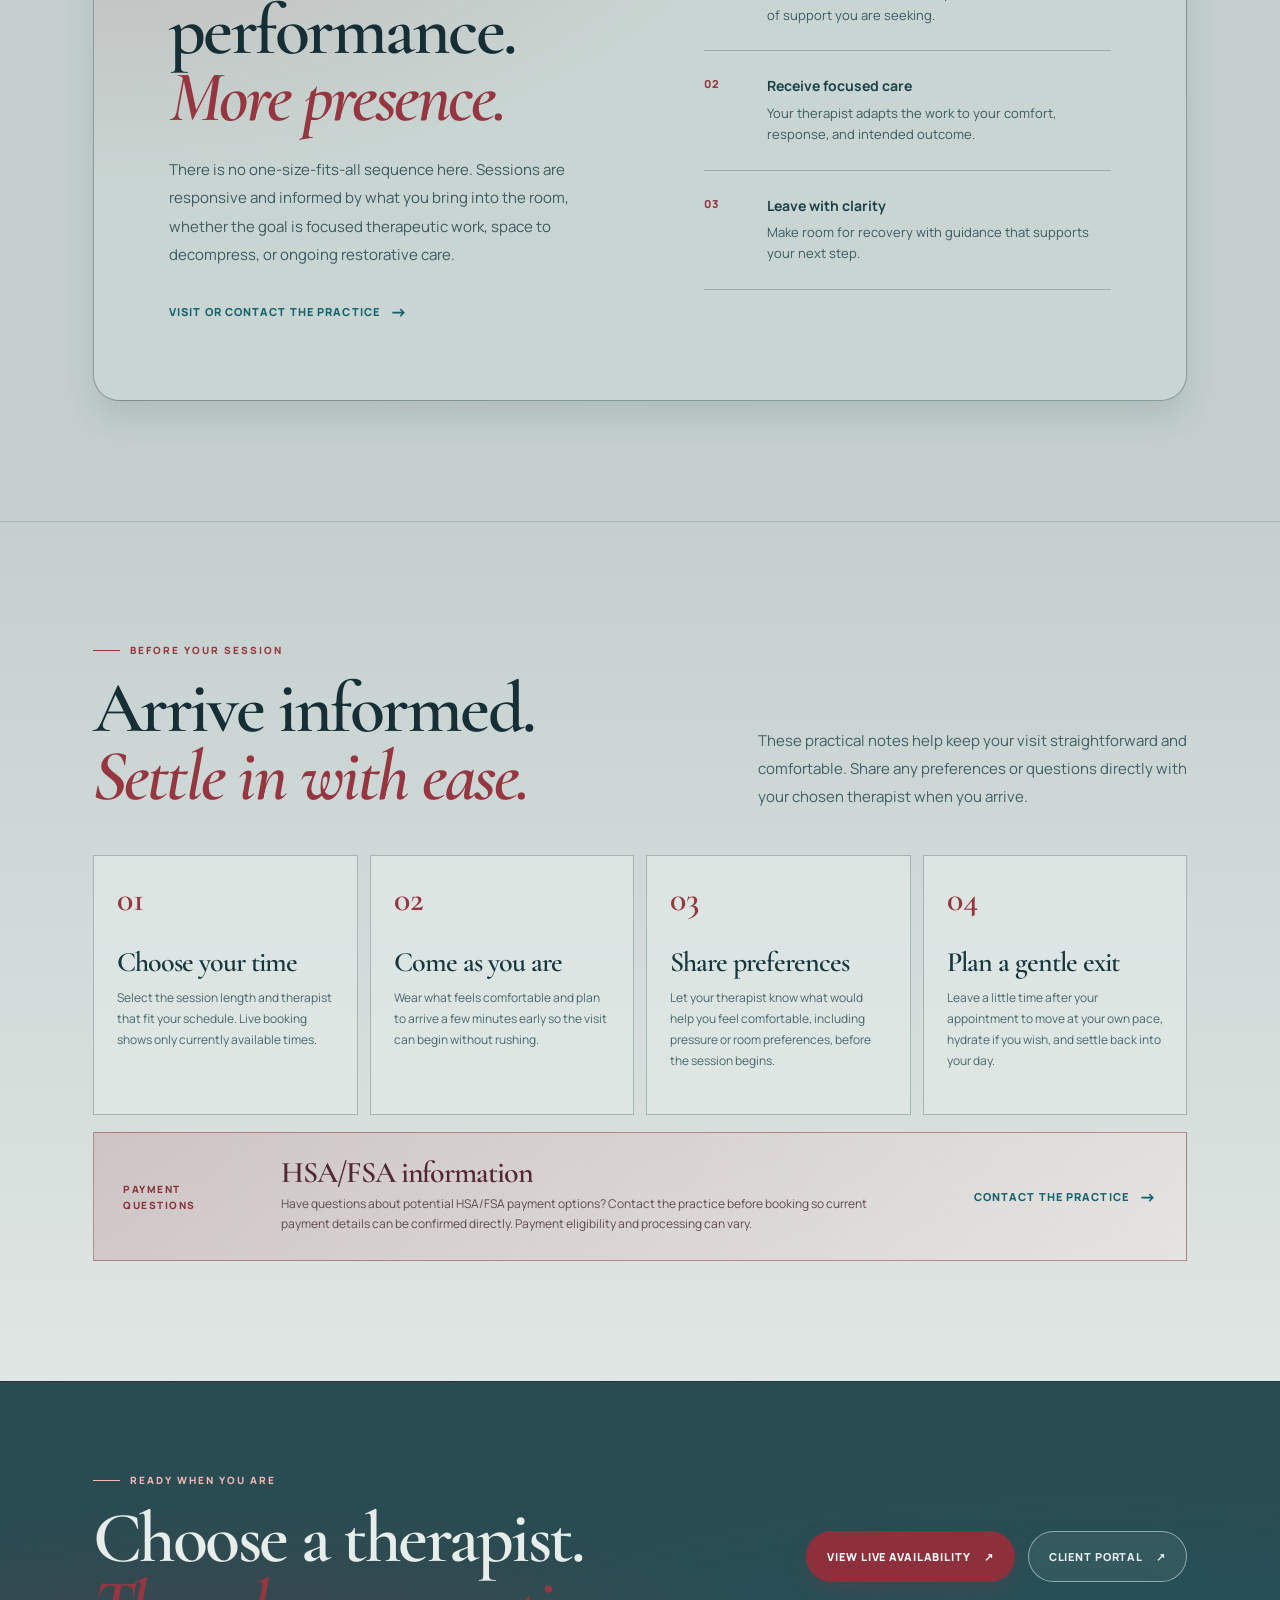
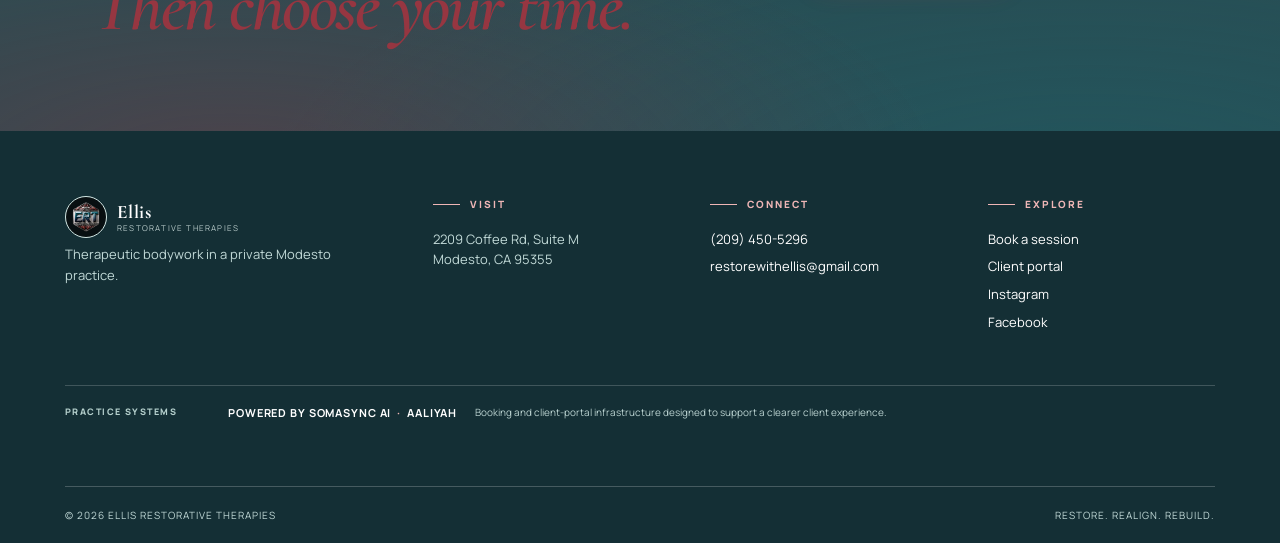
==== commit 7bfacbc0: "Refine ERT logo hierarchy and add private portal alert relay" ====
--- a/index.html
+++ b/index.html
@@ -115,7 +115,6 @@
 
     <section class="brand-trust-section" aria-labelledby="brand-trust-title">
       <div class="brand-trust-inner">
-        <div class="brand-hero-mark"><img src="logo.png" alt="Official Ellis Restorative Therapies logo" /></div>
         <div class="brand-trust-copy">
           <p class="eyebrow">The ERT standard</p>
           <h2 id="brand-trust-title">Built around care,<br><em>grounded in accountability.</em></h2>
--- a/public-redesign.css
+++ b/public-redesign.css
@@ -36,11 +36,11 @@
 .hero-section { background:radial-gradient(ellipse at 84% 16%,rgba(17,105,116,.30),transparent 42%),radial-gradient(ellipse at 10% 92%,rgba(143,39,51,.25),transparent 46%),linear-gradient(132deg,#d9e2e0 0%,#b7cac8 53%,#a5bbba 100%); }.hero-section::before { opacity:.66; background-image:linear-gradient(rgba(21,61,68,.16) 1px,transparent 1px),linear-gradient(90deg,rgba(21,61,68,.16) 1px,transparent 1px); }.hero-copy h1 { font-weight:700; }.hero-copy h1 em { font-style:normal; font-weight:700; }.hero-lede { color:#38545a; }.hero-panel { border:1px solid rgba(19,58,65,.45); background:linear-gradient(160deg,#dfe7e5,#b6c7c5); box-shadow:0 24px 55px rgba(16,50,57,.20); }.hero-crest { display:grid; place-items:center; width:142px; height:142px; padding:5px; margin:0 0 24px; border:1px solid rgba(147,54,65,.55); background:#0b1315; box-shadow:0 14px 24px rgba(13,38,43,.22); }.hero-crest img { display:block; width:100%; height:100%; object-fit:cover; }.hero-panel p:not(.eyebrow) { color:#405f65; }.hero-notes { color:#405d63; border-top-color:rgba(19,58,65,.35); }.button-gold { background:#8e303b; }.button-gold:hover { background:#6d222c; }.button-quiet { border-color:#286c75; color:#113f48; background:rgba(226,233,231,.58); }.button-quiet:hover { background:rgba(25,105,116,.14); }.orbit-one,.orbit-two { border-color:rgba(121,39,51,.42); }
 .intro-strip { color:#e2ece9; background:#24464c; border-color:rgba(6,27,31,.45); }.intro-strip a { color:#f1bbb8; }.therapist-section { background:#c5d0ce; }.section-heading>p,.therapist-copy>p:not(.eyebrow) { color:#405e64; }.therapist-card { border-color:rgba(20,62,69,.31); background:#dbe3e1; box-shadow:0 18px 36px rgba(16,50,56,.15); }.profile-meta span { background:#bdcecc; border-color:rgba(20,62,69,.26); color:#24494f; }.portrait-tag { background:rgba(7,25,29,.82); }.sessions-section { background:linear-gradient(180deg,#9fb4b2,#c0cdca); border-color:rgba(19,58,65,.31); }.session-card { border-color:rgba(19,58,65,.28); background:#d4dedb; }.session-card.featured { background:linear-gradient(145deg,#cdb3b3,#dbe2df); border-color:rgba(132,43,54,.50); }.session-card p:not(.eyebrow),.approach-copy>p:not(.eyebrow),.care-steps p { color:#3d5a60; }.approach-panel { border-color:rgba(19,58,65,.36); background:radial-gradient(ellipse at 0 0,rgba(132,43,54,.18),transparent 44%),#c9d5d2; box-shadow:0 18px 35px rgba(16,50,56,.12); }.care-steps li { border-color:rgba(19,58,65,.26); }.booking-band { background:radial-gradient(ellipse at 18% 110%,rgba(151,47,61,.32),transparent 48%),radial-gradient(ellipse at 85% 120%,rgba(18,108,119,.31),transparent 54%),#294c52; border-color:rgba(7,29,33,.45); }.booking-band,.booking-band h2 { color:#e6edeb; }.booking-band .eyebrow { color:#f1b7b4; }.booking-band .button-quiet { color:#e7f0ee; border-color:rgba(223,235,232,.55); background:rgba(255,255,255,.06); }.site-footer { background:#142f35; }.site-footer .brand-lockup strong { color:#fff; }.site-footer .brand-lockup small { color:#b9cbca; }
 .local-service-section { padding:90px 28px; background:#b7c7c4; border-top:1px solid rgba(19,58,65,.30); border-bottom:1px solid rgba(19,58,65,.30); }.local-service-inner { display:grid; grid-template-columns:minmax(0,.9fr) minmax(300px,.8fr); gap:75px; align-items:start; max-width:1094px; margin:auto; }.local-service-inner h2 { margin:0; max-width:520px; }.local-service-copy { padding-left:28px; border-left:3px solid #8e303b; }.local-service-copy p { color:#36545a; font-size:15px; line-height:1.85; }.local-service-copy strong { color:#18353c; }.local-service-copy .text-link { margin-top:8px; }
-.brand-trust-section { padding:clamp(72px,10vw,130px) 28px; background:linear-gradient(135deg,#dae4e1,#b2c4c1); border-bottom:1px solid rgba(19,58,65,.30); }.brand-trust-inner { display:grid; grid-template-columns:minmax(270px,.72fr) minmax(0,1fr); gap:clamp(44px,8vw,115px); align-items:center; max-width:1094px; margin:auto; }.brand-hero-mark { position:relative; display:grid; place-items:center; width:min(100%,380px); aspect-ratio:1; padding:18px; border:1px solid rgba(21,62,69,.50); background:radial-gradient(circle,rgba(47,125,135,.26),transparent 62%),#0e181a; box-shadow:0 28px 55px rgba(14,49,55,.25); }.brand-hero-mark::before { content:""; position:absolute; inset:10px; border:1px solid rgba(174,203,200,.28); pointer-events:none; }.brand-hero-mark img { position:relative; z-index:1; display:block; width:100%; height:100%; object-fit:contain; }.brand-trust-copy h2 { margin:0 0 24px; }.brand-trust-copy>p:not(.eyebrow) { max-width:595px; color:#3d5b61; font-size:15px; line-height:1.9; }.credential-grid { display:grid; grid-template-columns:1fr 1fr; gap:12px; margin-top:31px; }.credential-card { display:grid; grid-template-columns:76px 1fr; gap:14px; align-items:center; min-height:112px; padding:13px; border:1px solid rgba(19,58,65,.30); background:rgba(231,239,237,.72); transition:transform .18s var(--ease),box-shadow .18s var(--ease); }.credential-card:hover { transform:translateY(-3px); box-shadow:0 12px 22px rgba(18,59,65,.13); }.credential-card img { width:76px; height:66px; object-fit:contain; mix-blend-mode:multiply; }.credential-card b { display:block; color:#16353c; font-size:11px; letter-spacing:.04em; text-transform:uppercase; }.credential-card small { display:block; margin-top:6px; color:#526d72; font-size:10px; line-height:1.5; }.credential-card-amta { grid-template-columns:58px 1fr; }.credential-monogram { display:grid; place-items:center; width:58px; height:58px; border:1px solid rgba(19,58,65,.42); color:#1a616b; font:700 17px/1 Manrope,sans-serif; letter-spacing:-.08em; }
+.brand-trust-section { padding:clamp(72px,10vw,130px) 28px; background:linear-gradient(135deg,#dae4e1,#b2c4c1); border-bottom:1px solid rgba(19,58,65,.30); }.brand-trust-inner { display:block; max-width:1094px; margin:auto; }.brand-trust-copy { max-width:800px; }.brand-trust-copy h2 { margin:0 0 24px; }.brand-trust-copy>p:not(.eyebrow) { max-width:720px; color:#3d5b61; font-size:15px; line-height:1.9; }.credential-grid { display:grid; grid-template-columns:1fr 1fr; gap:12px; margin-top:31px; }.credential-card { display:grid; grid-template-columns:76px 1fr; gap:14px; align-items:center; min-height:112px; padding:13px; border:1px solid rgba(19,58,65,.30); background:rgba(231,239,237,.72); transition:transform .18s var(--ease),box-shadow .18s var(--ease); }.credential-card:hover { transform:translateY(-3px); box-shadow:0 12px 22px rgba(18,59,65,.13); }.credential-card img { width:76px; height:66px; object-fit:contain; mix-blend-mode:multiply; }.credential-card b { display:block; color:#16353c; font-size:11px; letter-spacing:.04em; text-transform:uppercase; }.credential-card small { display:block; margin-top:6px; color:#526d72; font-size:10px; line-height:1.5; }.credential-card-amta { grid-template-columns:58px 1fr; }.credential-monogram { display:grid; place-items:center; width:58px; height:58px; border:1px solid rgba(19,58,65,.42); color:#1a616b; font:700 17px/1 Manrope,sans-serif; letter-spacing:-.08em; }
 .prepare-section { padding:120px 28px; background:linear-gradient(180deg,#c5d0ce,#dfe6e4); border-top:1px solid rgba(19,58,65,.28); }.prepare-inner { max-width:1094px; margin:auto; }.prepare-heading { display:grid; grid-template-columns:minmax(0,.9fr) minmax(280px,.65fr); gap:70px; align-items:end; margin-bottom:45px; }.prepare-heading h2 { margin:0; }.prepare-heading>p:not(.eyebrow) { margin:0; color:#405f65; font-size:15px; line-height:1.85; }.prepare-grid { display:grid; grid-template-columns:repeat(4,1fr); gap:12px; }.prepare-card { min-height:260px; padding:27px 23px; border:1px solid rgba(19,58,65,.28); background:rgba(226,235,232,.68); }.prepare-card span { color:#963641; font:600 34px/1 'Cormorant Garamond',serif; }.prepare-card h3 { margin:31px 0 12px; color:#17373e; font-size:28px; }.prepare-card p { margin:0; color:#49666c; font-size:12px; line-height:1.75; }.payment-note { display:grid; grid-template-columns:130px minmax(0,1fr) auto; gap:28px; align-items:center; margin-top:17px; padding:26px 29px; border:1px solid rgba(132,43,54,.47); background:linear-gradient(120deg,rgba(150,54,65,.16),rgba(236,228,225,.56)); }.payment-note>span { color:#87323c; font-size:10px; font-weight:800; letter-spacing:.15em; text-transform:uppercase; }.payment-note h3 { margin:0 0 6px; color:#532832; font-size:30px; }.payment-note p { margin:0; max-width:615px; color:#5c4b4e; font-size:12px; line-height:1.7; }.payment-note .text-link { margin:0; white-space:nowrap; }
 .systems-credit { display:grid; grid-template-columns:145px auto 1fr; gap:18px; align-items:center; max-width:1150px; margin:45px auto 0; padding:18px 0; border-top:1px solid rgba(255,255,255,.19); color:#d9e8e6; }.systems-credit>span { color:#b4cfcc; font-size:9px; font-weight:800; letter-spacing:.16em; text-transform:uppercase; }.systems-credit strong { color:#fff; font-size:11px; letter-spacing:.08em; text-transform:uppercase; }.systems-credit strong i { color:#eeb5b2; font-style:normal; padding:0 3px; }.systems-credit p { margin:0; color:#b9d1cf; font-size:10px; line-height:1.5; }
 @media (max-width:860px) { .local-service-inner { grid-template-columns:1fr; gap:28px; }.local-service-copy { padding-left:20px; } }
-@media (max-width:860px) { .brand-trust-inner,.prepare-heading { grid-template-columns:1fr; gap:30px; }.brand-hero-mark { width:min(100%,340px); }.prepare-grid { grid-template-columns:1fr 1fr; }.payment-note { grid-template-columns:1fr; gap:10px; }.payment-note .text-link { margin-top:8px; }.systems-credit { grid-template-columns:1fr; gap:5px; } }
+@media (max-width:860px) { .brand-trust-inner,.prepare-heading { grid-template-columns:1fr; gap:30px; }.prepare-grid { grid-template-columns:1fr 1fr; }.payment-note { grid-template-columns:1fr; gap:10px; }.payment-note .text-link { margin-top:8px; }.systems-credit { grid-template-columns:1fr; gap:5px; } }
 @media (max-width:540px) { .local-service-section,.brand-trust-section,.prepare-section { padding-left:20px; padding-right:20px; }.local-service-section { padding-top:64px; padding-bottom:64px; }.credential-grid,.prepare-grid { grid-template-columns:1fr; }.prepare-card { min-height:0; }.payment-note { padding:23px 20px; } }
 
 /* Keep official credential files intact while providing sufficient display area for legible web use. */
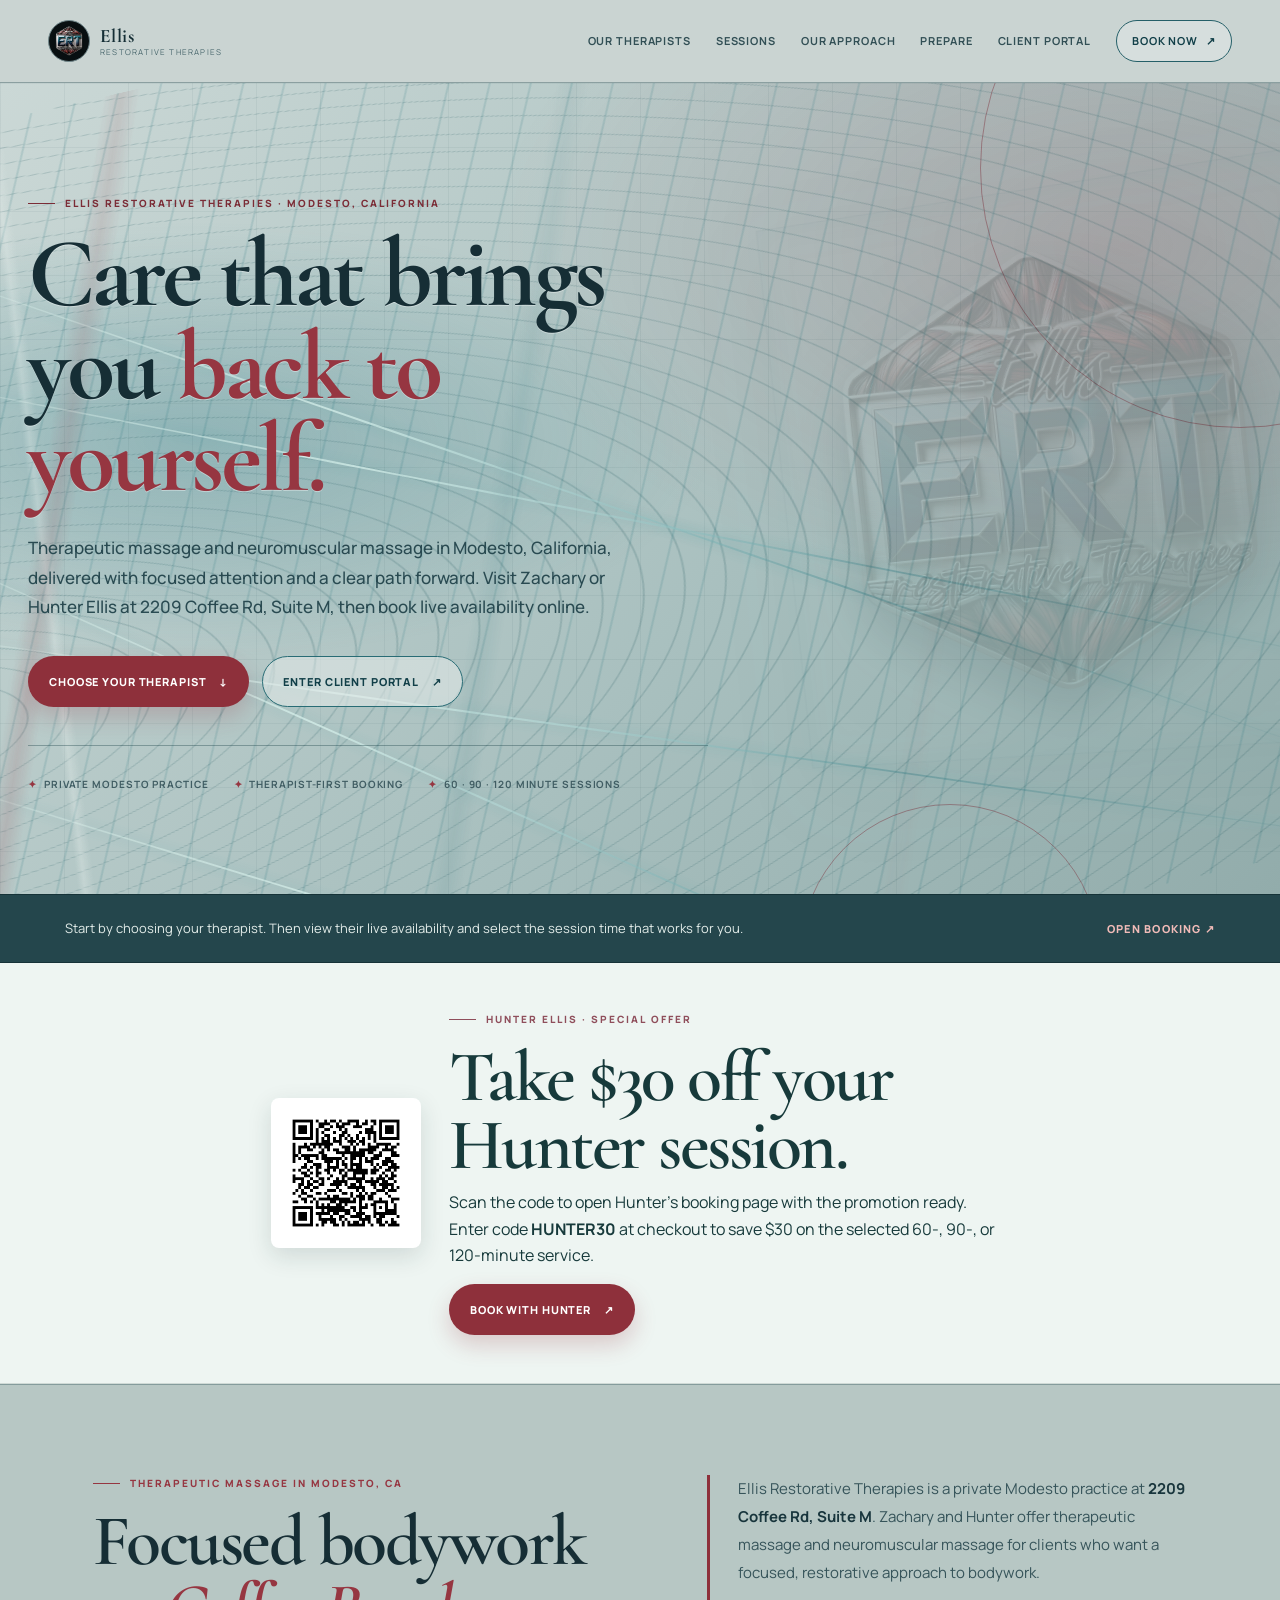
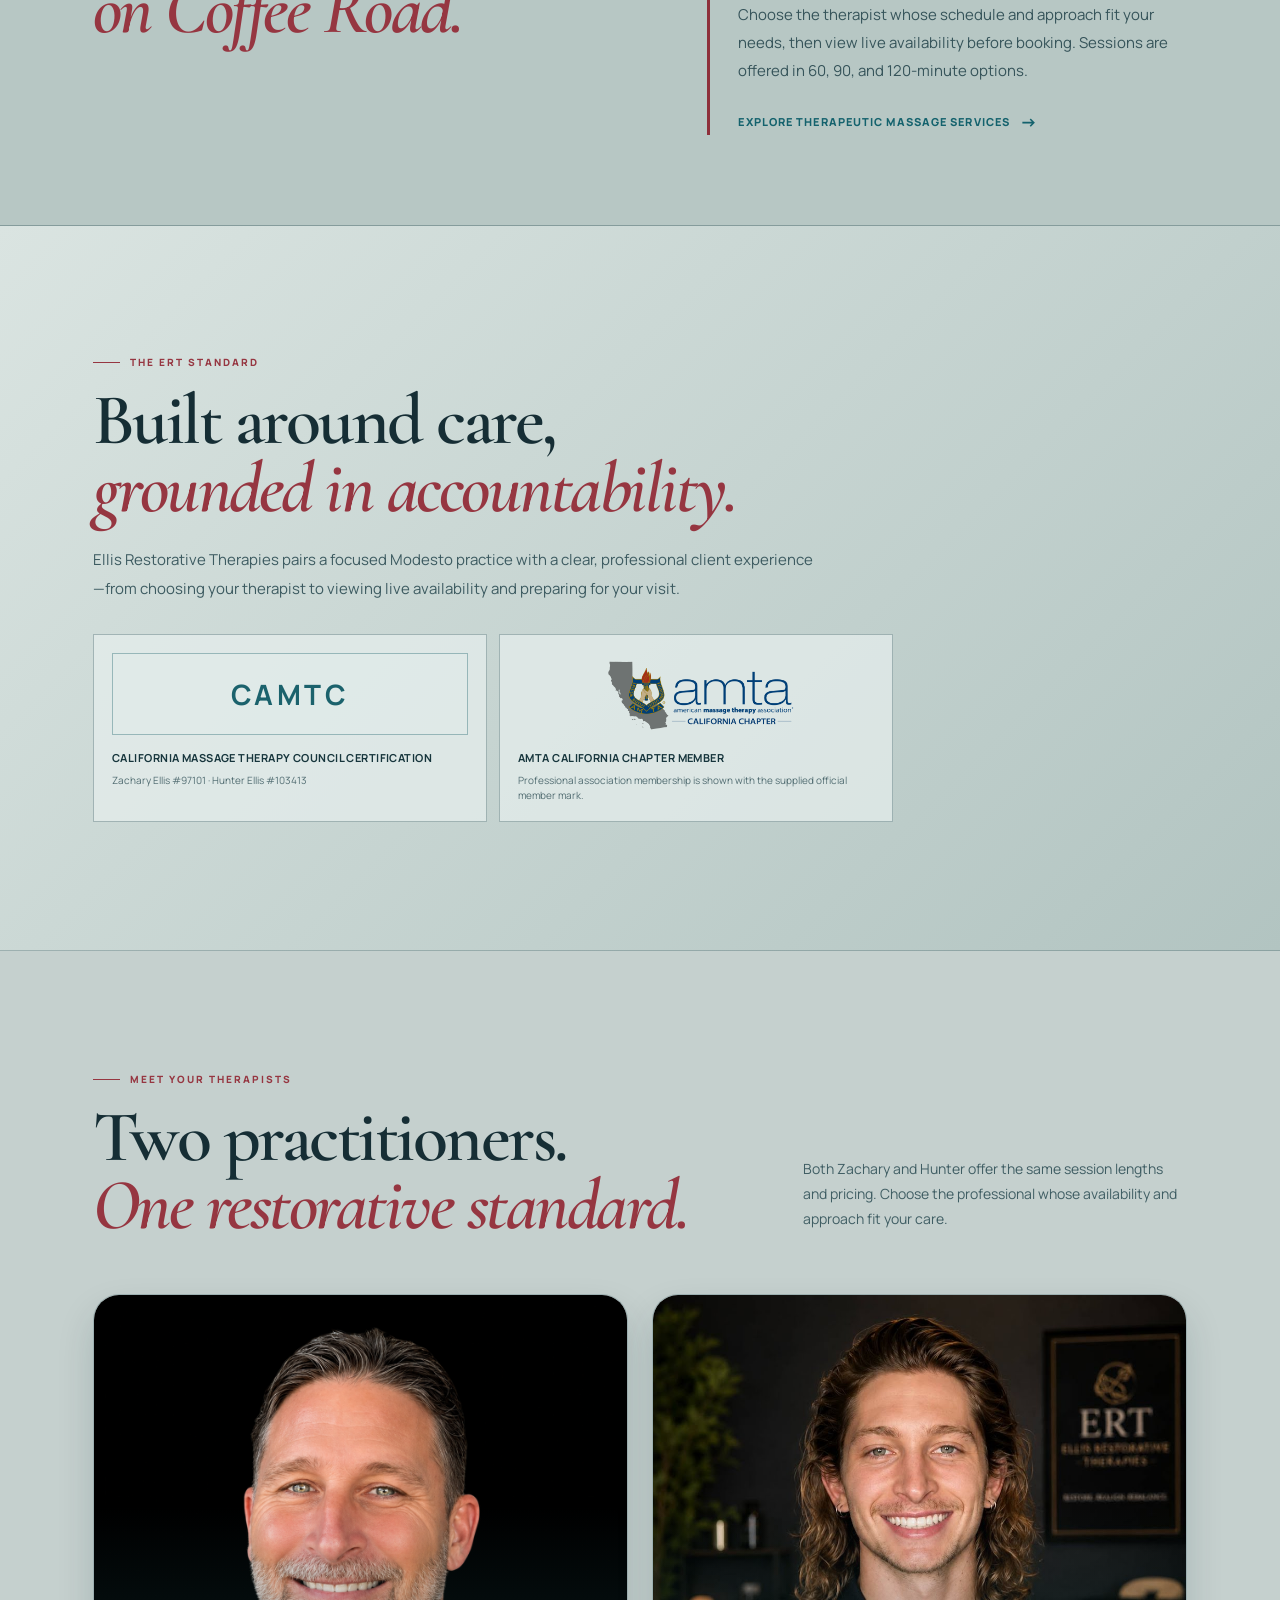
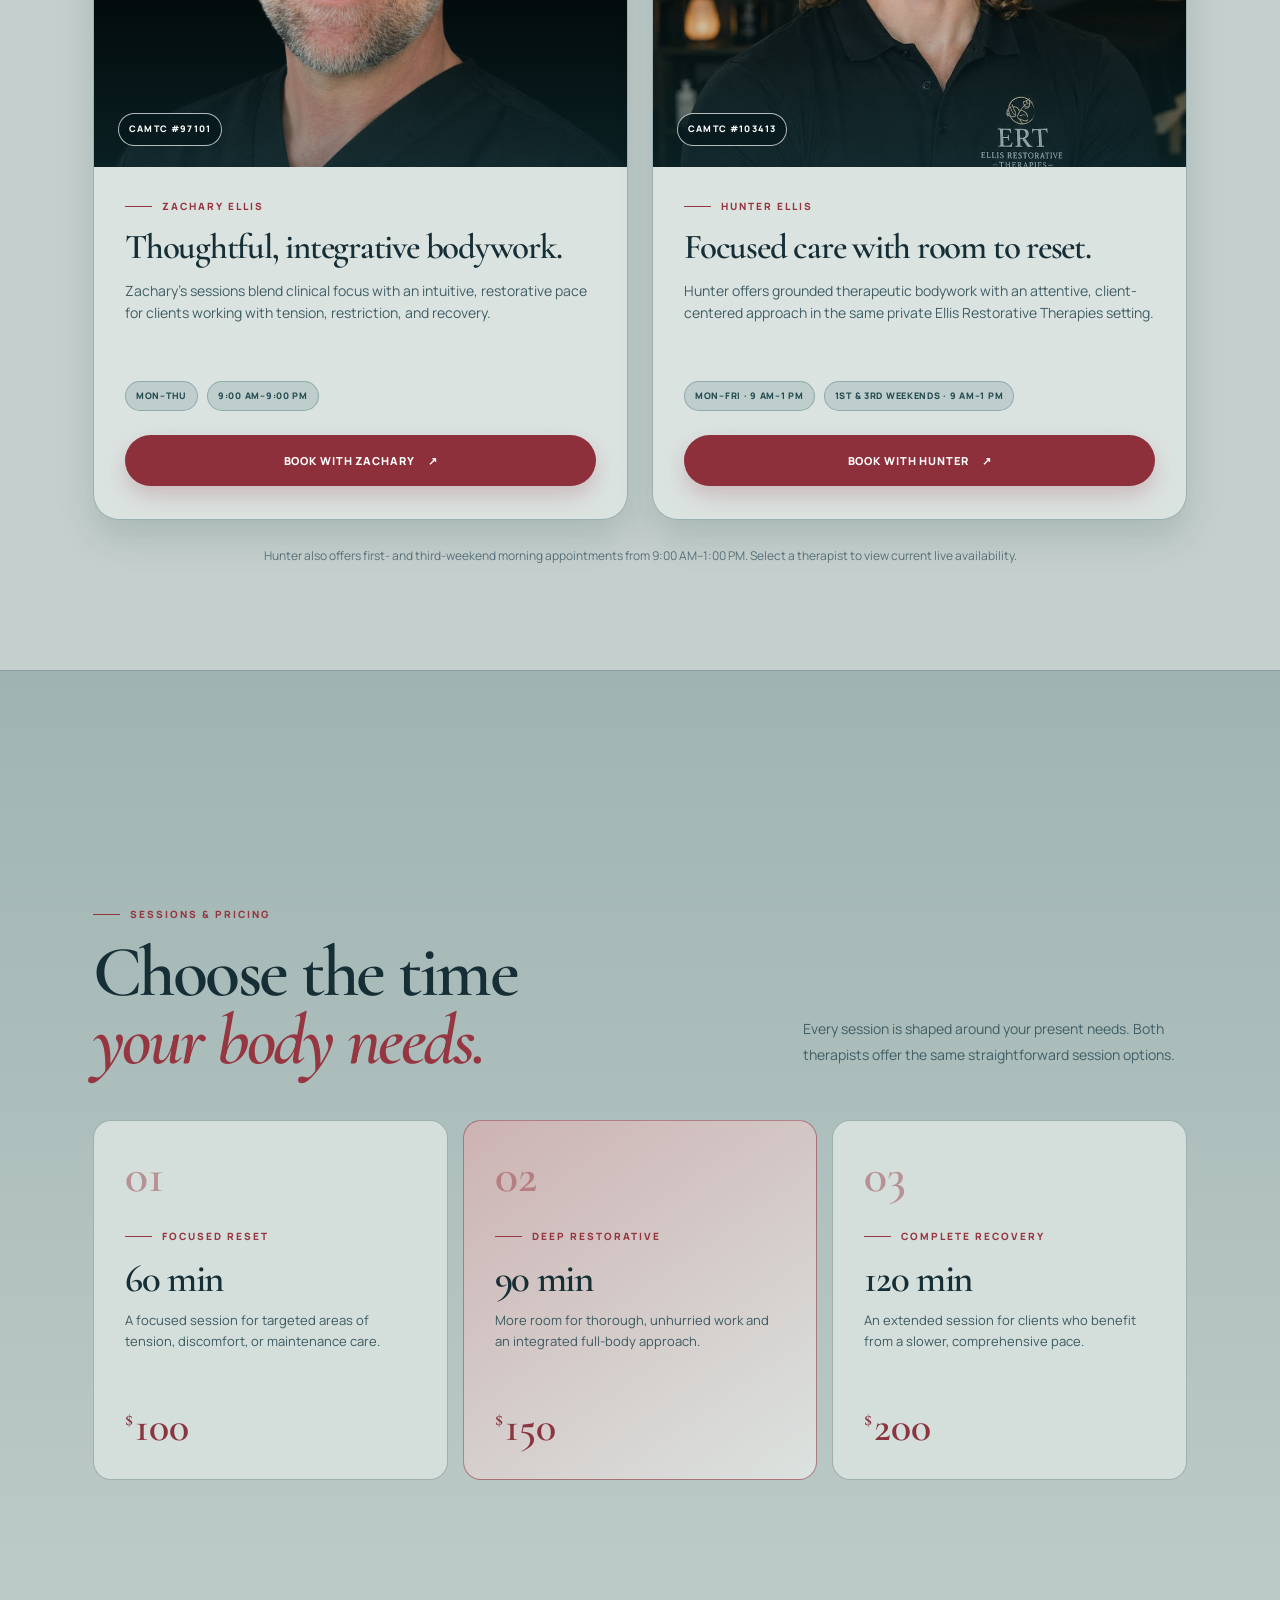
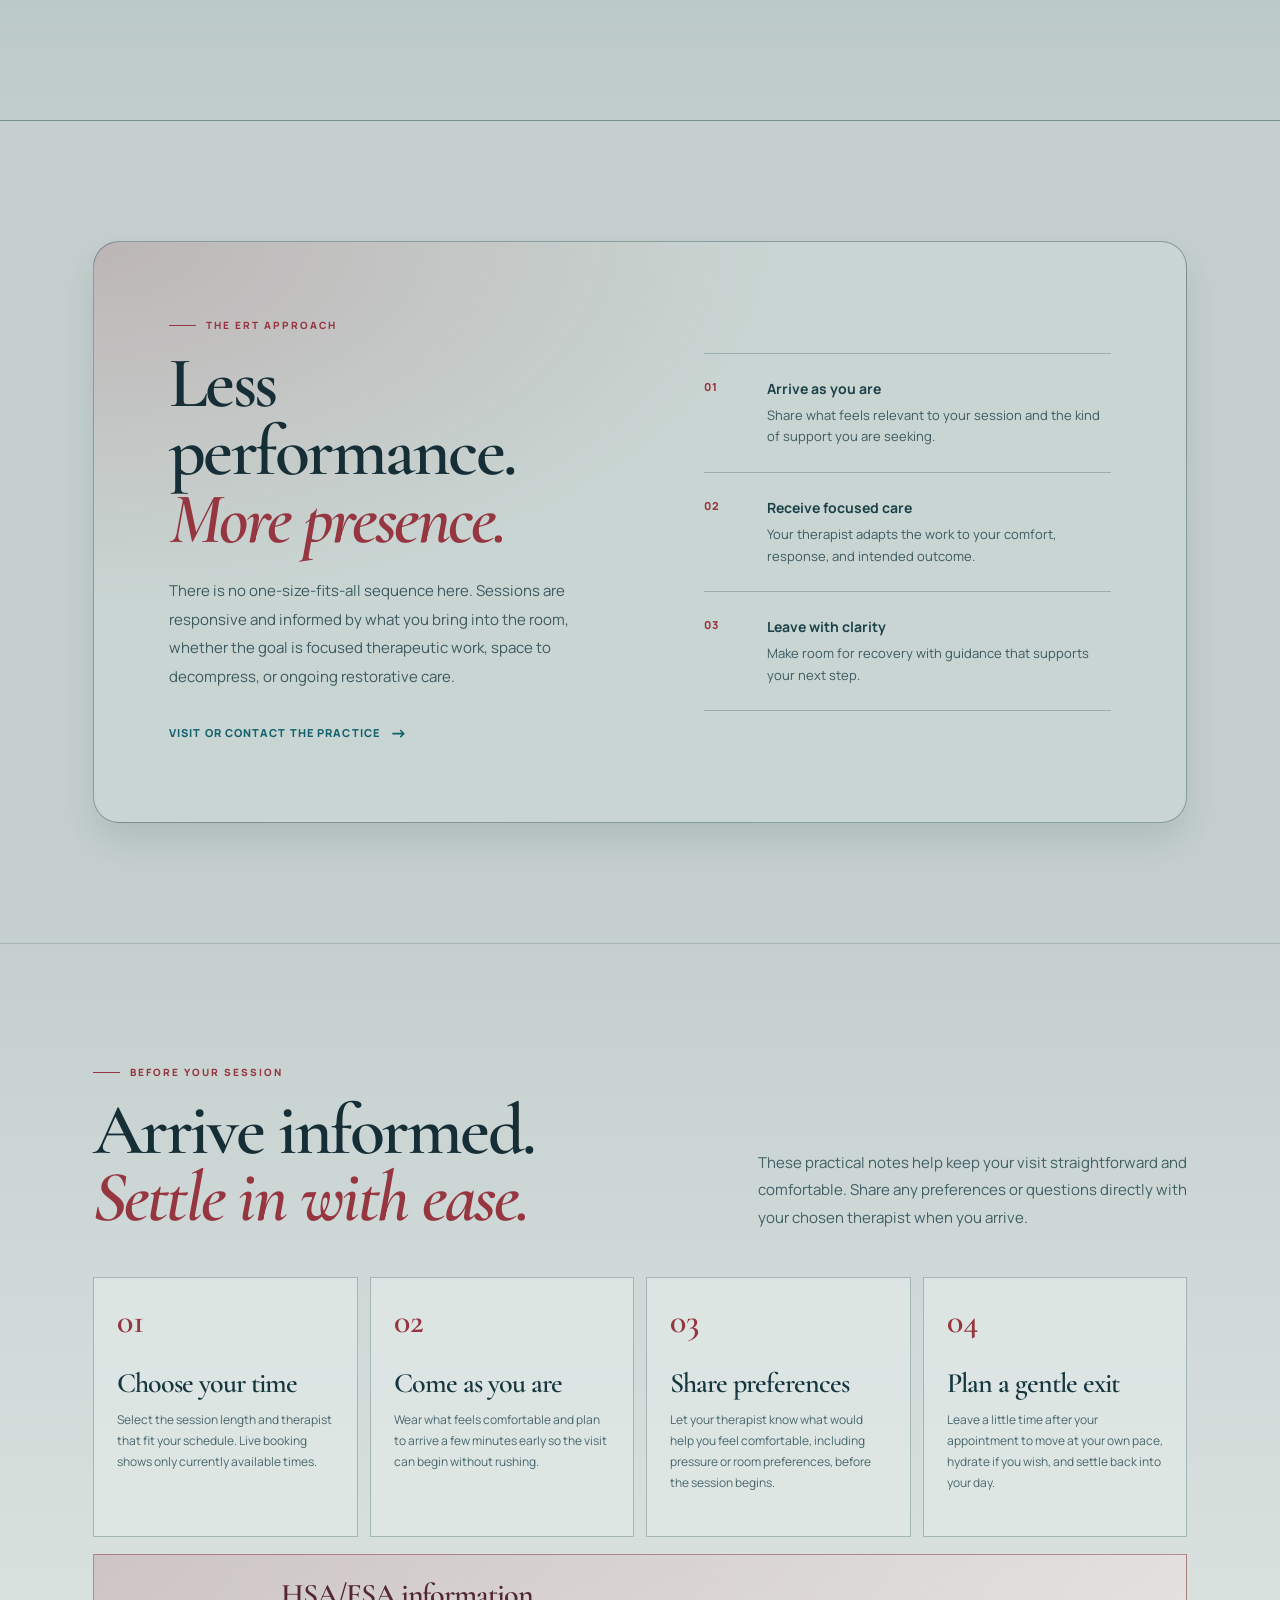
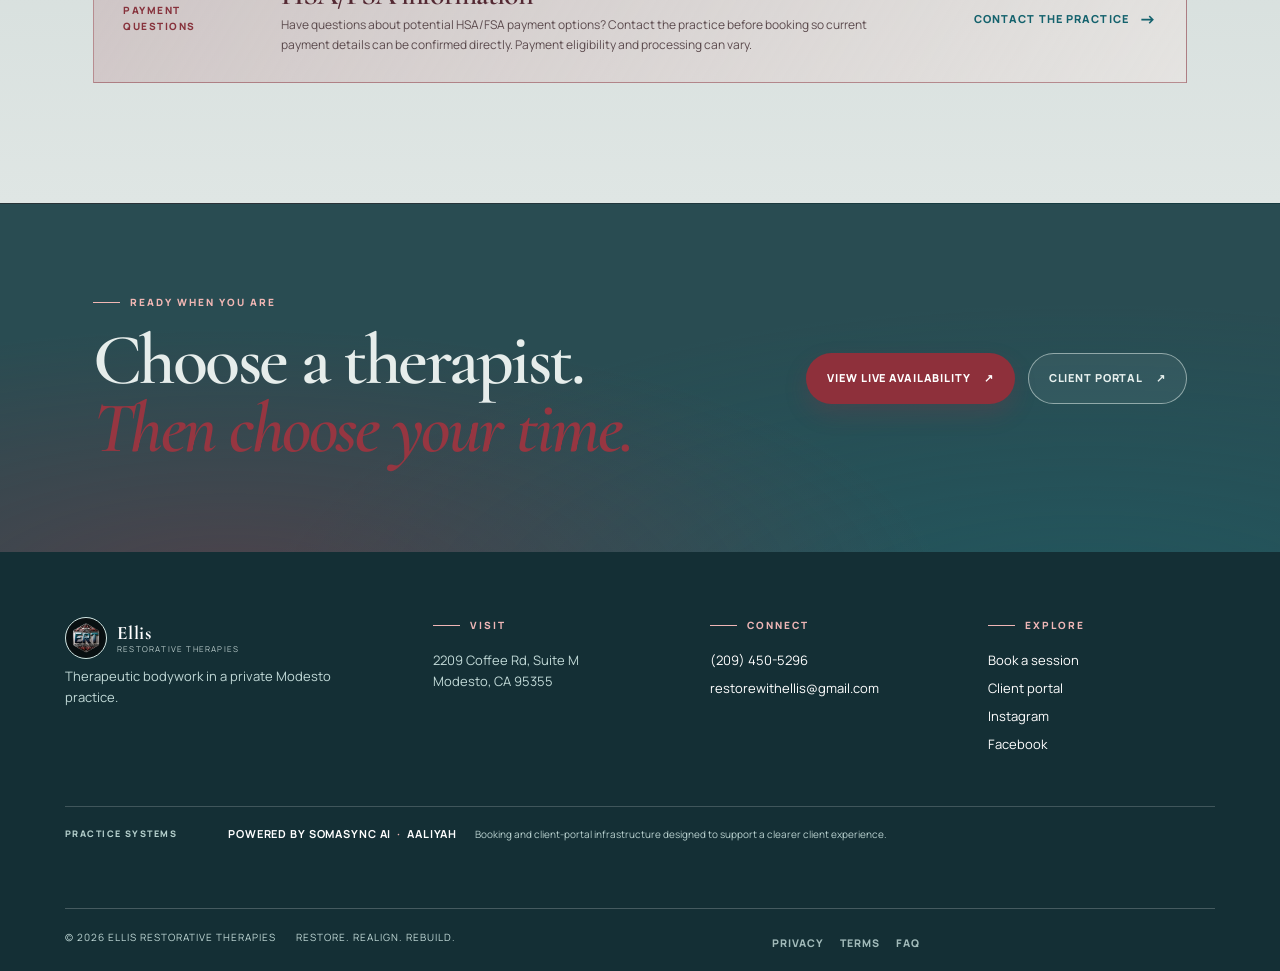
==== commit 5b86fd68: "Add Hunter promotion and update Zachary hours" ====
--- a/index.html
+++ b/index.html
@@ -61,7 +61,7 @@
   <header class="site-header">
     <nav class="nav-shell" aria-label="Primary navigation">
       <a href="index.html" class="brand-lockup" aria-label="Ellis Restorative Therapies home">
-        <span class="brand-mark brand-mark-logo"><img src="logo.png" alt="" /></span>
+        <span class="brand-mark brand-mark-logo"><img src="logo.png" alt="Official Ellis Restorative Therapies logo" /></span>
         <span><strong>Ellis</strong><small>Restorative Therapies</small></span>
       </a>
       <ul class="nav-links">
@@ -100,6 +100,18 @@
     <section class="intro-strip" aria-label="Booking introduction">
       <p>Start by choosing your therapist. Then view their live availability and select the session time that works for you.</p>
       <a href="book.html">Open booking <span>↗</span></a>
+    </section>
+
+    <section class="promo-strip" aria-labelledby="hunter-promo-title" style="padding:48px 24px;background:#eef5f2;border-bottom:1px solid rgba(20,50,48,.14);">
+      <div style="max-width:980px;margin:0 auto;display:flex;align-items:center;justify-content:center;gap:28px;flex-wrap:wrap;text-align:left;">
+        <img src="hunter-30-off-qr.png" width="150" height="150" alt="QR code for $30 off a Hunter Ellis session" style="background:#fff;padding:10px;border-radius:8px;box-shadow:0 8px 24px rgba(20,50,48,.14);" />
+        <div style="max-width:560px;color:#173a3b;">
+          <p class="eyebrow" style="color:#8f4e5b;">Hunter Ellis · special offer</p>
+          <h2 id="hunter-promo-title" style="margin:0 0 10px;">Take $30 off your Hunter session.</h2>
+          <p style="margin:0 0 16px;line-height:1.65;">Scan the code to open Hunter’s booking page with the promotion ready. Enter code <strong>HUNTER30</strong> at checkout to save $30 on the selected 60-, 90-, or 120-minute service.</p>
+          <a class="button button-gold" href="book.html?therapist=hunter&promo=HUNTER30">Book with Hunter <span>↗</span></a>
+        </div>
+      </div>
     </section>
 
     <section class="local-service-section" aria-labelledby="modesto-service-title">
@@ -144,7 +156,7 @@
           <div class="therapist-copy">
             <p class="eyebrow">Zachary Ellis</p><h3>Thoughtful, integrative bodywork.</h3>
             <p>Zachary’s sessions blend clinical focus with an intuitive, restorative pace for clients working with tension, restriction, and recovery.</p>
-            <div class="profile-meta"><span>Mon–Thu</span><span>10:00 AM–7:00 PM</span></div>
+            <div class="profile-meta"><span>Mon–Thu</span><span>9:00 AM–9:00 PM</span></div>
             <a class="button button-gold full" href="book.html?therapist=zachary">Book with Zachary <span>↗</span></a>
           </div>
         </article>
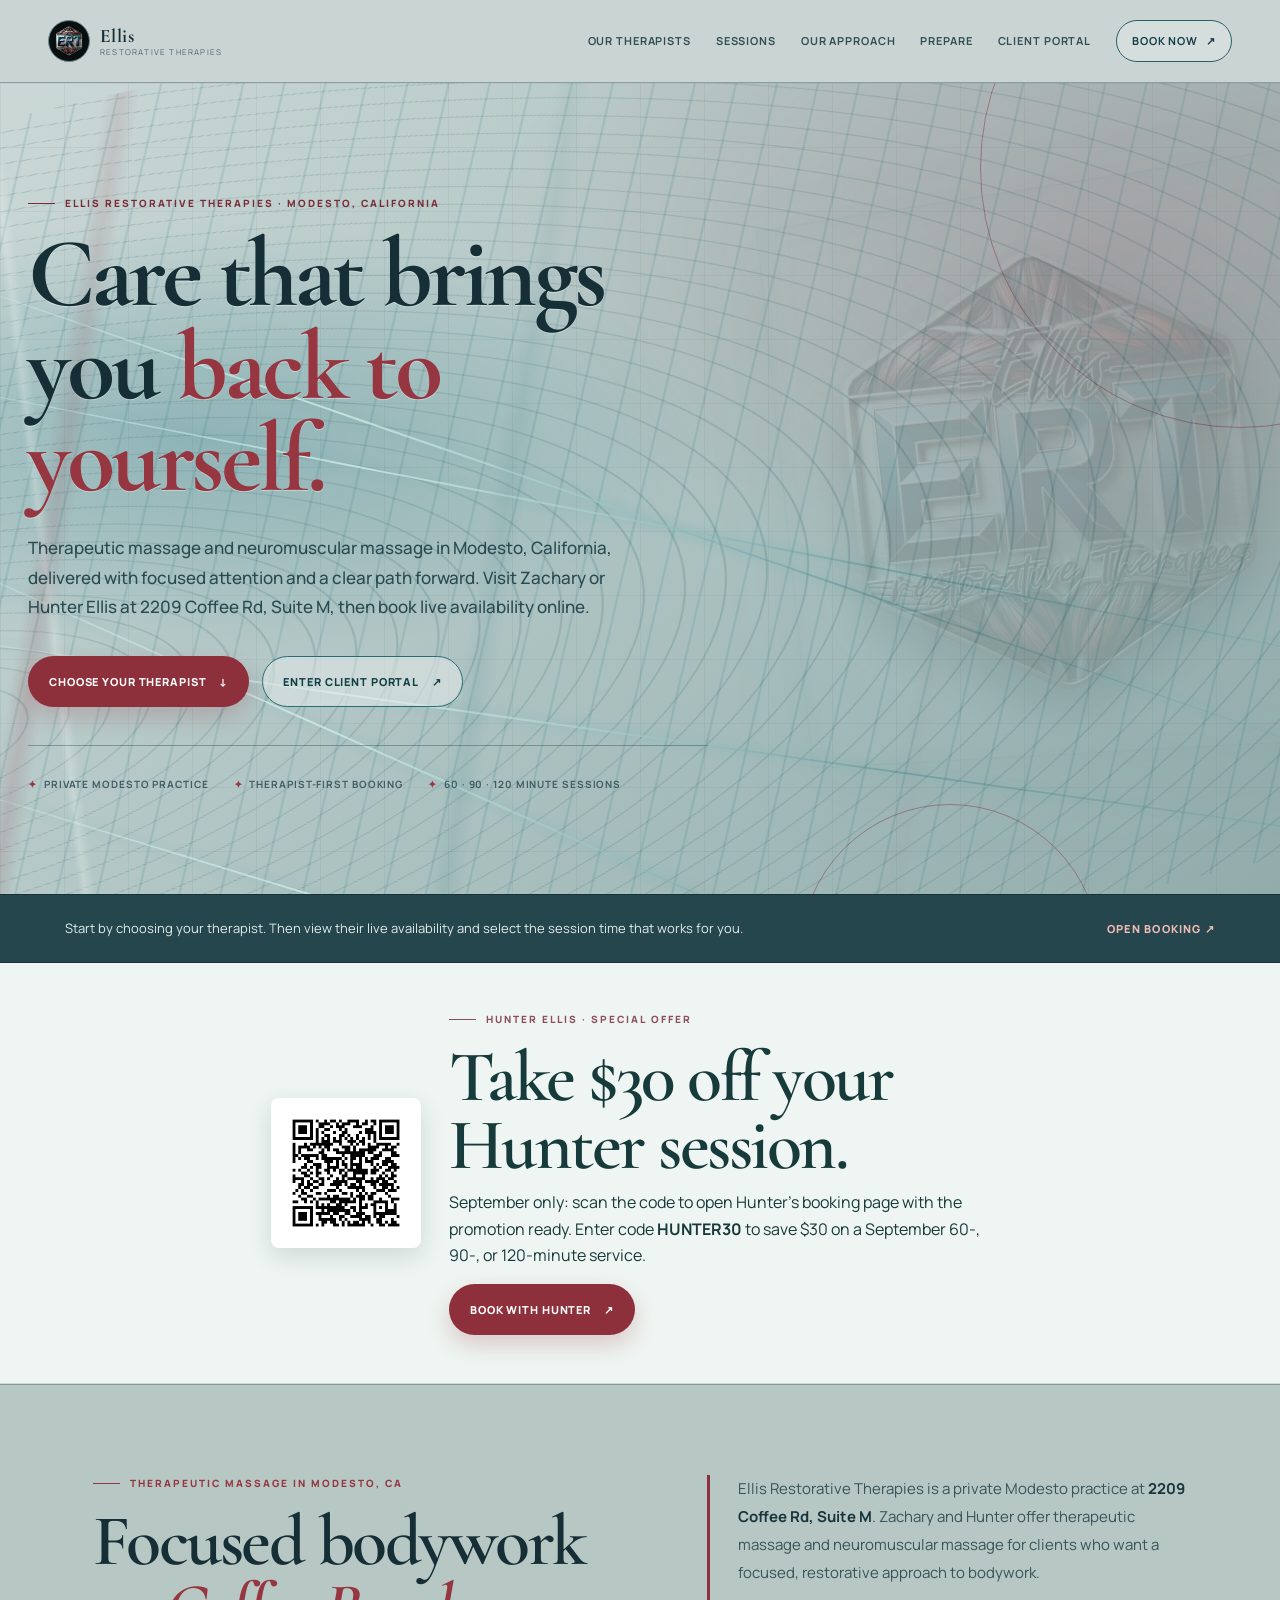
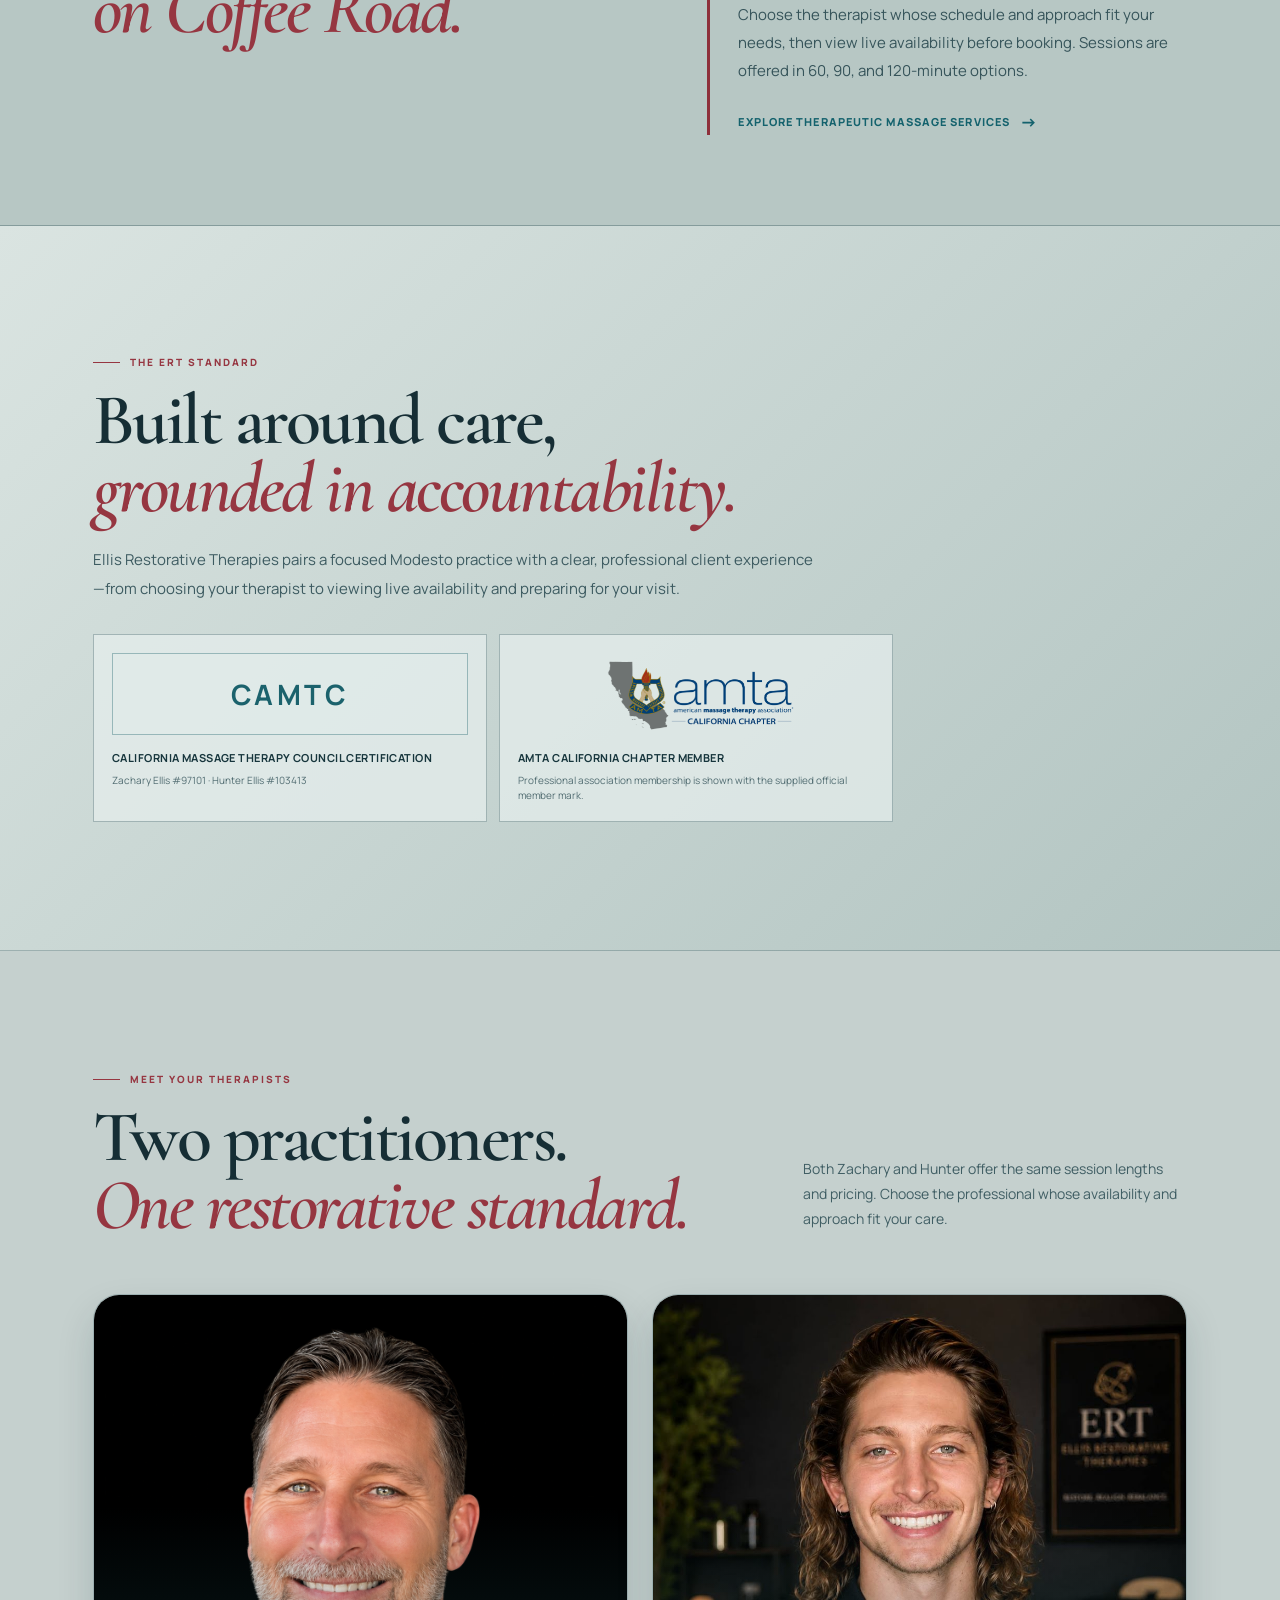
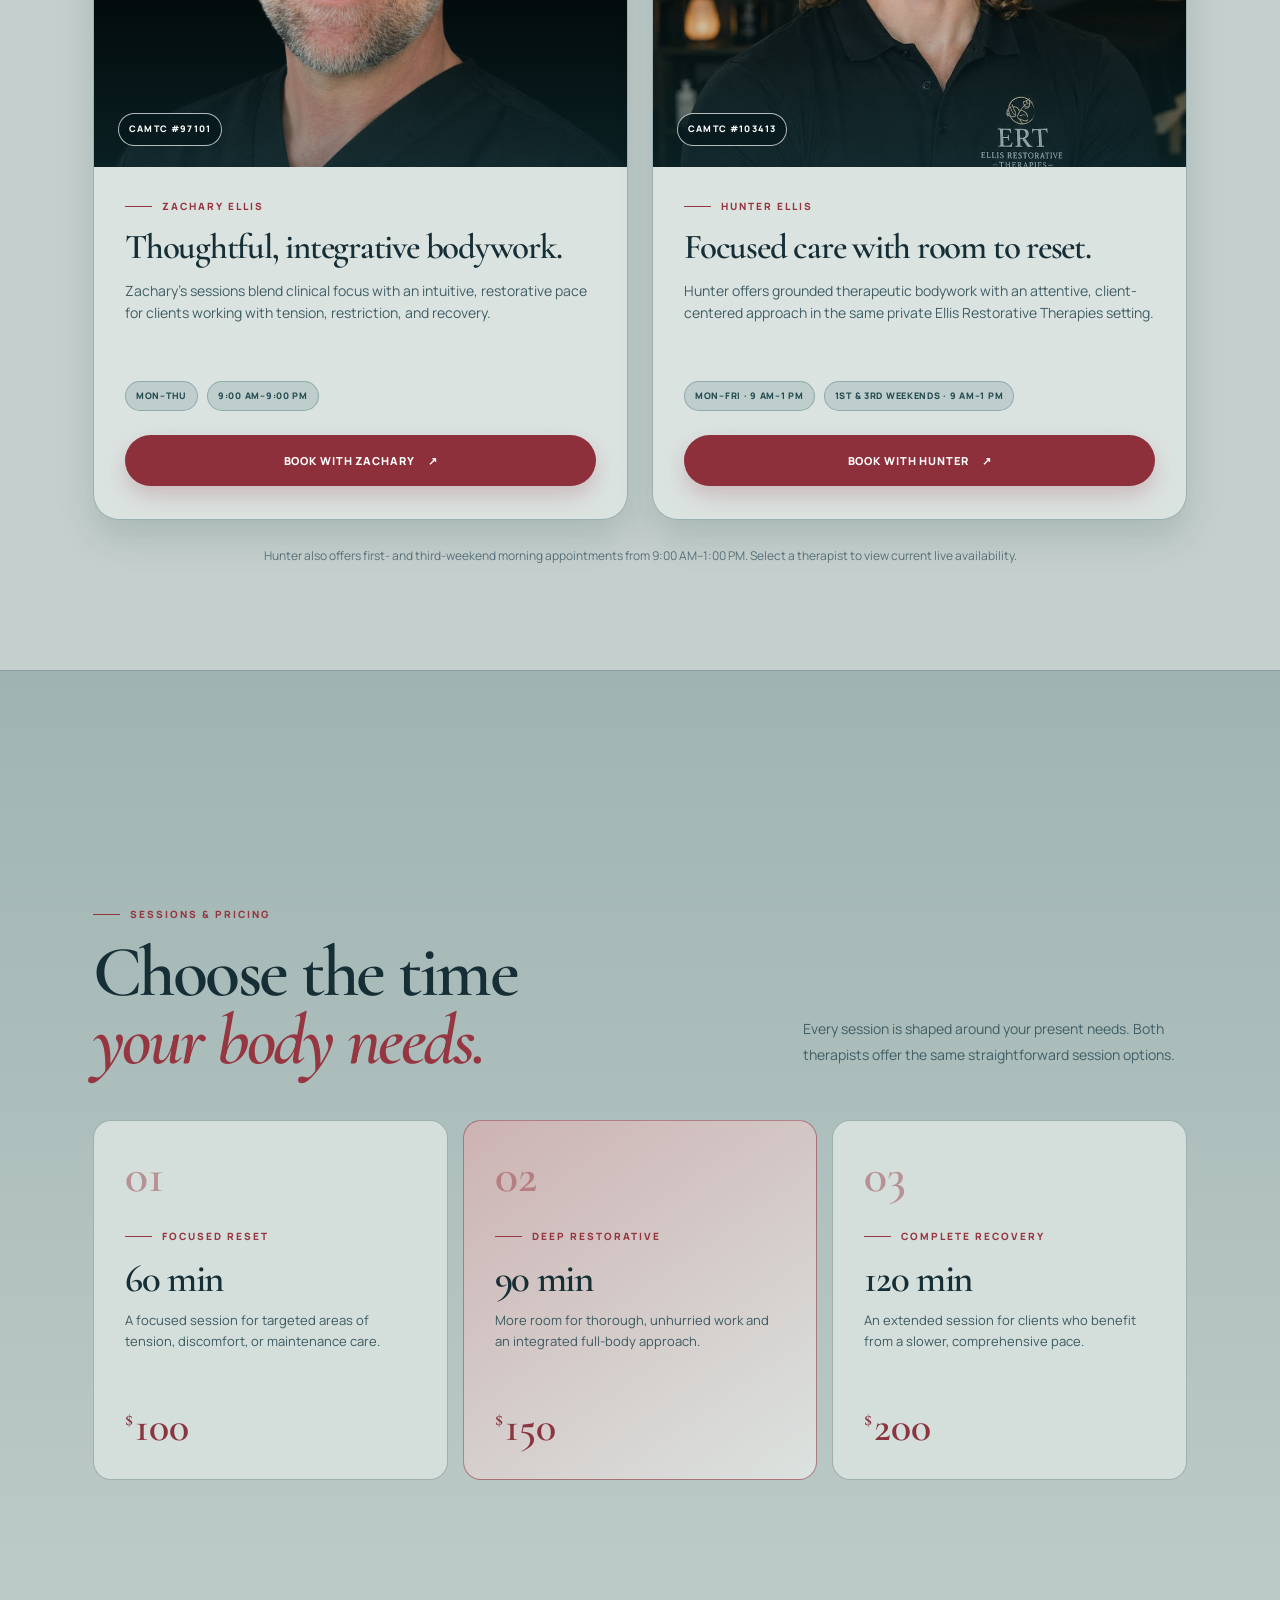
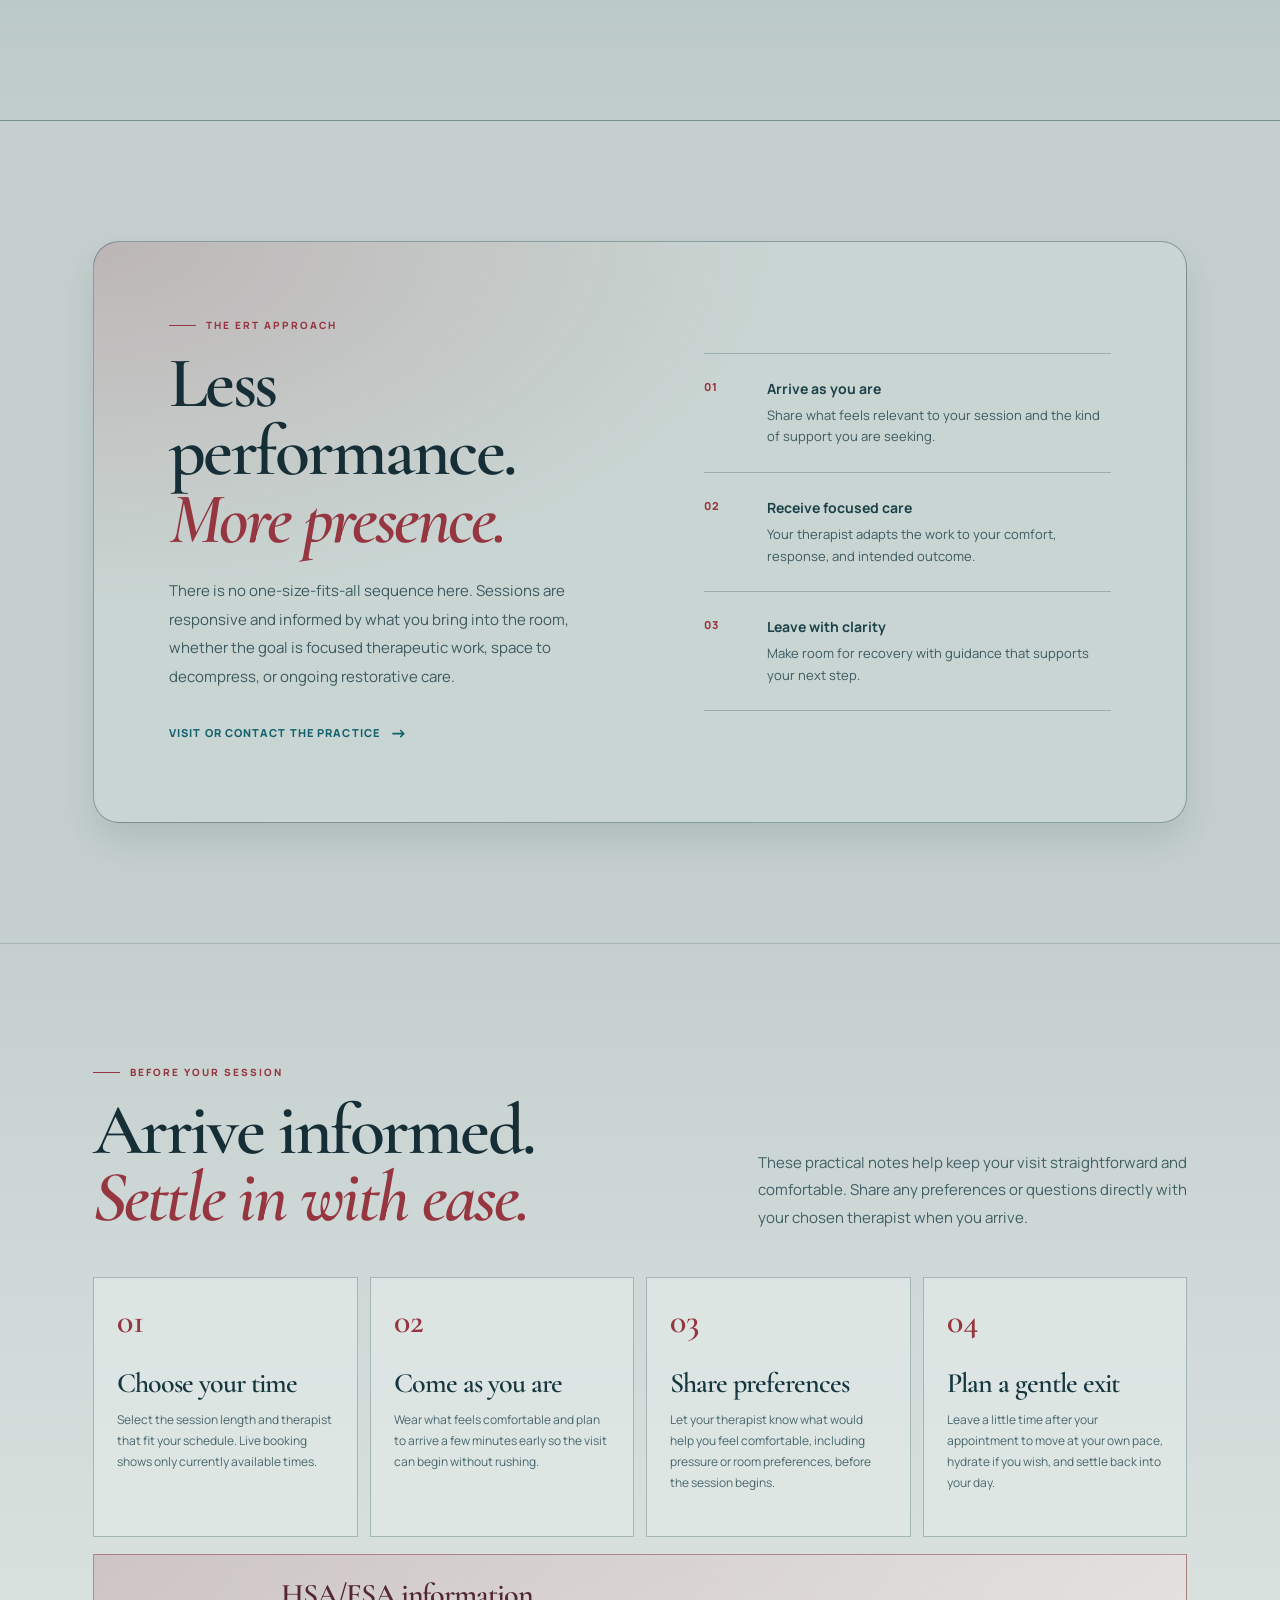
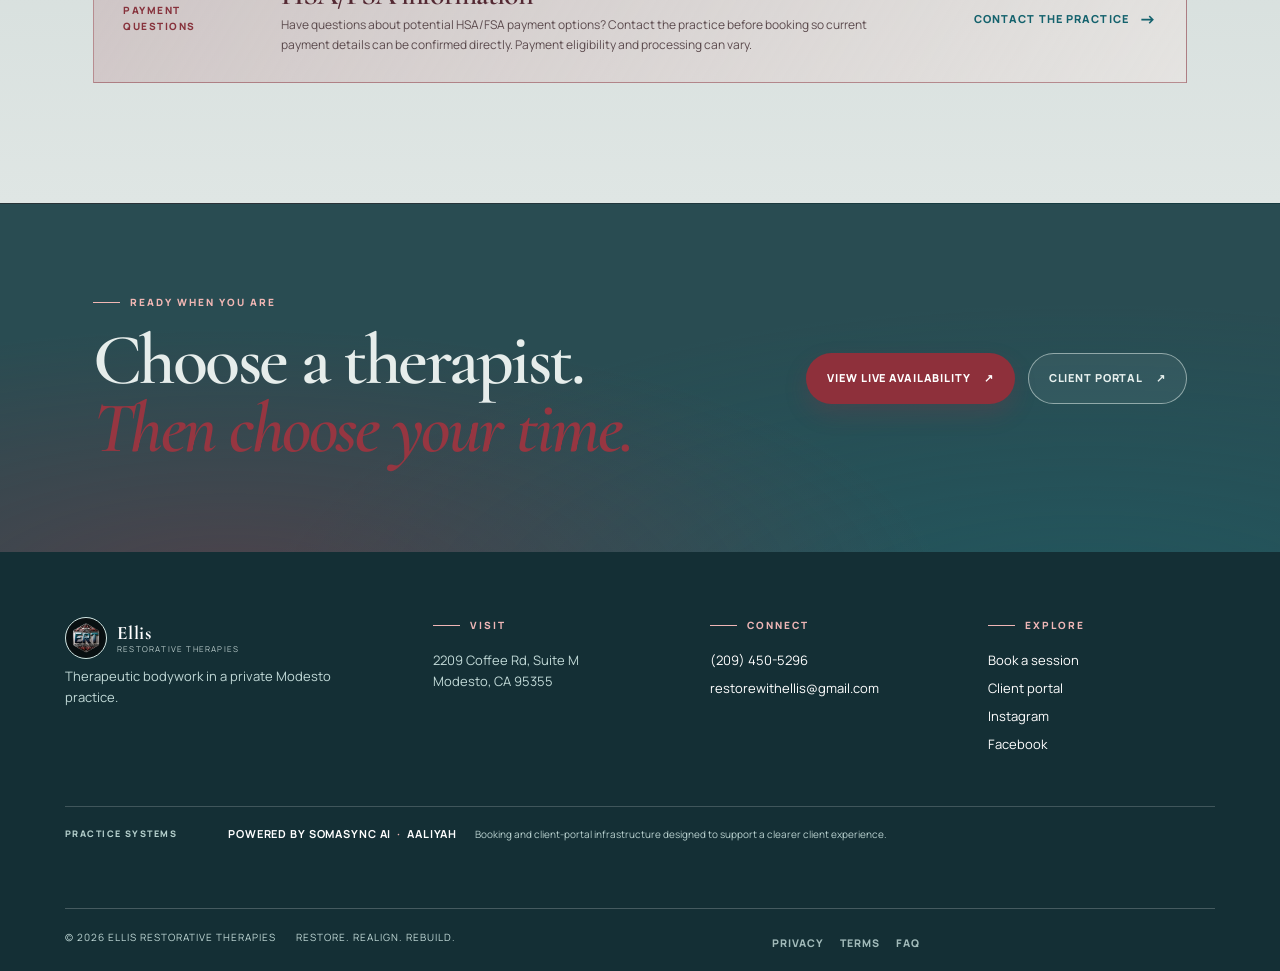
==== commit 3c5158ad: "Limit Hunter promotion to September appointments" ====
--- a/index.html
+++ b/index.html
@@ -108,7 +108,7 @@
         <div style="max-width:560px;color:#173a3b;">
           <p class="eyebrow" style="color:#8f4e5b;">Hunter Ellis · special offer</p>
           <h2 id="hunter-promo-title" style="margin:0 0 10px;">Take $30 off your Hunter session.</h2>
-          <p style="margin:0 0 16px;line-height:1.65;">Scan the code to open Hunter’s booking page with the promotion ready. Enter code <strong>HUNTER30</strong> at checkout to save $30 on the selected 60-, 90-, or 120-minute service.</p>
+          <p style="margin:0 0 16px;line-height:1.65;">September only: scan the code to open Hunter’s booking page with the promotion ready. Enter code <strong>HUNTER30</strong> to save $30 on a September 60-, 90-, or 120-minute service.</p>
           <a class="button button-gold" href="book.html?therapist=hunter&promo=HUNTER30">Book with Hunter <span>↗</span></a>
         </div>
       </div>
